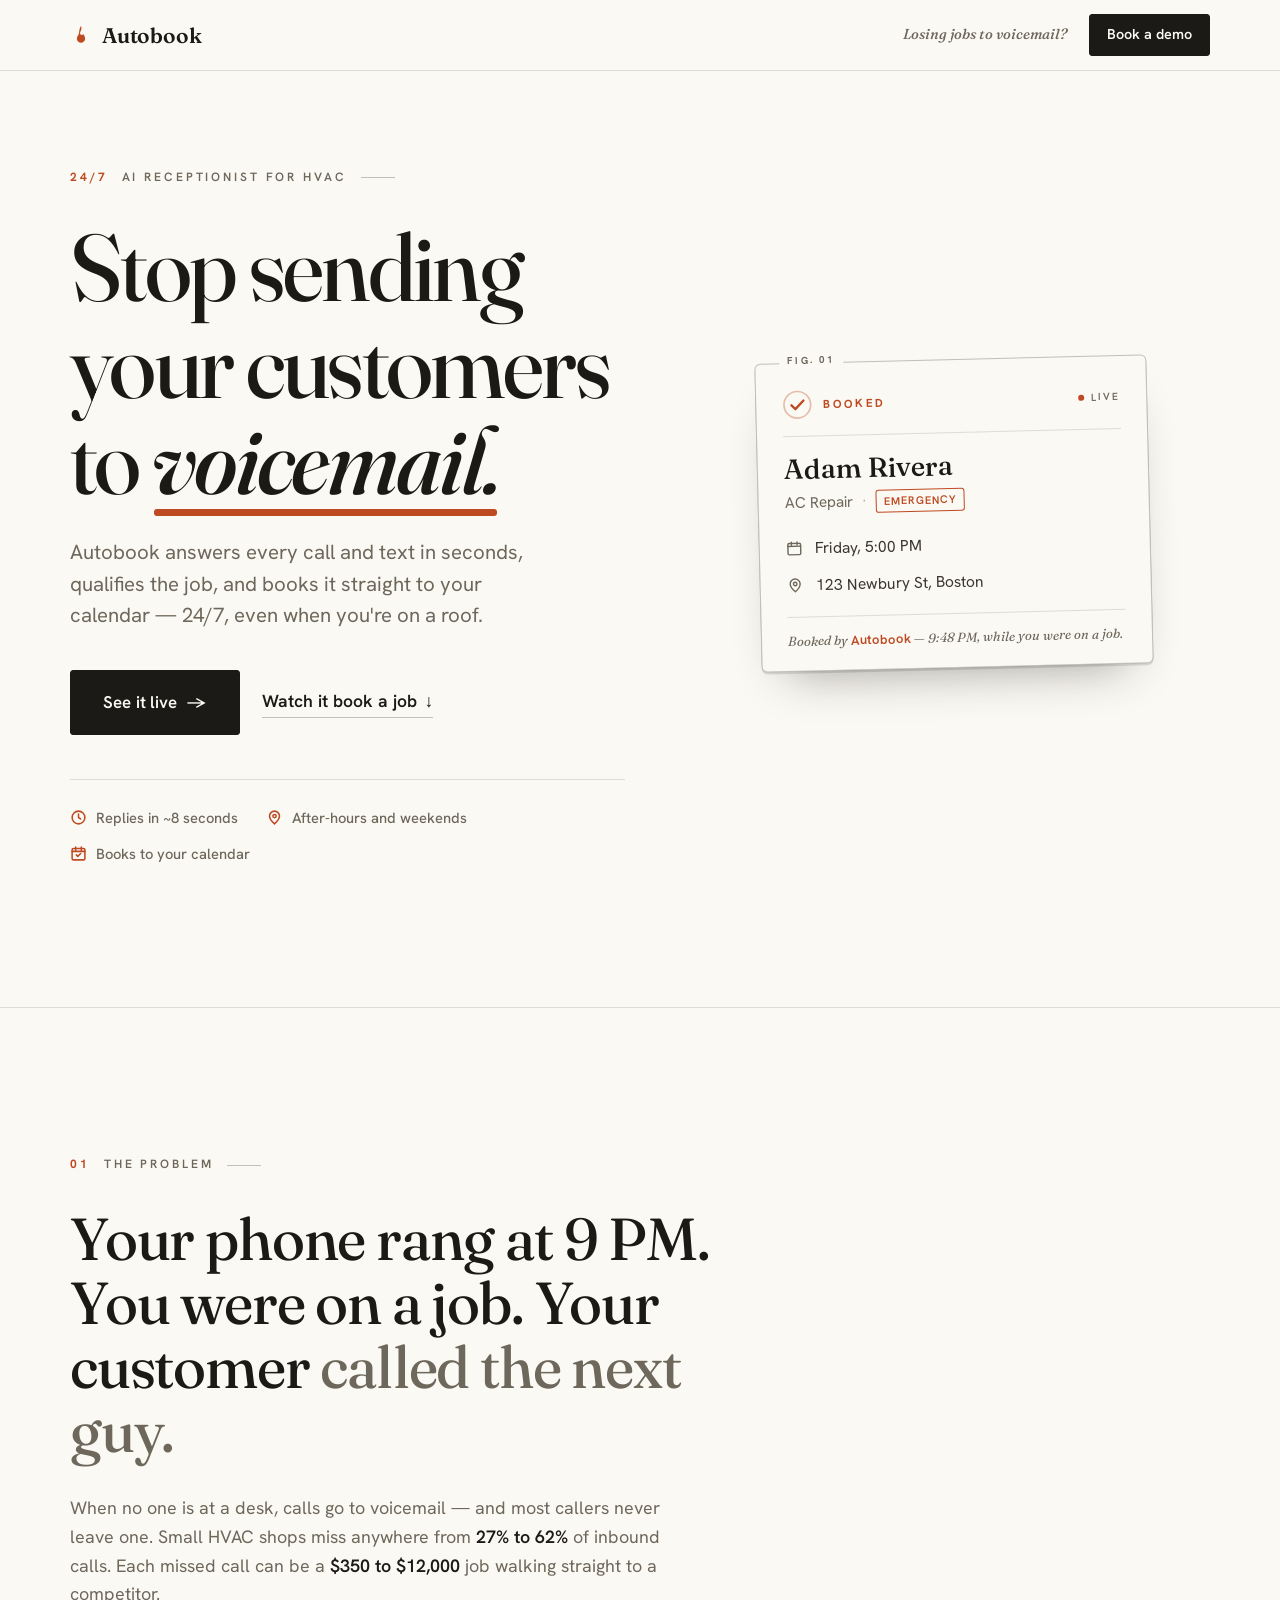
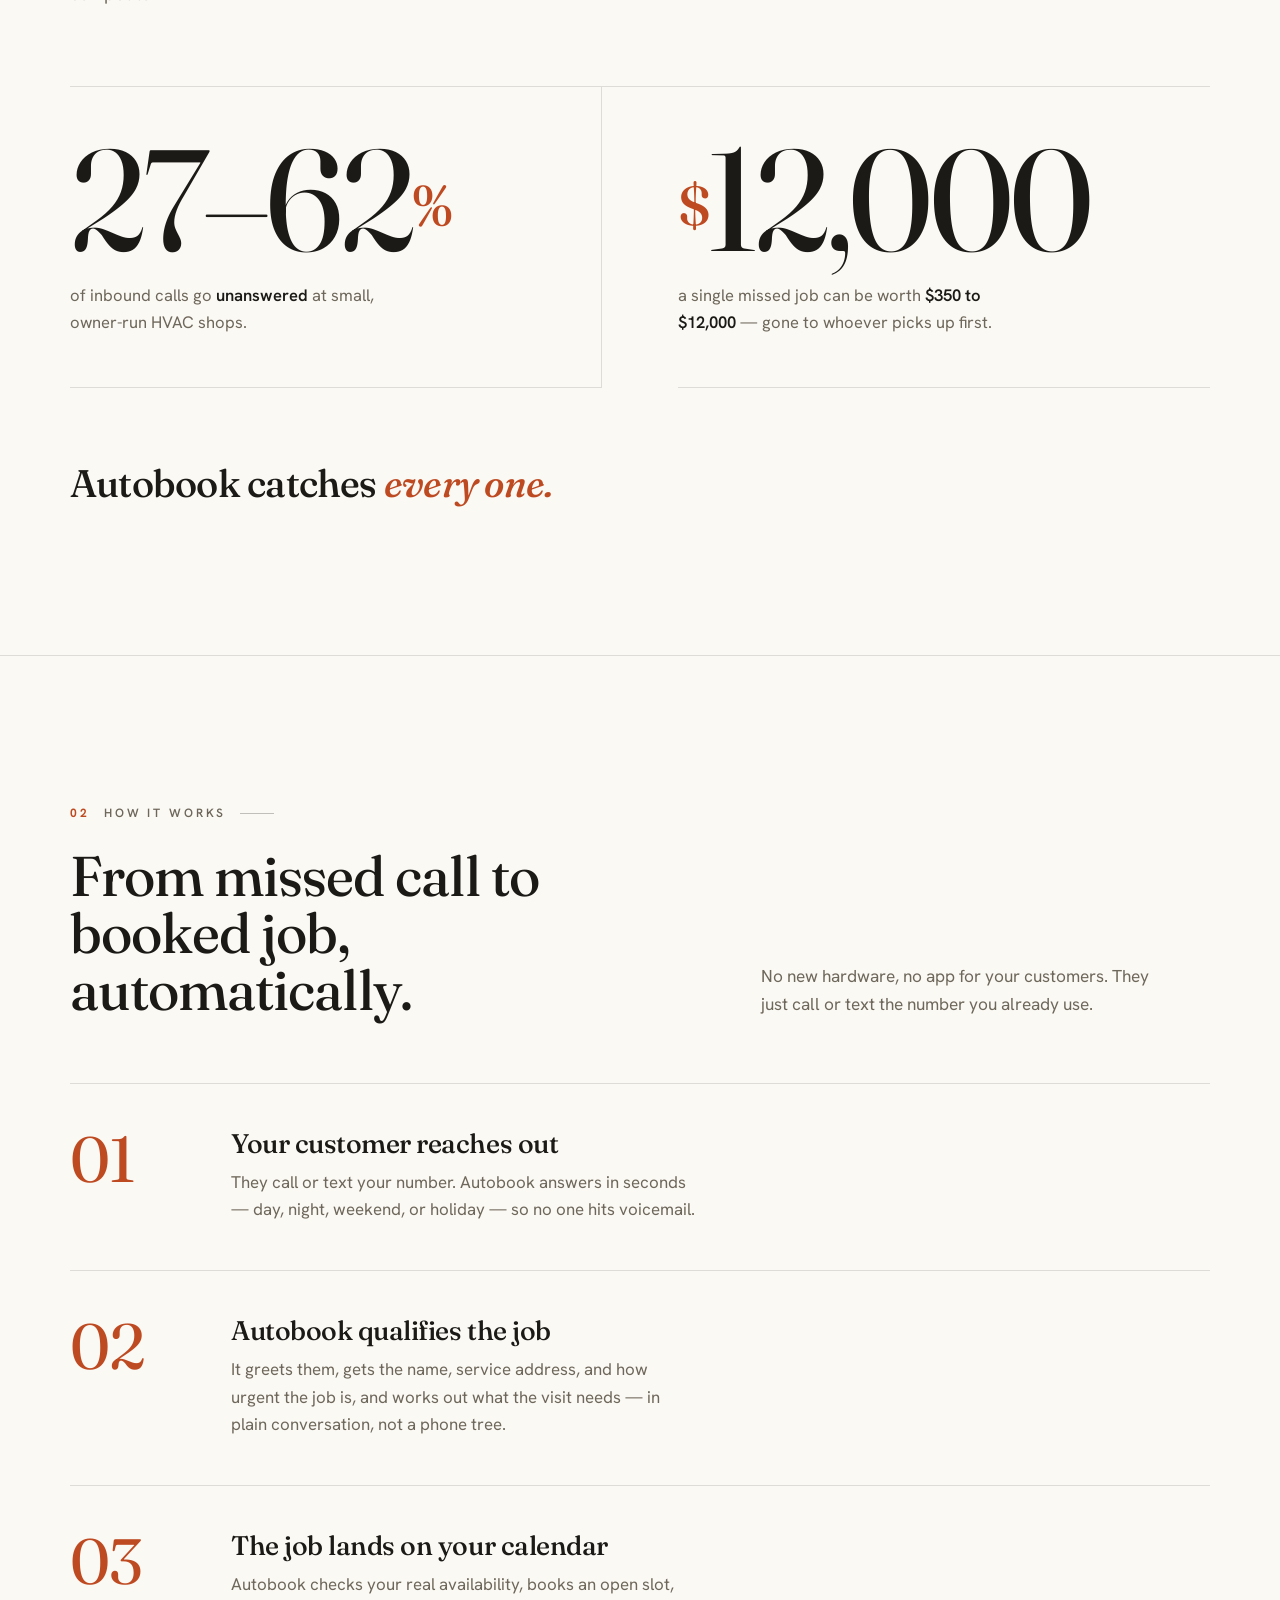
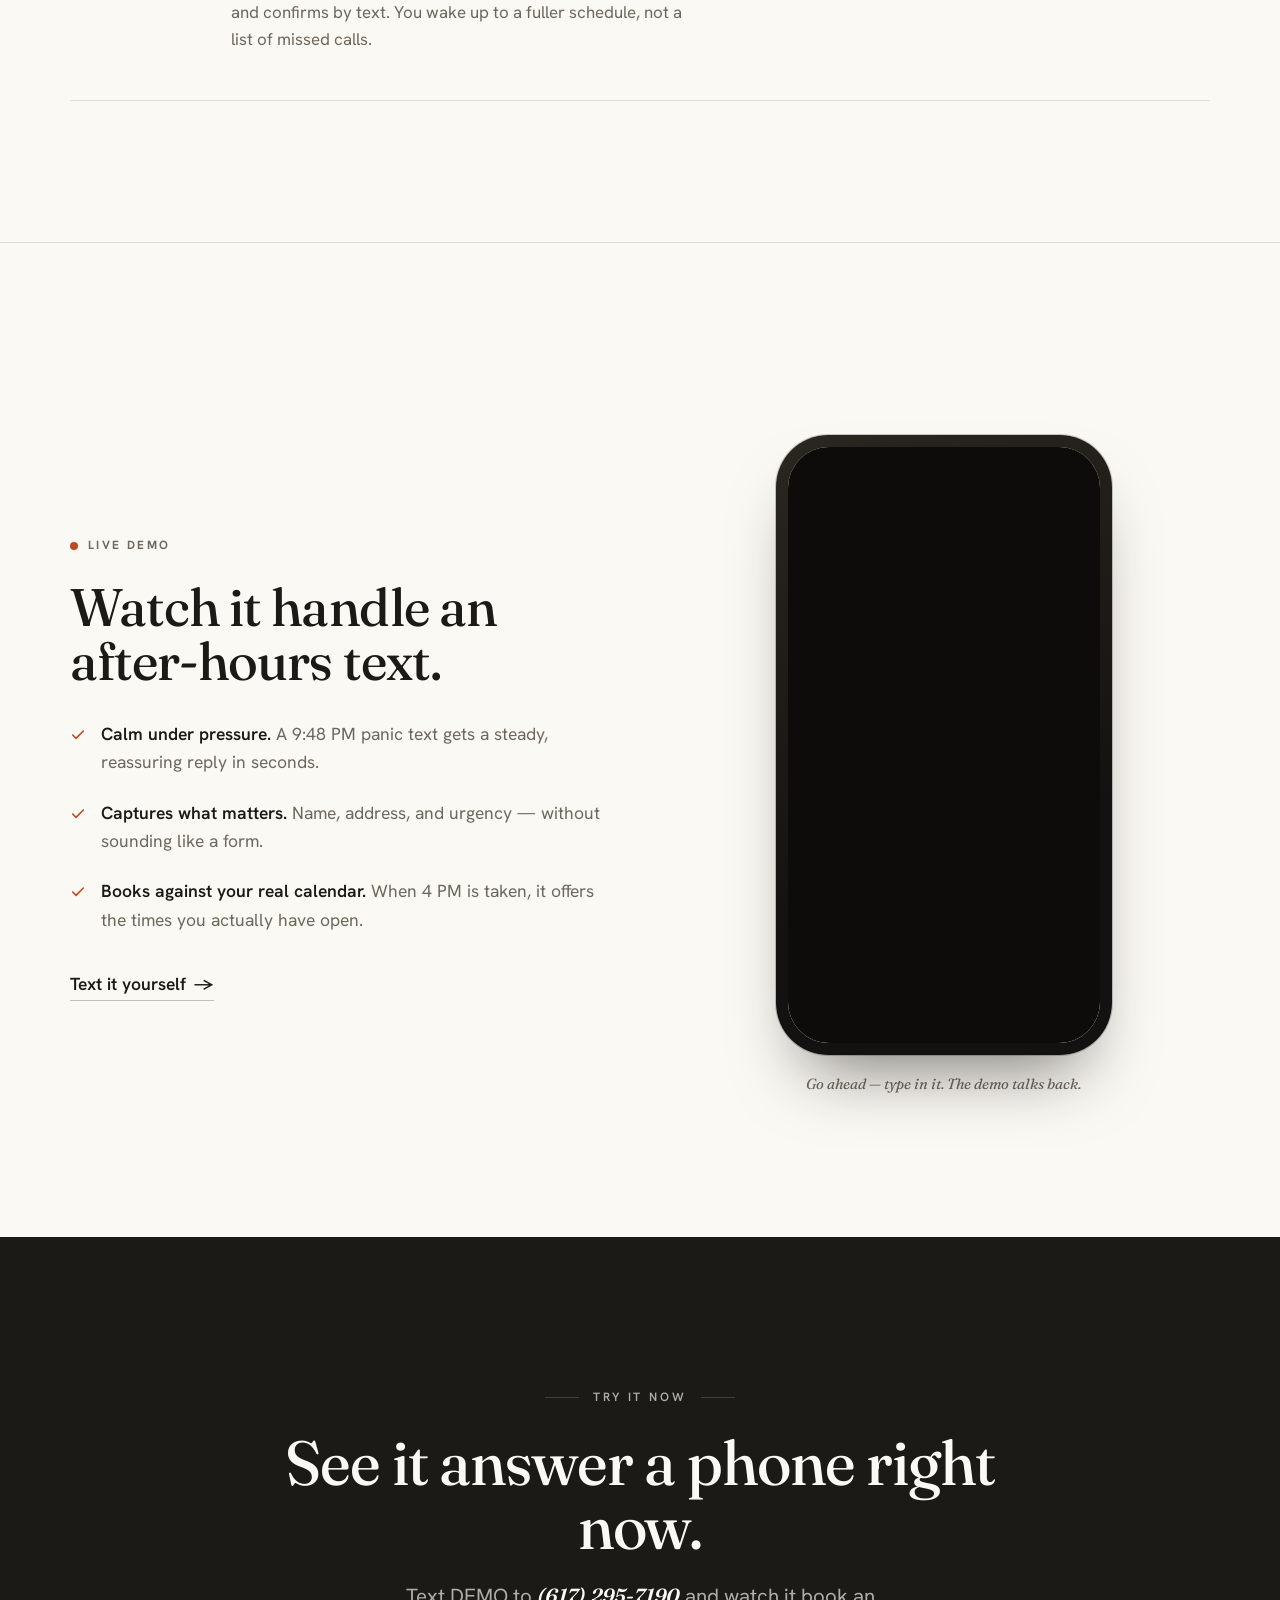
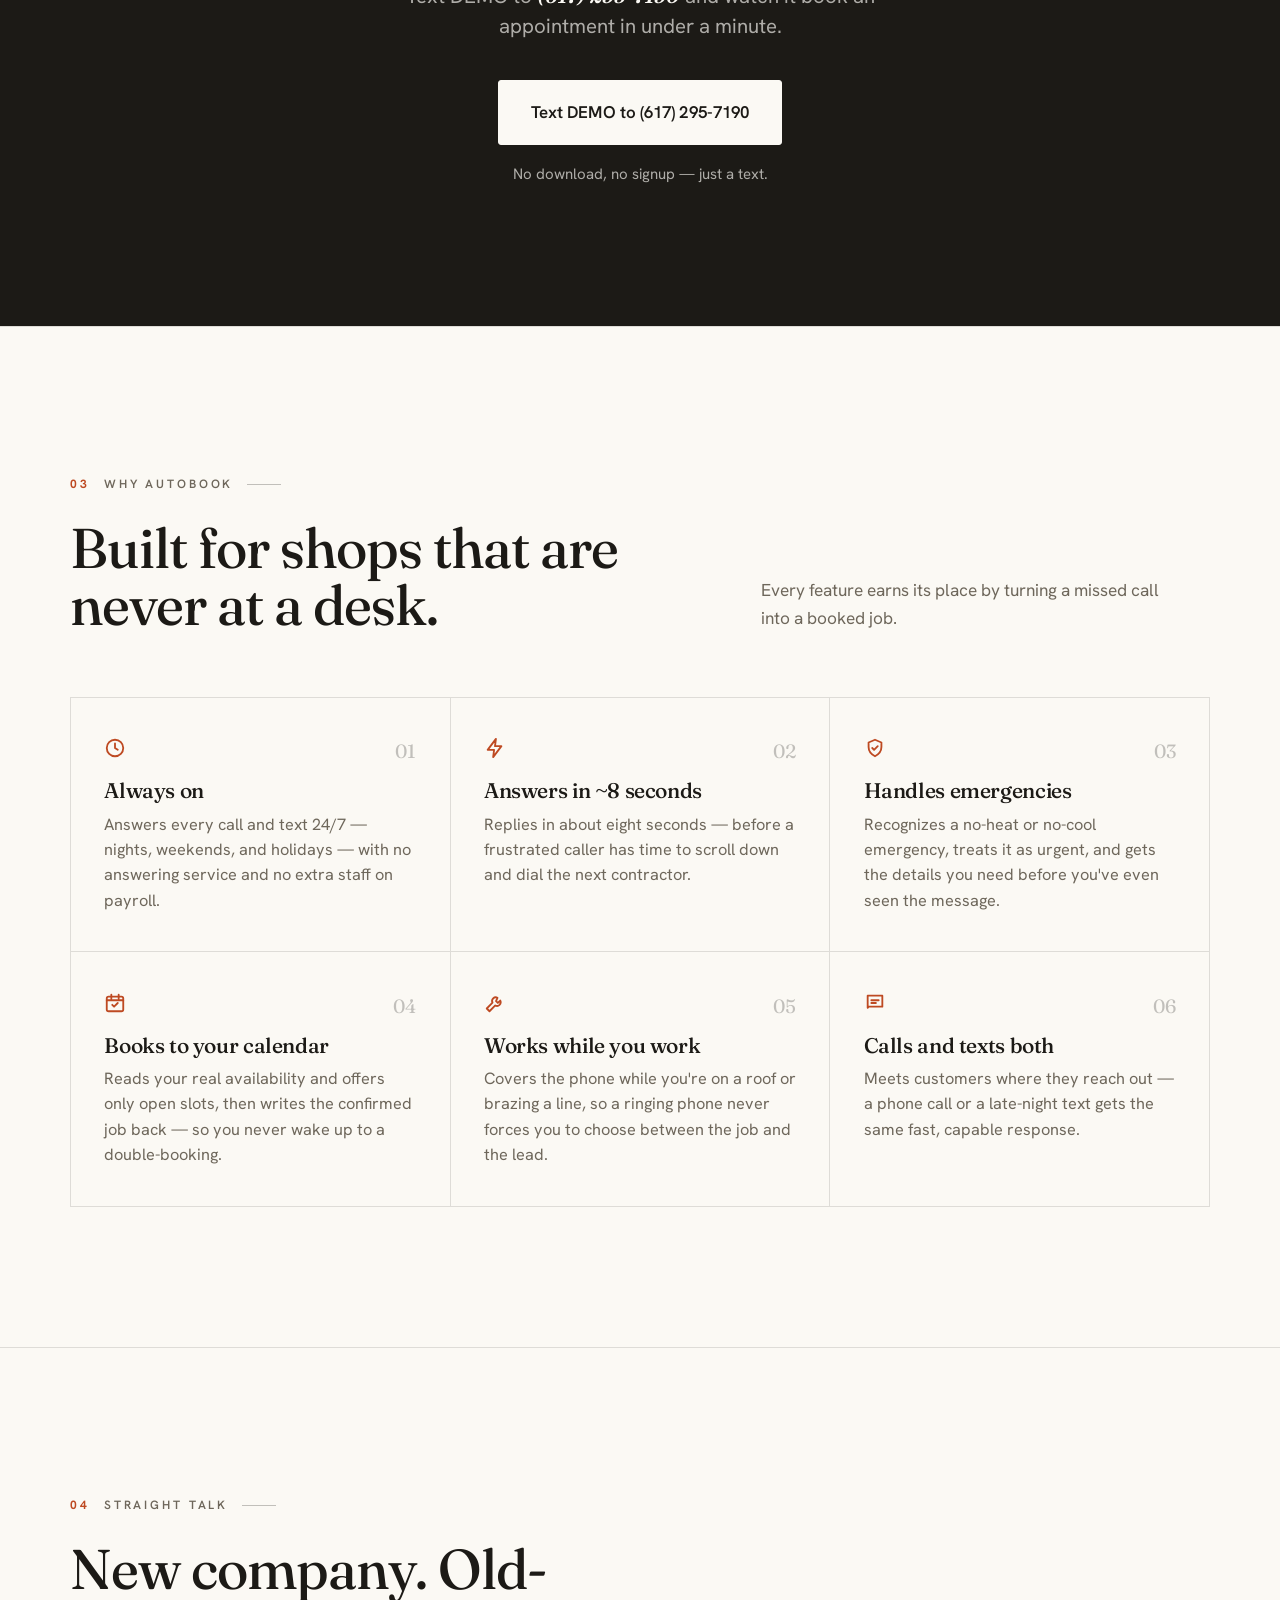
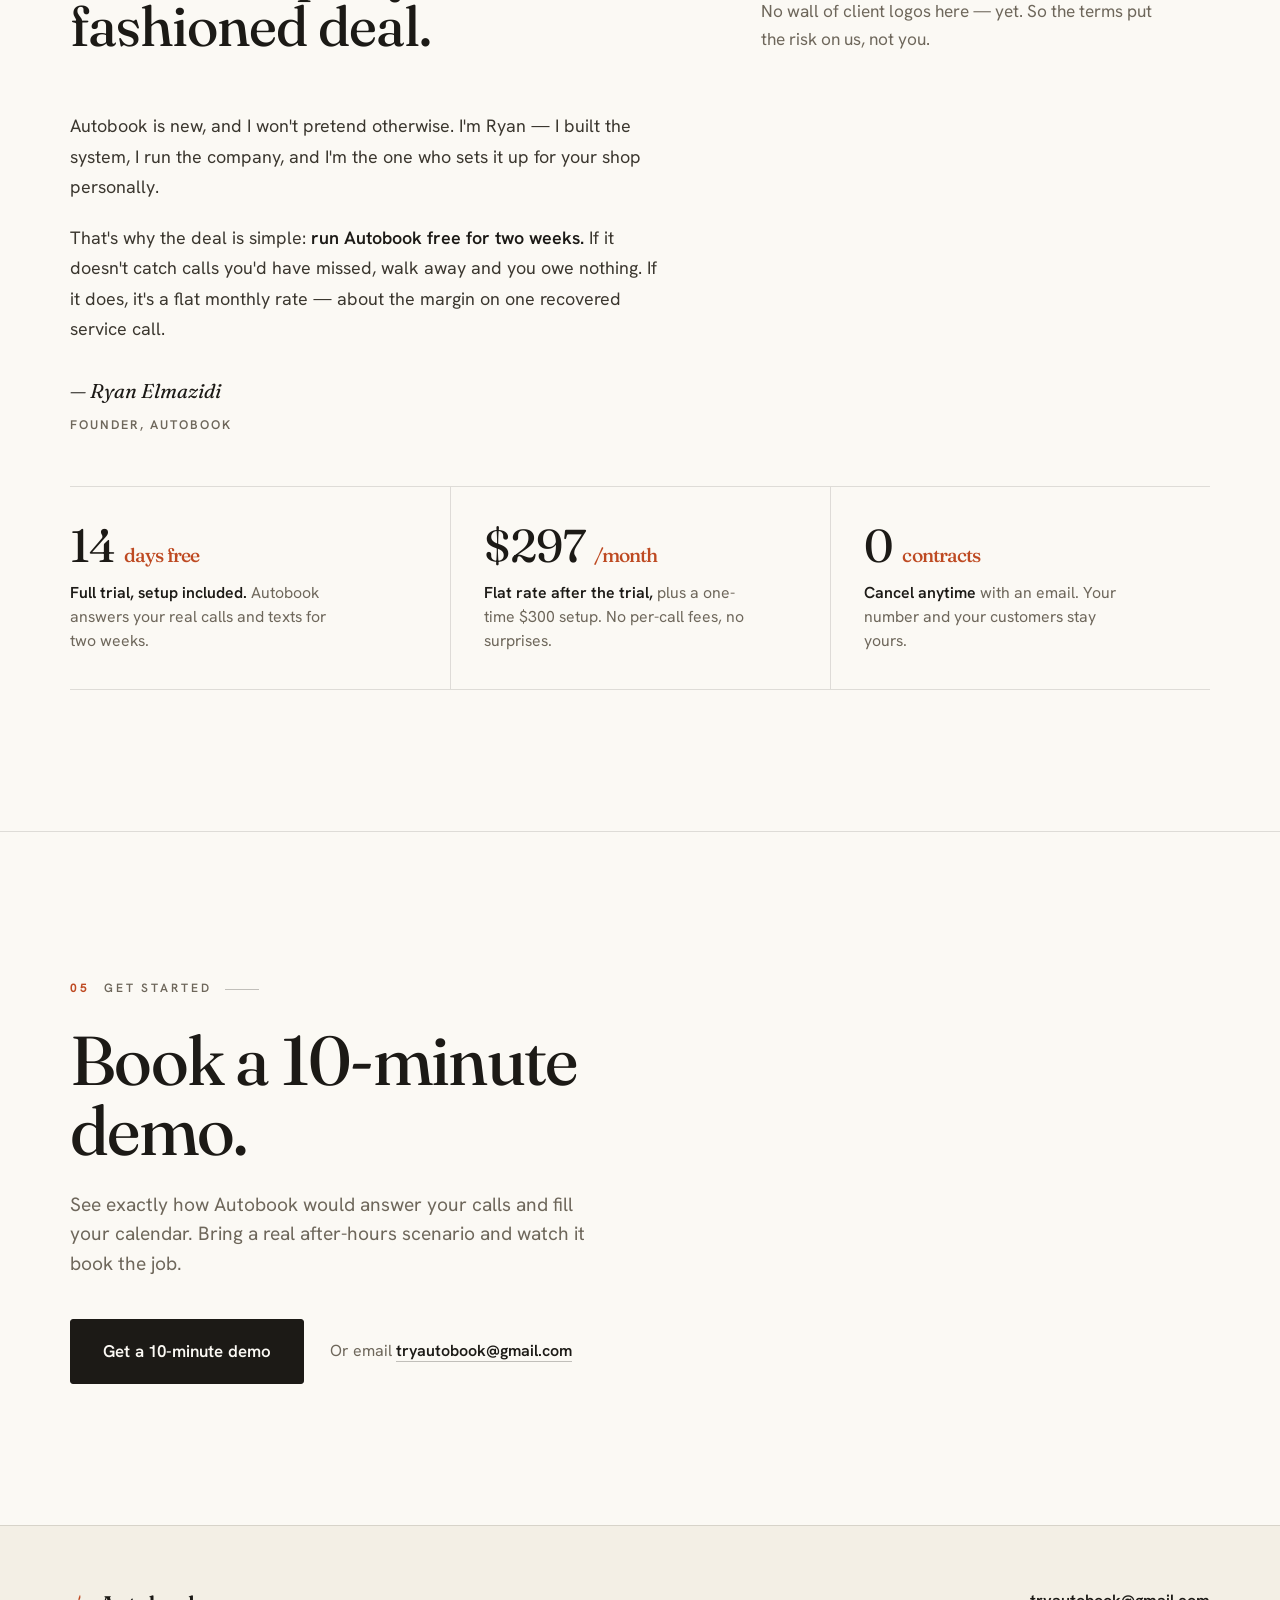
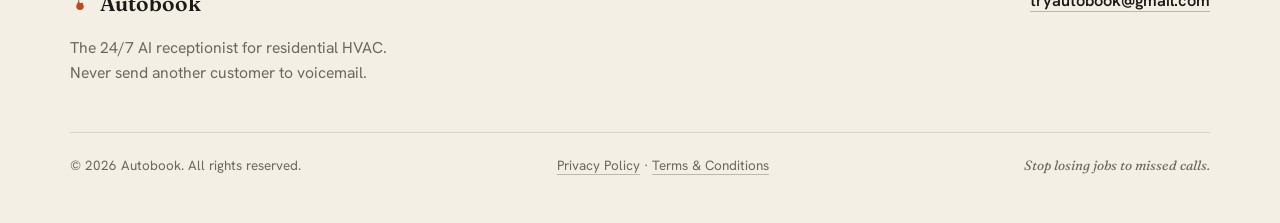
==== index.html @ b7dc654a "Founder note + pricing section, 14-day trial in terms, OG share card" ====
<!DOCTYPE html>
<html lang="en">
<head>
<meta charset="UTF-8" />
<meta name="viewport" content="width=device-width, initial-scale=1" />
<title>Autobook — The 24/7 AI receptionist for HVAC</title>
<meta name="description" content="Autobook answers every call and text in seconds, qualifies the job, and books it straight to your calendar — 24/7. Stop sending HVAC customers to voicemail." />
<meta name="theme-color" content="#FBF9F4" />

<meta property="og:type" content="website" />
<meta property="og:url" content="https://autobook2026.github.io/" />
<meta property="og:title" content="Autobook — Stop sending your customers to voicemail" />
<meta property="og:description" content="A 24/7 AI receptionist for small HVAC shops. Answers calls and texts in seconds, qualifies the job, and books it straight to your calendar." />
<meta property="og:image" content="https://autobook2026.github.io/og.png" />
<meta property="og:image:width" content="1200" />
<meta property="og:image:height" content="630" />
<meta name="twitter:card" content="summary_large_image" />
<meta name="twitter:image" content="https://autobook2026.github.io/og.png" />

<link rel="icon" href="data:image/svg+xml,%3Csvg xmlns='http://www.w3.org/2000/svg' viewBox='0 0 64 64'%3E%3Crect width='64' height='64' rx='14' fill='%23FBF9F4'/%3E%3Crect x='1.5' y='1.5' width='61' height='61' rx='12.5' fill='none' stroke='%231C1A16' stroke-opacity='.16'/%3E%3Cpath d='M32 13c4 9-2.5 11-2.5 16.5 0 2.2 1.7 3.7 3.7 3.7 1.6 0 2.7-.9 3.3-2.2C39 33.5 40 36 40 38.5A8 8 0 0 1 24 38.5c0-5.5 4-8 4.8-12.5.6-3.4-.2-6.7 3.2-13z' fill='%23BE4A22'/%3E%3C/svg%3E" />

<link rel="preconnect" href="https://fonts.googleapis.com" />
<link rel="preconnect" href="https://fonts.gstatic.com" crossorigin />
<link href="https://fonts.googleapis.com/css2?family=Fraunces:ital,opsz,wght@0,9..144,400;0,9..144,460;0,9..144,500;0,9..144,600;0,9..144,700;1,9..144,460;1,9..144,600&family=Hanken+Grotesk:wght@400;500;600;700&display=swap" rel="stylesheet" />

<style>
  :root{
    --paper:#FBF9F4;         /* warm near-white */
    --paper-2:#F3EFE5;       /* cards / alternating panels */
    --paper-3:#EDE8DC;       /* device screens, deeper panels */
    --ink:#1C1A16;           /* deep warm near-black */
    --ink-2:#3B372F;         /* secondary ink */
    --muted:#6E675B;         /* warm gray, body-secondary */
    --line:rgba(28,26,22,.13);
    --line-2:rgba(28,26,22,.26);
    --ember:#BE4A22;         /* the single accent — used sparingly */
    --ember-deep:#9E3714;
    --paper-line:rgba(251,249,244,.16); /* hairlines on ink spreads */
    --paper-muted:rgba(251,249,244,.66);
    --font-display:'Fraunces',Georgia,'Times New Roman',serif;
    --font-body:'Hanken Grotesk',-apple-system,BlinkMacSystemFont,sans-serif;
    --container:1140px;
    --ease:cubic-bezier(.22,.65,.18,1);
  }

  *,*::before,*::after{box-sizing:border-box;}
  html{-webkit-text-size-adjust:100%;scroll-behavior:smooth;}
  body{
    margin:0;
    background-color:var(--paper);
    color:var(--ink);
    font-family:var(--font-body);
    font-size:17.5px;
    line-height:1.62;
    font-weight:400;
    -webkit-font-smoothing:antialiased;
    text-rendering:optimizeLegibility;
    overflow-x:hidden;
  }

  img{max-width:100%;display:block;}
  a{color:inherit;text-decoration:none;}
  h1,h2,h3{margin:0;font-family:var(--font-display);font-optical-sizing:auto;font-weight:460;line-height:1.02;letter-spacing:-.018em;}
  p{margin:0;}
  ul{margin:0;padding:0;list-style:none;}
  em{font-style:italic;}
  ::selection{background:var(--ink);color:var(--paper);}

  .container{width:min(90%,var(--container));margin-inline:auto;}
  section{padding:clamp(80px,11vw,150px) 0;position:relative;}
  .rule{border-top:1px solid var(--line);}

  /* Editorial eyebrow: index number + hairline + tracked label */
  .eyebrow{
    display:inline-flex;align-items:center;gap:14px;
    font-family:var(--font-body);font-size:.75rem;font-weight:600;
    letter-spacing:.24em;text-transform:uppercase;color:var(--muted);
  }
  .eyebrow .no{color:var(--ember);font-weight:700;font-variant-numeric:tabular-nums;}
  .eyebrow::after{content:"";width:34px;height:1px;background:var(--line-2);}
  .eyebrow.center{justify-content:center;}
  .eyebrow.center::before{content:"";width:34px;height:1px;background:var(--line-2);}
  .eyebrow.center::after{width:34px;}

  /* Serif emphasis + hand-set underline mark for the one accent word */
  .em-i{font-style:italic;font-weight:460;}
  .mark{position:relative;white-space:nowrap;font-style:italic;font-weight:500;}
  .mark::after{content:"";position:absolute;left:.02em;right:.02em;bottom:.02em;height:.075em;
    background:var(--ember);border-radius:3px;transform-origin:left;}

  /* Buttons */
  .btn{
    --bg:var(--ink);--fg:var(--paper);--bd:var(--ink);
    display:inline-flex;align-items:center;justify-content:center;gap:.6em;
    font-family:var(--font-body);font-weight:600;font-size:.98rem;letter-spacing:.005em;
    padding:.92em 1.55em;border-radius:3px;cursor:pointer;
    background:var(--bg);color:var(--fg);border:1px solid var(--bd);
    transition:background .25s var(--ease),color .25s var(--ease),border-color .25s var(--ease),transform .25s var(--ease);
    white-space:nowrap;
  }
  .btn .arr{transition:transform .28s var(--ease);}
  .btn:hover .arr{transform:translateX(4px);}
  .btn:focus-visible{outline:2px solid var(--ember);outline-offset:3px;}
  .btn-primary:hover{--bg:var(--ember);--bd:var(--ember);transform:translateY(-1px);}
  .btn-line{--bg:transparent;--fg:var(--ink);--bd:var(--line-2);}
  .btn-line:hover{--bd:var(--ink);transform:translateY(-1px);}
  .btn-invert{--bg:var(--paper);--fg:var(--ink);--bd:var(--paper);}
  .btn-invert:hover{--bg:var(--ember);--fg:var(--paper);--bd:var(--ember);transform:translateY(-1px);}
  .btn-lg{font-size:1.06rem;padding:1.05em 1.9em;}

  .ulink{display:inline-flex;align-items:center;gap:.45em;color:var(--ink);font-weight:600;
    border-bottom:1px solid var(--line-2);padding-bottom:2px;transition:color .2s,border-color .2s;}
  .ulink:hover{color:var(--ember);border-color:var(--ember);}
  .ulink .arr,.ulink .arr-d{transition:transform .28s var(--ease);}
  .ulink:hover .arr{transform:translateX(4px);}
  .ulink:hover .arr-d{transform:translateY(3px);}

  /* Header */
  header.site{position:sticky;top:0;z-index:100;background:rgba(251,249,244,.82);
    backdrop-filter:saturate(120%) blur(10px);-webkit-backdrop-filter:saturate(120%) blur(10px);
    border-bottom:1px solid var(--line);}
  .nav{display:flex;align-items:center;justify-content:space-between;height:70px;}
  .brand{display:flex;align-items:center;gap:10px;font-family:var(--font-display);font-weight:600;
    font-size:1.32rem;letter-spacing:-.01em;color:var(--ink);}
  .brand .mark-i{width:22px;height:22px;flex:0 0 auto;}
  .nav-right{display:flex;align-items:center;gap:22px;}
  .nav-note{display:none;color:var(--muted);font-size:.9rem;font-weight:500;font-style:italic;font-family:var(--font-display);}
  .nav .btn{padding:.58em 1.15em;font-size:.9rem;}

  /* Reveal motion */
  .reveal{opacity:0;transform:translateY(16px);transition:opacity .85s var(--ease),transform .85s var(--ease);transition-delay:var(--d,0s);}
  .reveal.in{opacity:1;transform:none;}

  /* HERO */
  .hero{padding-top:clamp(52px,7vw,96px);}
  .hero-grid{display:grid;grid-template-columns:1fr;gap:clamp(52px,6vw,72px);align-items:center;}
  .hero h1{font-size:clamp(3rem,7.4vw,6rem);color:var(--ink);max-width:15ch;margin-top:30px;letter-spacing:-.028em;}
  .hero .sub{font-size:clamp(1.12rem,1.6vw,1.32rem);color:var(--muted);margin-top:28px;max-width:44ch;line-height:1.55;}
  .hero-actions{display:flex;flex-wrap:wrap;gap:16px 22px;margin-top:38px;align-items:center;}
  .trust{display:flex;flex-wrap:wrap;gap:12px 28px;margin-top:44px;padding-top:26px;border-top:1px solid var(--line);}
  .trust span{display:inline-flex;align-items:center;gap:9px;font-size:.92rem;color:var(--muted);font-weight:500;}
  .trust svg{flex:0 0 auto;color:var(--ember);}

  .hero-visual{position:relative;display:flex;justify-content:center;}
  /* Editorial "job ticket" pinned to the page */
  .ticket{position:relative;width:100%;max-width:392px;background:var(--paper);
    border:1px solid var(--line-2);border-radius:6px;padding:26px 26px 20px;
    box-shadow:0 26px 50px -28px rgba(28,26,22,.45),0 2px 0 var(--line);
    transform:rotate(-1.4deg);}
  .ticket::before{content:"FIG. 01";position:absolute;top:-11px;left:24px;background:var(--paper);
    padding:0 8px;font-size:.62rem;font-weight:700;letter-spacing:.22em;color:var(--muted);}
  .tk-top{display:flex;align-items:center;gap:11px;padding-bottom:16px;border-bottom:1px solid var(--line);}
  .tk-check{width:30px;height:30px;flex:0 0 auto;}
  .tk-check .ring{opacity:.35;}
  .tk-check .ck{stroke-dasharray:1;stroke-dashoffset:1;}
  .hero-visual.in .tk-check .ck{animation:drawCheck .75s var(--ease) .5s forwards;}
  .tk-status{font-family:var(--font-body);font-weight:700;text-transform:uppercase;letter-spacing:.2em;
    font-size:.72rem;color:var(--ember);}
  .tk-live{margin-left:auto;display:inline-flex;align-items:center;gap:7px;font-size:.64rem;font-weight:600;
    letter-spacing:.2em;text-transform:uppercase;color:var(--muted);}
  .tk-live .dot{width:6px;height:6px;border-radius:50%;background:var(--ember);}
  .tk-name{font-family:var(--font-display);font-weight:500;font-size:1.72rem;color:var(--ink);margin-top:18px;line-height:1.05;}
  .tk-service{margin-top:7px;color:var(--muted);font-size:.96rem;display:flex;align-items:center;gap:9px;flex-wrap:wrap;}
  .tk-service .sep{opacity:.5;}
  .tk-emergency{font-weight:600;font-size:.68rem;text-transform:uppercase;letter-spacing:.09em;color:var(--ember);
    border:1px solid var(--ember);border-radius:3px;padding:2px 7px;}
  .tk-rows{margin-top:20px;display:grid;gap:12px;}
  .tk-row{display:flex;align-items:center;gap:12px;color:var(--ink-2);font-size:.98rem;}
  .tk-row svg{flex:0 0 auto;color:var(--muted);}
  .tk-foot{margin-top:18px;padding-top:14px;border-top:1px solid var(--line);color:var(--muted);font-size:.82rem;
    font-style:italic;font-family:var(--font-display);line-height:1.5;}
  .tk-foot b{color:var(--ember);font-weight:600;font-style:normal;font-family:var(--font-body);}

  /* PROBLEM */
  .pullquote{font-family:var(--font-display);font-weight:460;letter-spacing:-.02em;
    font-size:clamp(2rem,4.7vw,3.7rem);line-height:1.08;max-width:19ch;margin-top:30px;color:var(--ink);}
  .pullquote .dim{color:var(--muted);}
  .problem-body{font-size:clamp(1.08rem,1.4vw,1.24rem);color:var(--muted);max-width:60ch;margin-top:32px;line-height:1.6;}
  .problem-body strong{color:var(--ink);font-weight:600;}
  .stats{display:grid;grid-template-columns:1fr;gap:0;margin-top:clamp(52px,6vw,88px);border-top:1px solid var(--line);}
  .stat{padding:clamp(34px,4vw,52px) 0;border-bottom:1px solid var(--line);}
  .stat .num{font-family:var(--font-display);font-weight:420;color:var(--ink);
    font-size:clamp(4rem,13vw,9rem);line-height:.86;letter-spacing:-.03em;font-variant-numeric:lining-nums;}
  .stat .num .small{font-size:.4em;color:var(--ember);vertical-align:.44em;font-weight:500;}
  .stat .lbl{margin-top:20px;color:var(--muted);font-size:clamp(1rem,1.3vw,1.16rem);max-width:36ch;}
  .stat .lbl b{color:var(--ink);font-weight:600;}
  .problem-close{font-family:var(--font-display);font-weight:500;font-size:clamp(1.6rem,3vw,2.5rem);
    margin-top:clamp(44px,5vw,68px);letter-spacing:-.02em;color:var(--ink);}
  .problem-close .heat{font-style:italic;color:var(--ember);}

  /* HOW IT WORKS */
  .sec-head{display:grid;grid-template-columns:1fr;gap:18px;align-items:end;}
  .sec-head h2{font-size:clamp(2.1rem,4.5vw,3.5rem);max-width:17ch;color:var(--ink);margin-top:22px;}
  .sec-head .sec-sub{color:var(--muted);max-width:40ch;font-size:1.08rem;}
  .steps{display:grid;grid-template-columns:1fr;margin-top:clamp(48px,5vw,74px);border-top:1px solid var(--line);}
  .step{display:grid;grid-template-columns:auto 1fr;gap:clamp(22px,4vw,54px);align-items:start;
    padding:clamp(32px,3.6vw,48px) 0;border-bottom:1px solid var(--line);transition:background .3s var(--ease);}
  .step:hover{background:linear-gradient(90deg,var(--paper-2),transparent 62%);}
  .step .sidx{font-family:var(--font-display);font-weight:400;font-size:clamp(2.6rem,5vw,4.2rem);
    line-height:.9;color:var(--ember);letter-spacing:-.02em;}
  .step h3{font-size:clamp(1.35rem,2.1vw,1.8rem);color:var(--ink);font-weight:500;}
  .step p{margin-top:12px;color:var(--muted);font-size:1.06rem;max-width:52ch;}

  /* CONVERSATION */
  .convo-wrap{display:grid;grid-template-columns:1fr;gap:clamp(48px,6vw,74px);align-items:center;margin-top:clamp(42px,4vw,58px);}
  .convo-copy h2{font-size:clamp(2.1rem,4.3vw,3.3rem);color:var(--ink);max-width:16ch;margin-top:22px;}
  .live-pill{display:inline-flex;align-items:center;gap:10px;font-size:.74rem;font-weight:700;letter-spacing:.2em;
    text-transform:uppercase;color:var(--muted);}
  .live-pill .dot{width:8px;height:8px;border-radius:50%;background:var(--ember);box-shadow:0 0 0 0 rgba(190,74,34,.5);animation:pulse 2.2s infinite;}
  .points{margin-top:32px;display:grid;gap:22px;}
  .point{display:flex;gap:15px;align-items:flex-start;}
  .point .pi{flex:0 0 auto;margin-top:3px;color:var(--ember);}
  .point b{color:var(--ink);font-weight:600;}
  .point span{color:var(--muted);}
  .convo-cta{margin-top:36px;}

  /* Phone — a real device presented as a plate on the page */
  .phone-stage{display:flex;flex-direction:column;align-items:center;position:relative;}
  .phone{position:relative;width:336px;max-width:86vw;background:linear-gradient(158deg,#2a2620,#141210 66%);
    border-radius:52px;padding:12px;box-shadow:0 40px 70px -30px rgba(28,26,22,.6),0 0 0 1px rgba(0,0,0,.2);}
  .screen{position:relative;background:var(--paper-3);border-radius:41px;overflow:hidden;height:596px;
    display:flex;flex-direction:column;}
  /* Screen sleeps until scrolled into view — wakes both directions */
  .power{position:absolute;inset:0;z-index:9;background:#0D0C0A;opacity:1;pointer-events:none;
    transition:opacity .65s var(--ease);}
  .phone.awake .power{opacity:0;}
  .screen > :not(.power):not(.island){opacity:.25;transform:scale(.985);
    transition:opacity .5s var(--ease) .12s,transform .6s var(--ease) .12s;}
  .phone.awake .screen > :not(.power):not(.island){opacity:1;transform:none;}
  .island{position:absolute;top:13px;left:50%;transform:translateX(-50%);width:100px;height:29px;background:#141210;border-radius:16px;z-index:5;}
  .statusbar{display:flex;align-items:center;justify-content:space-between;padding:15px 26px 8px;
    font-size:.8rem;font-weight:600;color:var(--ink);}
  .statusbar .sb-icons{display:flex;align-items:center;gap:6px;color:var(--ink);opacity:.85;}
  .chat-top{display:flex;align-items:center;gap:12px;padding:9px 18px 13px;border-bottom:1px solid rgba(28,26,22,.1);background:rgba(255,255,255,.35);}
  .chat-top .av{width:38px;height:38px;border-radius:50%;flex:0 0 auto;display:grid;place-items:center;background:var(--ink);color:var(--paper);}
  .chat-top .who{font-weight:700;color:var(--ink);font-size:.98rem;line-height:1.15;display:flex;align-items:center;gap:8px;}
  .chat-top .who .on{width:6px;height:6px;border-radius:50%;background:var(--ember);}
  .chat-top .who small{display:block;font-weight:500;color:var(--muted);font-size:.76rem;margin-top:1px;}
  .chat-top .back{color:var(--muted);margin-right:-4px;}
  .chat-top .info{margin-left:auto;color:var(--muted);}

  .thread{flex:1;overflow-y:auto;padding:18px 14px 10px;display:flex;flex-direction:column;gap:9px;
    scrollbar-width:none;list-style:none;margin:0;}
  .thread::-webkit-scrollbar{display:none;}
  .thread .stamp{align-self:center;font-size:.7rem;color:var(--muted);font-weight:600;letter-spacing:.05em;margin:2px 0 10px;}
  .thread .stamp b{color:var(--ink);font-weight:600;}
  .msg{display:flex;max-width:80%;}
  .msg.customer{align-self:flex-end;justify-content:flex-end;}
  .msg.autobook{align-self:flex-start;justify-content:flex-start;}
  .bubble{padding:10px 14px;border-radius:18px;font-size:.9rem;line-height:1.42;
    opacity:0;transform:translateY(9px) scale(.98);transition:opacity .3s var(--ease),transform .3s var(--ease);word-wrap:break-word;}
  .msg.shown .bubble{opacity:1;transform:none;}
  .msg.customer .bubble{background:var(--ink);color:var(--paper);border-bottom-right-radius:6px;font-weight:500;}
  .msg.autobook .bubble{background:#fff;color:var(--ink);border-bottom-left-radius:6px;border:1px solid var(--line);box-shadow:0 1px 2px rgba(28,26,22,.08);}
  .bubble.dots{display:inline-flex;gap:5px;align-items:center;padding:13px 15px;}
  .bubble.dots span{width:6px;height:6px;border-radius:50%;background:currentColor;opacity:.45;display:inline-block;animation:blink 1.3s infinite both;}
  .msg.customer .bubble.dots span{background:var(--paper);}
  .msg.autobook .bubble.dots span{background:var(--ink);}
  .bubble.dots span:nth-child(2){animation-delay:.16s;}
  .bubble.dots span:nth-child(3){animation-delay:.32s;}
  .typing .bubble{opacity:1;transform:none;}
  .bubble a{color:var(--ember);font-weight:600;text-decoration:underline;text-underline-offset:2px;}
  /* Quick-reply chips */
  .chips{display:flex;gap:8px;padding:9px 14px 0;overflow-x:auto;scrollbar-width:none;}
  .chips::-webkit-scrollbar{display:none;}
  .chips:empty{display:none;}
  .chip{flex:0 0 auto;appearance:none;font-family:var(--font-body);font-size:.8rem;font-weight:600;
    color:var(--ink);background:#fff;border:1px solid var(--line-2);border-radius:999px;padding:7px 13px;
    cursor:pointer;transition:border-color .2s,color .2s,transform .2s var(--ease);}
  .chip:hover{border-color:var(--ink);transform:translateY(-1px);}
  .chip.alt{color:var(--ember);border-color:var(--ember);}
  .chip.alt:hover{border-color:var(--ember-deep);color:var(--ember-deep);}
  .chat-dock{border-top:1px solid rgba(28,26,22,.1);background:rgba(255,255,255,.35);}
  .chat-input{display:flex;align-items:center;gap:10px;padding:11px 14px 18px;background:transparent;}
  .chat-input .field{flex:1;height:38px;min-width:0;border-radius:999px;background:#fff;border:1px solid var(--line);
    padding:0 15px;font-family:var(--font-body);font-size:16px;color:var(--ink);outline:none;transition:border-color .2s;}
  .chat-input .field::placeholder{color:var(--muted);}
  .chat-input .field:focus{border-color:var(--ink);}
  .chat-input .send{appearance:none;border:0;width:38px;height:38px;border-radius:50%;flex:0 0 auto;
    display:grid;place-items:center;background:var(--ember);color:var(--paper);cursor:pointer;
    transition:background .2s,transform .2s var(--ease);}
  .chat-input .send:hover{background:var(--ember-deep);transform:scale(1.06);}
  .plate-cap{margin-top:18px;text-align:center;font-family:var(--font-display);font-style:italic;font-size:.92rem;color:var(--muted);}

  /* TRY band — the single dark spread, for rhythm */
  .try{background:var(--ink);color:var(--paper);text-align:center;}
  .try .container{position:relative;}
  .try .eyebrow{color:var(--paper-muted);}
  .try .eyebrow .no{color:var(--ember);}
  .try .eyebrow::before,.try .eyebrow::after{background:var(--paper-line);}
  .try h2{font-size:clamp(2.2rem,5vw,3.9rem);color:var(--paper);max-width:18ch;margin:24px auto 0;font-weight:460;}
  .try p{font-size:clamp(1.1rem,1.6vw,1.34rem);color:var(--paper-muted);margin:22px auto 0;max-width:46ch;line-height:1.5;}
  .try p .num{color:var(--paper);font-weight:600;white-space:nowrap;font-family:var(--font-display);font-style:italic;}
  .try .btn{margin-top:38px;}
  .try .note{margin-top:18px;color:var(--paper-muted);font-size:.94rem;}

  /* WHY / features */
  .feat-grid{display:grid;grid-template-columns:1fr;gap:0;margin-top:clamp(48px,5vw,74px);
    border-top:1px solid var(--line);border-left:1px solid var(--line);}
  .feat{border-right:1px solid var(--line);border-bottom:1px solid var(--line);
    padding:clamp(30px,3vw,42px) clamp(26px,2.6vw,38px);position:relative;transition:background .3s var(--ease);}
  .feat:hover{background:var(--paper-2);}
  .feat .fi{color:var(--ember);margin-bottom:20px;height:24px;display:flex;align-items:center;}
  .feat h3{font-size:1.32rem;color:var(--ink);font-weight:500;}
  .feat p{margin-top:10px;color:var(--muted);font-size:1.02rem;line-height:1.55;}
  .feat .ix{position:absolute;top:clamp(30px,3vw,42px);right:clamp(26px,2.6vw,38px);
    font-family:var(--font-display);font-weight:400;color:var(--line-2);font-size:1.2rem;font-variant-numeric:tabular-nums;}

  /* FOUNDER — straight-talk letter + the deal */
  .founder-grid{display:grid;grid-template-columns:1fr;gap:clamp(30px,4vw,54px);margin-top:clamp(40px,4.5vw,60px);}
  .letter{max-width:60ch;}
  .letter p{color:var(--ink-2);font-size:clamp(1.06rem,1.4vw,1.18rem);line-height:1.7;margin:0 0 20px;}
  .letter p b{color:var(--ink);font-weight:600;}
  .letter .sig{margin-top:30px;font-family:var(--font-display);font-style:italic;font-size:1.25rem;color:var(--ink);}
  .letter .sig small{display:block;font-family:var(--font-body);font-style:normal;font-size:.78rem;
    font-weight:600;letter-spacing:.16em;text-transform:uppercase;color:var(--muted);margin-top:8px;}
  .deal{display:grid;grid-template-columns:1fr;border-top:1px solid var(--line);}
  .deal-item{padding:clamp(26px,3vw,36px) 0;border-bottom:1px solid var(--line);}
  .deal-item .dv{font-family:var(--font-display);font-weight:420;font-size:clamp(2rem,3.6vw,2.9rem);
    color:var(--ink);letter-spacing:-.02em;line-height:1;}
  .deal-item .dv .small{font-size:.42em;color:var(--ember);font-weight:500;}
  .deal-item .dl{margin-top:12px;color:var(--muted);font-size:.99rem;max-width:30ch;line-height:1.5;}
  .deal-item .dl b{color:var(--ink);font-weight:600;}
  @media (min-width:760px){
    .deal{grid-template-columns:repeat(3,1fr);border-bottom:1px solid var(--line);}
    .deal-item{border-bottom:0;padding:clamp(26px,3vw,36px) clamp(24px,2.6vw,40px);}
    .deal-item{border-left:1px solid var(--line);}
    .deal-item:first-child{border-left:0;padding-left:0;}
  }

  /* FINAL */
  .final .inner{max-width:760px;}
  .final h2{font-size:clamp(2.5rem,5.4vw,4.4rem);color:var(--ink);max-width:15ch;margin-top:24px;font-weight:460;letter-spacing:-.025em;}
  .final p{color:var(--muted);font-size:clamp(1.1rem,1.5vw,1.28rem);margin-top:24px;max-width:48ch;line-height:1.55;}
  .final-actions{display:flex;flex-wrap:wrap;gap:16px 26px;align-items:center;margin-top:40px;}
  .final-actions .em{color:var(--muted);font-size:1rem;}
  .final-actions .em a{color:var(--ink);font-weight:600;border-bottom:1px solid var(--line-2);transition:color .2s,border-color .2s;}
  .final-actions .em a:hover{color:var(--ember);border-color:var(--ember);}

  /* FOOTER */
  footer.site{border-top:1px solid var(--line);padding:60px 0 46px;background:var(--paper-2);}
  .foot-grid{display:flex;flex-wrap:wrap;justify-content:space-between;gap:30px;align-items:flex-start;}
  .foot-brand{display:flex;align-items:center;gap:10px;font-family:var(--font-display);font-weight:600;font-size:1.32rem;color:var(--ink);}
  .foot-tag{margin-top:15px;color:var(--muted);max-width:36ch;font-size:.98rem;}
  .foot-right a{color:var(--ink);font-weight:600;font-size:1.02rem;border-bottom:1px solid var(--line-2);transition:color .2s,border-color .2s;}
  .foot-right a:hover{color:var(--ember);border-color:var(--ember);}
  .foot-bottom{margin-top:46px;padding-top:22px;border-top:1px solid var(--line);display:flex;flex-wrap:wrap;
    justify-content:space-between;gap:12px;font-size:.84rem;color:var(--muted);}
  .foot-bottom .it{font-family:var(--font-display);font-style:italic;}
  .foot-legal a{color:var(--muted);border-bottom:1px solid var(--line-2);transition:color .2s,border-color .2s;}
  .foot-legal a:hover{color:var(--ember);border-color:var(--ember);}

  /* keyframes */
  @keyframes pulse{0%{box-shadow:0 0 0 0 rgba(190,74,34,.45);}70%{box-shadow:0 0 0 8px rgba(190,74,34,0);}100%{box-shadow:0 0 0 0 rgba(190,74,34,0);}}
  @keyframes blink{0%,80%,100%{opacity:.3;transform:translateY(0);}40%{opacity:1;transform:translateY(-2px);}}
  @keyframes drawCheck{to{stroke-dashoffset:0;}}

  /* Responsive */
  @media (min-width:680px){
    .nav-note{display:inline;}
    .stats{grid-template-columns:1fr 1fr;column-gap:clamp(40px,6vw,90px);}
    .stats .stat:first-child{border-right:1px solid var(--line);padding-right:clamp(40px,6vw,90px);}
    .feat-grid{grid-template-columns:1fr 1fr;}
    .sec-head{grid-template-columns:1.5fr 1fr;}
  }
  @media (min-width:960px){
    .hero-grid{grid-template-columns:1.04fr .96fr;}
    .convo-wrap{grid-template-columns:1fr 1fr;}
    .feat-grid{grid-template-columns:repeat(3,1fr);}
    .step{grid-template-columns:110px 1fr;}
  }

  @media (prefers-reduced-motion:reduce){
    html{scroll-behavior:auto;}
    .reveal{opacity:1;transform:none;transition:none;}
    .bubble{opacity:1;transform:none;transition:none;}
    .tk-check .ck{stroke-dashoffset:0 !important;}
    *{animation:none !important;}
  }
</style>
<noscript><style>.reveal{opacity:1 !important;transform:none !important;}.tk-check .ck{stroke-dashoffset:0;}</style></noscript>
</head>
<body id="top">
<script>
/* Land at the top on plain loads — stop the browser restoring a stale scroll
   offset from session history. Hash links (#conversation etc.) still work. */
(function(){
  if(location.hash) return;
  if('scrollRestoration' in history) history.scrollRestoration='manual';
  function toTop(){ try{ window.scrollTo({top:0,left:0,behavior:'instant'}); }catch(e){ window.scrollTo(0,0); } }
  toTop();
  window.addEventListener('load', toTop);
})();
</script>

<header class="site">
  <div class="container nav">
    <a class="brand" href="#top" aria-label="Autobook home">
      <svg class="mark-i" viewBox="0 0 24 24" fill="#BE4A22" aria-hidden="true"><path d="M12 2c1.6 4.5-1 5.5-1 8.2 0 1.1.85 1.85 1.85 1.85.8 0 1.35-.45 1.65-1.1C16 13.2 16.5 14.7 16.5 16A4.5 4.5 0 0 1 7.5 16c0-2.7 2-4 2.4-6.2.3-1.7-.1-3.4 2.1-7.8z"/></svg>
      Autobook
    </a>
    <div class="nav-right">
      <span class="nav-note">Losing jobs to voicemail?</span>
      <a class="btn btn-primary" href="#book">Book a demo</a>
    </div>
  </div>
</header>

<main>

  <!-- 1. HERO -->
  <section class="hero">
    <div class="container hero-grid">
      <div class="hero-copy">
        <span class="eyebrow reveal"><span class="no">24/7</span> AI receptionist for HVAC</span>
        <h1 class="reveal" style="--d:.08s">Stop sending your customers to <span class="mark">voicemail.</span></h1>
        <p class="sub reveal" style="--d:.16s">Autobook answers every call and text in seconds, qualifies the job, and books it straight to your calendar — 24/7, even when you're on a roof.</p>
        <div class="hero-actions reveal" style="--d:.24s">
          <a class="btn btn-primary btn-lg" href="#conversation">See it live <span class="arr" aria-hidden="true">→</span></a>
          <a class="ulink" href="#conversation">Watch it book a job <span class="arr-d" aria-hidden="true">↓</span></a>
        </div>
        <div class="trust reveal" style="--d:.32s" aria-label="What Autobook does">
          <span><svg width="17" height="17" viewBox="0 0 24 24" fill="none" stroke="currentColor" stroke-width="2.2" stroke-linecap="round" stroke-linejoin="round"><circle cx="12" cy="12" r="9"/><path d="M12 7v5l3 2"/></svg> Replies in ~8 seconds</span>
          <span><svg width="17" height="17" viewBox="0 0 24 24" fill="none" stroke="currentColor" stroke-width="2.2" stroke-linecap="round" stroke-linejoin="round"><path d="M12 3a7 7 0 0 0-7 7c0 5 7 11 7 11s7-6 7-11a7 7 0 0 0-7-7z"/><circle cx="12" cy="10" r="2.3"/></svg> After-hours and weekends</span>
          <span><svg width="17" height="17" viewBox="0 0 24 24" fill="none" stroke="currentColor" stroke-width="2.2" stroke-linecap="round" stroke-linejoin="round"><rect x="3" y="5" width="18" height="16" rx="2"/><path d="M3 9h18M8 3v4M16 3v4M9 14l2 2 4-4"/></svg> Books to your calendar</span>
        </div>
      </div>
      <div class="hero-visual reveal" style="--d:.2s">
        <div class="ticket">
          <div class="tk-top">
            <svg class="tk-check" viewBox="0 0 36 36" fill="none" aria-hidden="true">
              <circle class="ring" cx="18" cy="18" r="16" stroke="#BE4A22" stroke-width="2"></circle>
              <path class="ck" pathLength="1" d="M11 18.5l4.6 4.6L25.5 13" stroke="#BE4A22" stroke-width="2.8" stroke-linecap="round" stroke-linejoin="round"></path>
            </svg>
            <span class="tk-status">Booked</span>
            <span class="tk-live"><span class="dot" aria-hidden="true"></span> Live</span>
          </div>
          <div class="tk-name">Adam Rivera</div>
          <div class="tk-service">AC Repair <span class="sep" aria-hidden="true">·</span> <span class="tk-emergency">Emergency</span></div>
          <div class="tk-rows">
            <div class="tk-row">
              <svg width="17" height="17" viewBox="0 0 24 24" fill="none" stroke="currentColor" stroke-width="2" stroke-linecap="round" stroke-linejoin="round" aria-hidden="true"><rect x="3" y="5" width="18" height="16" rx="2"></rect><path d="M3 9h18M8 3v4M16 3v4"></path></svg>
              Friday, 5:00 PM
            </div>
            <div class="tk-row">
              <svg width="17" height="17" viewBox="0 0 24 24" fill="none" stroke="currentColor" stroke-width="2" stroke-linecap="round" stroke-linejoin="round" aria-hidden="true"><path d="M12 21s7-5.7 7-11a7 7 0 0 0-14 0c0 5.3 7 11 7 11z"></path><circle cx="12" cy="10" r="2.5"></circle></svg>
              123 Newbury St, Boston
            </div>
          </div>
          <div class="tk-foot">Booked by <b>Autobook</b> — 9:48 PM, while you were on a job.</div>
        </div>
      </div>
    </div>
  </section>

  <!-- 2. THE PROBLEM -->
  <section class="problem rule" id="problem">
    <div class="container">
      <span class="eyebrow reveal"><span class="no">01</span> The problem</span>
      <p class="pullquote reveal" style="--d:.06s">Your phone rang at 9 PM. You were on a job. Your customer <span class="dim">called the next guy.</span></p>
      <p class="problem-body reveal" style="--d:.12s">When no one is at a desk, calls go to voicemail — and most callers never leave one. Small HVAC shops miss anywhere from <strong>27% to 62%</strong> of inbound calls. Each missed call can be a <strong>$350 to $12,000</strong> job walking straight to a competitor.</p>
      <div class="stats">
        <div class="stat reveal">
          <div class="num">27&ndash;62<span class="small">%</span></div>
          <div class="lbl">of inbound calls go <b>unanswered</b> at small, owner-run HVAC shops.</div>
        </div>
        <div class="stat reveal" style="--d:.1s">
          <div class="num"><span class="small">$</span>12,000</div>
          <div class="lbl">a single missed job can be worth <b>$350 to $12,000</b> — gone to whoever picks up first.</div>
        </div>
      </div>
      <p class="problem-close reveal">Autobook catches <span class="heat">every one.</span></p>
    </div>
  </section>

  <!-- 3. HOW IT WORKS -->
  <section class="how rule" id="how">
    <div class="container">
      <div class="sec-head">
        <div>
          <span class="eyebrow reveal"><span class="no">02</span> How it works</span>
          <h2 class="reveal" style="--d:.06s">From missed call to booked job, automatically.</h2>
        </div>
        <p class="sec-sub reveal" style="--d:.12s">No new hardware, no app for your customers. They just call or text the number you already use.</p>
      </div>
      <div class="steps">
        <div class="step reveal">
          <div class="sidx">01</div>
          <div>
            <h3>Your customer reaches out</h3>
            <p>They call or text your number. Autobook answers in seconds — day, night, weekend, or holiday — so no one hits voicemail.</p>
          </div>
        </div>
        <div class="step reveal" style="--d:.08s">
          <div class="sidx">02</div>
          <div>
            <h3>Autobook qualifies the job</h3>
            <p>It greets them, gets the name, service address, and how urgent the job is, and works out what the visit needs — in plain conversation, not a phone tree.</p>
          </div>
        </div>
        <div class="step reveal" style="--d:.16s">
          <div class="sidx">03</div>
          <div>
            <h3>The job lands on your calendar</h3>
            <p>Autobook checks your real availability, books an open slot, and confirms by text. You wake up to a fuller schedule, not a list of missed calls.</p>
          </div>
        </div>
      </div>
    </div>
  </section>

  <!-- 4. SEE A REAL CONVERSATION -->
  <section class="convo rule" id="conversation">
    <div class="container">
      <div class="convo-wrap">
        <div class="convo-copy">
          <span class="live-pill reveal"><span class="dot" aria-hidden="true"></span> Live demo</span>
          <h2 class="reveal" style="--d:.06s">Watch it handle an after-hours text.</h2>
          <div class="points">
            <div class="point reveal" style="--d:.12s">
              <span class="pi" aria-hidden="true"><svg width="16" height="16" viewBox="0 0 24 24" fill="none" stroke="currentColor" stroke-width="2.4" stroke-linecap="round" stroke-linejoin="round"><path d="M20 6 9 17l-5-5"/></svg></span>
              <span><b>Calm under pressure.</b> A 9:48 PM panic text gets a steady, reassuring reply in seconds.</span>
            </div>
            <div class="point reveal" style="--d:.18s">
              <span class="pi" aria-hidden="true"><svg width="16" height="16" viewBox="0 0 24 24" fill="none" stroke="currentColor" stroke-width="2.4" stroke-linecap="round" stroke-linejoin="round"><path d="M20 6 9 17l-5-5"/></svg></span>
              <span><b>Captures what matters.</b> Name, address, and urgency — without sounding like a form.</span>
            </div>
            <div class="point reveal" style="--d:.24s">
              <span class="pi" aria-hidden="true"><svg width="16" height="16" viewBox="0 0 24 24" fill="none" stroke="currentColor" stroke-width="2.4" stroke-linecap="round" stroke-linejoin="round"><path d="M20 6 9 17l-5-5"/></svg></span>
              <span><b>Books against your real calendar.</b> When 4 PM is taken, it offers the times you actually have open.</span>
            </div>
          </div>
          <div class="convo-cta reveal" style="--d:.3s">
            <a class="ulink" href="#try">Text it yourself <span class="arr" aria-hidden="true">→</span></a>
          </div>
        </div>

        <div class="phone-stage reveal" style="--d:.1s">
          <div class="phone" id="demo-phone">
            <div class="screen">
              <div class="island" aria-hidden="true"></div>
              <div class="statusbar">
                <span>9:48 PM</span>
                <span class="sb-icons" aria-hidden="true">
                  <svg width="17" height="11" viewBox="0 0 18 12" fill="currentColor"><rect x="0" y="7" width="3" height="5" rx="1"/><rect x="5" y="4" width="3" height="8" rx="1"/><rect x="10" y="1.5" width="3" height="10.5" rx="1" opacity=".45"/><rect x="15" y="0" width="3" height="12" rx="1" opacity=".45"/></svg>
                  <svg width="16" height="12" viewBox="0 0 16 12" fill="currentColor"><path d="M8 2.4c2.3 0 4.4.9 6 2.4l1.4-1.5A11 11 0 0 0 8 .2 11 11 0 0 0 .6 3.3L2 4.8A8.6 8.6 0 0 1 8 2.4z"/><path d="M8 6c1.3 0 2.5.5 3.4 1.4l1.4-1.5A8 8 0 0 0 8 3.6a8 8 0 0 0-4.8 2.3l1.4 1.5A5 5 0 0 1 8 6z" opacity=".55"/><circle cx="8" cy="10" r="1.6"/></svg>
                  <svg width="26" height="12" viewBox="0 0 26 12" fill="none"><rect x="1" y="1.5" width="21" height="9" rx="2.5" stroke="currentColor" opacity=".5"/><rect x="3" y="3.4" width="15" height="5.2" rx="1.3" fill="currentColor"/><rect x="23.5" y="4" width="1.8" height="4" rx="1" fill="currentColor" opacity=".5"/></svg>
                </span>
              </div>
              <div class="chat-top">
                <span class="back" aria-hidden="true"><svg width="11" height="18" viewBox="0 0 12 20" fill="none" stroke="currentColor" stroke-width="2.4" stroke-linecap="round" stroke-linejoin="round"><path d="M10 2 2 10l8 8"/></svg></span>
                <span class="av" aria-hidden="true"><svg width="19" height="19" viewBox="0 0 24 24" fill="none" stroke="currentColor" stroke-width="2.2" stroke-linecap="round" stroke-linejoin="round"><path d="M21 15a2 2 0 0 1-2 2H7l-4 4V5a2 2 0 0 1 2-2h14a2 2 0 0 1 2 2z"/></svg></span>
                <span class="who">Autobook <span class="on" aria-hidden="true"></span><small>AI receptionist · online</small></span>
                <span class="info" aria-hidden="true"><svg width="20" height="20" viewBox="0 0 24 24" fill="none" stroke="currentColor" stroke-width="2" stroke-linecap="round" stroke-linejoin="round"><circle cx="12" cy="12" r="9"/><path d="M12 11v5M12 8h.01"/></svg></span>
              </div>
              <ul class="thread" id="thread" aria-live="off"></ul>
              <div class="chat-dock">
                <div class="chips" id="chips" role="group" aria-label="Quick replies"></div>
                <form class="chat-input" id="chatform" autocomplete="off">
                  <input class="field" id="chatfield" type="text" placeholder="Text Autobook…" maxlength="120" aria-label="Type a message to the demo receptionist" />
                  <button class="send" type="submit" aria-label="Send message"><svg width="15" height="15" viewBox="0 0 24 24" fill="none" stroke="currentColor" stroke-width="2.4" stroke-linecap="round" stroke-linejoin="round" aria-hidden="true"><path d="M5 12h14M13 6l6 6-6 6"/></svg></button>
                </form>
              </div>
              <div class="power" aria-hidden="true"></div>
            </div>
          </div>
          <p class="plate-cap">Go ahead — type in it. The demo talks back.</p>
        </div>
      </div>
      <noscript>
        <div style="margin-top:30px;max-width:60ch;color:var(--muted);">
          <p style="color:var(--ink);font-weight:700;margin-bottom:10px;">9:48 PM</p>
          <p><b>Customer:</b> My AC just died and it's brutal in here</p>
          <p><b>Autobook:</b> So sorry to hear that — you're in good hands, we'll take care of it. Can I grab your name?</p>
          <p><b>Customer:</b> Adam Rivera</p>
          <p><b>Autobook:</b> Thanks Adam. What's the service address?</p>
          <p><b>Customer:</b> 123 Newbury St, Boston</p>
          <p><b>Autobook:</b> Got it. Do you need someone out urgently, or can it wait for a convenient time?</p>
          <p><b>Customer:</b> Tomorrow's fine</p>
          <p><b>Autobook:</b> Perfect — what day works best?</p>
          <p><b>Customer:</b> Friday</p>
          <p><b>Autobook:</b> And what time would you like Friday?</p>
          <p><b>Customer:</b> 4 PM</p>
          <p><b>Autobook:</b> 4 PM just got booked — but I have 3 PM or 5 PM open. Which works?</p>
          <p><b>Customer:</b> 5 PM</p>
          <p><b>Autobook:</b> You're all set, Adam — booked for Friday at 5 PM. You'll get a reminder text before we arrive.</p>
        </div>
      </noscript>
    </div>
  </section>

  <!-- 5. LIVE DEMO CTA — the dark spread -->
  <section class="try" id="try">
    <div class="container">
      <span class="eyebrow center reveal">Try it now</span>
      <h2 class="reveal" style="--d:.06s">See it answer a phone right now.</h2>
      <p class="reveal" style="--d:.12s">Text DEMO to <span class="num">(617) 295-7190</span> and watch it book an appointment in under a minute.</p>
      <a class="btn btn-invert btn-lg reveal" style="--d:.18s" href="sms:+16172957190?&body=DEMO">Text DEMO to (617) 295-7190</a>
      <p class="note reveal" style="--d:.24s">No download, no signup — just a text.</p>
    </div>
  </section>

  <!-- 6. WHY AUTOBOOK -->
  <section class="why rule" id="why">
    <div class="container">
      <div class="sec-head">
        <div>
          <span class="eyebrow reveal"><span class="no">03</span> Why Autobook</span>
          <h2 class="reveal" style="--d:.06s">Built for shops that are never at a desk.</h2>
        </div>
        <p class="sec-sub reveal" style="--d:.12s">Every feature earns its place by turning a missed call into a booked job.</p>
      </div>
      <div class="feat-grid">
        <div class="feat reveal">
          <span class="ix">01</span>
          <div class="fi" aria-hidden="true"><svg width="22" height="22" viewBox="0 0 24 24" fill="none" stroke="currentColor" stroke-width="2" stroke-linecap="round" stroke-linejoin="round"><circle cx="12" cy="12" r="9"/><path d="M12 7v5l3 2"/></svg></div>
          <h3>Always on</h3>
          <p>Answers every call and text 24/7 — nights, weekends, and holidays — with no answering service and no extra staff on payroll.</p>
        </div>
        <div class="feat reveal" style="--d:.06s">
          <span class="ix">02</span>
          <div class="fi" aria-hidden="true"><svg width="22" height="22" viewBox="0 0 24 24" fill="none" stroke="currentColor" stroke-width="2" stroke-linecap="round" stroke-linejoin="round"><path d="M13 2 4 14h7l-1 8 9-12h-7z"/></svg></div>
          <h3>Answers in ~8 seconds</h3>
          <p>Replies in about eight seconds — before a frustrated caller has time to scroll down and dial the next contractor.</p>
        </div>
        <div class="feat reveal" style="--d:.12s">
          <span class="ix">03</span>
          <div class="fi" aria-hidden="true"><svg width="22" height="22" viewBox="0 0 24 24" fill="none" stroke="currentColor" stroke-width="2" stroke-linecap="round" stroke-linejoin="round"><path d="M12 3 5 6v5c0 4.5 3 8 7 10 4-2 7-5.5 7-10V6z"/><path d="m9 12 2 2 4-4"/></svg></div>
          <h3>Handles emergencies</h3>
          <p>Recognizes a no-heat or no-cool emergency, treats it as urgent, and gets the details you need before you've even seen the message.</p>
        </div>
        <div class="feat reveal">
          <span class="ix">04</span>
          <div class="fi" aria-hidden="true"><svg width="22" height="22" viewBox="0 0 24 24" fill="none" stroke="currentColor" stroke-width="2" stroke-linecap="round" stroke-linejoin="round"><rect x="3" y="5" width="18" height="16" rx="2"/><path d="M3 9h18M8 3v4M16 3v4M9 14l2 2 4-4"/></svg></div>
          <h3>Books to your calendar</h3>
          <p>Reads your real availability and offers only open slots, then writes the confirmed job back — so you never wake up to a double-booking.</p>
        </div>
        <div class="feat reveal" style="--d:.06s">
          <span class="ix">05</span>
          <div class="fi" aria-hidden="true"><svg width="22" height="22" viewBox="0 0 24 24" fill="none" stroke="currentColor" stroke-width="2" stroke-linecap="round" stroke-linejoin="round"><path d="M14.7 6.3a4 4 0 0 0-5.4 5.4L3 18l3 3 6.3-6.3a4 4 0 0 0 5.4-5.4l-2.6 2.6-2-2z"/></svg></div>
          <h3>Works while you work</h3>
          <p>Covers the phone while you're on a roof or brazing a line, so a ringing phone never forces you to choose between the job and the lead.</p>
        </div>
        <div class="feat reveal" style="--d:.12s">
          <span class="ix">06</span>
          <div class="fi" aria-hidden="true"><svg width="22" height="22" viewBox="0 0 24 24" fill="none" stroke="currentColor" stroke-width="2" stroke-linecap="round" stroke-linejoin="round"><path d="M4 4h16v12H5.2L4 17.2z"/><path d="M8 9h8M8 12h5"/></svg></div>
          <h3>Calls and texts both</h3>
          <p>Meets customers where they reach out — a phone call or a late-night text gets the same fast, capable response.</p>
        </div>
      </div>
    </div>
  </section>

  <!-- 7. FOUNDER / THE DEAL -->
  <section class="founder rule" id="deal">
    <div class="container">
      <div class="sec-head">
        <div>
          <span class="eyebrow reveal"><span class="no">04</span> Straight talk</span>
          <h2 class="reveal" style="--d:.06s">New company. Old-fashioned deal.</h2>
        </div>
        <p class="sec-sub reveal" style="--d:.12s">No wall of client logos here — yet. So the terms put the risk on us, not you.</p>
      </div>
      <div class="founder-grid">
        <div class="letter reveal" style="--d:.08s">
          <p>Autobook is new, and I won't pretend otherwise. I'm Ryan — I built the system, I run the company, and I'm the one who sets it up for your shop personally.</p>
          <p>That's why the deal is simple: <b>run Autobook free for two weeks.</b> If it doesn't catch calls you'd have missed, walk away and you owe nothing. If it does, it's a flat monthly rate — about the margin on one recovered service call.</p>
          <div class="sig">— Ryan Elmazidi<small>Founder, Autobook</small></div>
        </div>
        <div class="deal reveal" style="--d:.14s">
          <div class="deal-item">
            <div class="dv">14 <span class="small">days free</span></div>
            <p class="dl"><b>Full trial, setup included.</b> Autobook answers your real calls and texts for two weeks.</p>
          </div>
          <div class="deal-item">
            <div class="dv">$297 <span class="small">/month</span></div>
            <p class="dl"><b>Flat rate after the trial,</b> plus a one-time $300 setup. No per-call fees, no surprises.</p>
          </div>
          <div class="deal-item">
            <div class="dv">0 <span class="small">contracts</span></div>
            <p class="dl"><b>Cancel anytime</b> with an email. Your number and your customers stay yours.</p>
          </div>
        </div>
      </div>
    </div>
  </section>

  <!-- 8. FINAL CTA -->
  <section class="final rule" id="book">
    <div class="container">
      <div class="inner">
        <span class="eyebrow reveal"><span class="no">05</span> Get started</span>
        <h2 class="reveal" style="--d:.06s">Book a 10-minute demo.</h2>
        <p class="reveal" style="--d:.12s">See exactly how Autobook would answer your calls and fill your calendar. Bring a real after-hours scenario and watch it book the job.</p>
        <div class="final-actions reveal" style="--d:.18s">
          <a class="btn btn-primary btn-lg" href="mailto:tryautobook@gmail.com?subject=Autobook%20demo">Get a 10-minute demo</a>
          <span class="em">Or email <a href="mailto:tryautobook@gmail.com">tryautobook@gmail.com</a></span>
        </div>
      </div>
    </div>
  </section>

</main>

<footer class="site">
  <div class="container">
    <div class="foot-grid">
      <div>
        <div class="foot-brand">
          <svg width="20" height="20" viewBox="0 0 24 24" fill="#BE4A22" aria-hidden="true"><path d="M12 2c1.6 4.5-1 5.5-1 8.2 0 1.1.85 1.85 1.85 1.85.8 0 1.35-.45 1.65-1.1C16 13.2 16.5 14.7 16.5 16A4.5 4.5 0 0 1 7.5 16c0-2.7 2-4 2.4-6.2.3-1.7-.1-3.4 2.1-7.8z"/></svg>
          Autobook
        </div>
        <p class="foot-tag">The 24/7 AI receptionist for residential HVAC. Never send another customer to voicemail.</p>
      </div>
      <div class="foot-right">
        <a href="mailto:tryautobook@gmail.com">tryautobook@gmail.com</a>
      </div>
    </div>
    <div class="foot-bottom">
      <span>© 2026 Autobook. All rights reserved.</span>
      <span class="foot-legal"><a href="privacy.html">Privacy Policy</a> · <a href="terms.html">Terms &amp; Conditions</a></span>
      <span class="it">Stop losing jobs to missed calls.</span>
    </div>
  </div>
</footer>

<script>
(function(){
  var thread = document.getElementById('thread');
  var phone  = document.getElementById('demo-phone');
  var chipsEl= document.getElementById('chips');
  var form   = document.getElementById('chatform');
  var field  = document.getElementById('chatfield');
  var reduce = window.matchMedia && window.matchMedia('(prefers-reduced-motion: reduce)').matches;

  /* Scroll + load reveals */
  var revealEls = document.querySelectorAll('.reveal');
  if(reduce || !('IntersectionObserver' in window)){
    revealEls.forEach(function(el){ el.classList.add('in'); });
  } else {
    var rio = new IntersectionObserver(function(entries){
      entries.forEach(function(e){ if(e.isIntersecting){ e.target.classList.add('in'); rio.unobserve(e.target); } });
    }, {threshold:0.12, rootMargin:'0px 0px -7% 0px'});
    revealEls.forEach(function(el){ rio.observe(el); });
  }

  /* ============ Demo phone ============ */
  if(!thread || !phone) return;

  /* Attract-mode script (plays until the visitor takes over) */
  var MOVIE = [
    {role:'customer', text:"My AC just died and it's brutal in here"},
    {role:'autobook', text:"So sorry to hear that — you're in good hands, we'll take care of it. Can I grab your name?"},
    {role:'customer', text:"Adam Rivera"},
    {role:'autobook', text:"Thanks Adam. What's the service address?"},
    {role:'customer', text:"123 Newbury St, Boston"},
    {role:'autobook', text:"Got it. Do you need someone out urgently, or can it wait for a convenient time?"},
    {role:'customer', text:"Tomorrow's fine"},
    {role:'autobook', text:"Perfect — what day works best?"},
    {role:'customer', text:"Friday"},
    {role:'autobook', text:"And what time would you like Friday?"},
    {role:'customer', text:"4 PM"},
    {role:'autobook', text:"4 PM just got booked — but I have 3 PM or 5 PM open. Which works?"},
    {role:'customer', text:"5 PM"},
    {role:'autobook', text:"You're all set, Adam — booked for Friday at 5 PM. You'll get a reminder text before we arrive."}
  ];

  var wait = function(ms){ return new Promise(function(r){ setTimeout(r, reduce?0:ms); }); };
  function stampEl(){ var li=document.createElement('li'); li.className='stamp'; li.innerHTML='Text Message · <b>9:48 PM</b>'; return li; }
  function bubbleEl(role, text){
    var li=document.createElement('li'); li.className='msg '+role;
    var b=document.createElement('div'); b.className='bubble'; b.textContent=text;
    li.appendChild(b); return li;
  }
  function typingEl(role){
    var li=document.createElement('li'); li.className='msg '+role+' typing';
    var b=document.createElement('div'); b.className='bubble dots';
    b.innerHTML='<span></span><span></span><span></span>'; li.appendChild(b); return li;
  }
  function toBottom(){ thread.scrollTop = thread.scrollHeight; }
  function show(li){ thread.appendChild(li); toBottom(); void li.offsetWidth; li.classList.add('shown');
    setTimeout(toBottom, 340); /* re-pin after the bubble's entrance transition settles */ }

  var mode='movie';      /* 'movie' (attract loop) | 'live' (visitor-driven) */
  var movieToken=0;      /* bump to cancel a running movie */
  var awake=false, busy=false;
  var slots={}, state='opening';

  /* ---- quick-reply chips ---- */
  function setChips(items){
    chipsEl.innerHTML='';
    (items||[]).forEach(function(it){
      var label = it.label || it, el;
      if(it.href){
        el=document.createElement('a'); el.href=it.href; el.className='chip alt'; el.textContent=label;
      } else {
        el=document.createElement('button'); el.type='button'; el.className='chip'; el.textContent=label;
        el.addEventListener('click', function(){ send(label); });
      }
      chipsEl.appendChild(el);
    });
    toBottom(); /* chips change the thread height — keep the latest message pinned */
  }

  /* ---- attract loop ---- */
  async function startMovie(){
    var t=++movieToken;
    while(t===movieToken){
      thread.innerHTML=''; thread.appendChild(stampEl());
      await wait(650); if(t!==movieToken) return;
      for(var i=0;i<MOVIE.length;i++){
        var m=MOVIE[i];
        var tp=typingEl(m.role); thread.appendChild(tp); toBottom();
        await wait(Math.min(1500, Math.max(620, m.text.length*20)));
        if(t!==movieToken){ tp.remove(); return; }
        tp.remove();
        show(bubbleEl(m.role,m.text));
        await wait(m.role==='customer'?640:840);
        if(t!==movieToken) return;
      }
      await wait(4000);
    }
  }
  function stopMovie(){ movieToken++; }

  /* ---- scroll-driven power: screen wakes coming into view, sleeps leaving (both directions).
         In live mode sleeping preserves the visitor's conversation. ---- */
  function wakeUp(){
    if(awake) return; awake=true; phone.classList.add('awake');
    if(mode==='movie') startMovie();
  }
  function powerOff(){
    if(!awake) return; awake=false; phone.classList.remove('awake');
    if(mode==='movie') stopMovie();
  }

  if(reduce){
    phone.classList.add('awake'); awake=true;
    thread.appendChild(stampEl());
    MOVIE.forEach(function(m){ var li=bubbleEl(m.role,m.text); li.classList.add('shown'); thread.appendChild(li); });
    toBottom();
  } else if('IntersectionObserver' in window){
    var pio=new IntersectionObserver(function(entries){
      entries.forEach(function(e){
        if(e.isIntersecting && e.intersectionRatio>=0.3){ wakeUp(); } else { powerOff(); }
      });
    },{threshold:[0,.3,.6]});
    pio.observe(phone);
  } else {
    phone.classList.add('awake'); awake=true; startMovie();
  }

  /* ---- live conversation ---- */
  var URGENT=/urgent|emergen|no heat|no cool|no a\/?c|died|dead|broke|leak|smoke|gas|asap|right now|tonight|freez|boil|brutal/i;
  function capWords(s){ return s.replace(/\S+/g, function(w){ return w.charAt(0).toUpperCase()+w.slice(1); }); }
  function firstName(s){ return capWords(s.trim()).split(/\s+/)[0]; }
  function parseTime(s){
    var m=s.match(/(\d{1,2})(?::(\d{2}))?\s*(a\.?m\.?|p\.?m\.?)?/i);
    if(!m) return null;
    var h=parseInt(m[1],10); if(!(h>=1&&h<=12)) return null;
    var min=m[2]?(':'+m[2]):'';
    var mer=m[3] ? (m[3].charAt(0).toLowerCase()==='a'?'AM':'PM') : (h>=8&&h<=11?'AM':'PM');
    return {h:h,min:min,mer:mer};
  }
  function fmt(t){ return t.h+t.min+' '+t.mer; }
  function shiftHour(t,d){ var h=t.h+d; if(h<1)h+=12; if(h>12)h-=12; return {h:h,min:t.min,mer:t.mer}; }

  async function botSay(text, html){
    var tp=typingEl('autobook'); thread.appendChild(tp); toBottom();
    await wait(Math.min(1400, Math.max(520, text.length*16)));
    tp.remove();
    var li=bubbleEl('autobook', text);
    if(html){ li.querySelector('.bubble').innerHTML=html; }
    show(li);
    await wait(160);
  }
  function userSay(text){ show(bubbleEl('customer', text)); }

  var END_CHIPS=[{label:'Start over'},{label:'Text the real demo',href:'sms:+16172957190?&body=DEMO'}];

  async function restart(){
    slots={}; state='opening';
    thread.innerHTML=''; thread.appendChild(stampEl());
    await botSay("Hi, Autobook here — what's going on with your heating or cooling?");
    setChips(["My AC just died","No heat upstairs","Just need maintenance"]);
  }

  async function handle(text){
    busy=true; setChips([]);
    if(state==='opening'){
      slots.urgent=URGENT.test(text);
      if(slots.urgent){ await botSay("So sorry to hear that — you're in good hands, we'll take care of it. Can I grab your name?"); }
      else { await botSay("Happy to help with that. Can I grab your name?"); }
      state='name'; setChips(['Adam Rivera']);
    } else if(state==='name'){
      slots.name=firstName(text);
      await botSay("Thanks "+slots.name+". What's the service address?");
      state='address'; setChips(['123 Newbury St, Boston']);
    } else if(state==='address'){
      slots.address=text;
      await botSay("Got it. Do you need someone out urgently, or can it wait for a convenient time?");
      state='urgency'; setChips(["It's urgent","Tomorrow's fine"]);
    } else if(state==='urgency'){
      if(/urgent|now|asap|yes|emergen|tonight/i.test(text)){
        slots.urgent=true;
        await botSay("Understood — I've marked this as an emergency and alerted the on-call tech. Let's get you the next opening. What day works best?");
      } else {
        await botSay("Perfect — what day works best?");
      }
      state='day'; setChips(['Tomorrow','Friday','Saturday']);
    } else if(state==='day'){
      slots.day=capWords(text.trim());
      await botSay("And what time works on "+slots.day+"?");
      state='time'; setChips(['9 AM','1 PM','4 PM']);
    } else if(state==='time'){
      var t=parseTime(text);
      var want=t?fmt(t):text.trim();
      var a=t?fmt(shiftHour(t,-1)):'3 PM';
      var b=t?fmt(shiftHour(t,1)):'5 PM';
      await botSay(want+" just got booked — but I have "+a+" or "+b+" open. Which works?");
      state='pick'; setChips([a,b]);
    } else if(state==='pick'){
      var t2=parseTime(text);
      slots.time=t2?fmt(t2):text.trim();
      await botSay("You're all set, "+(slots.name||'friend')+" — booked for "+(slots.day||'that day')+" at "+slots.time+". You'll get a reminder text before we arrive.");
      await botSay("That's the whole flow — under a minute. Want the real thing? Text DEMO to (617) 295-7190.",
        'That’s the whole flow — under a minute. Want the real thing? Text <a href="sms:+16172957190?&body=DEMO">DEMO to (617) 295‑7190</a>.');
      state='done'; setChips(END_CHIPS);
    } else { /* done */
      if(/start|again|restart|over/i.test(text)){ await restart(); }
      else {
        await botSay("This run is wrapped — tap “Start over” to go again, or text DEMO to (617) 295-7190 for the real thing.");
        setChips(END_CHIPS);
      }
    }
    busy=false;
  }

  function send(text){
    text=(text||'').trim();
    if(!text || busy) return;
    if(mode!=='live'){
      mode='live'; stopMovie();
      thread.setAttribute('aria-live','polite');
      thread.innerHTML=''; thread.appendChild(stampEl());
    }
    userSay(text);
    field.value='';
    handle(text);
  }

  if(form){
    form.addEventListener('submit', function(e){ e.preventDefault(); send(field.value); });
  }
})();
</script>
</body>
</html>
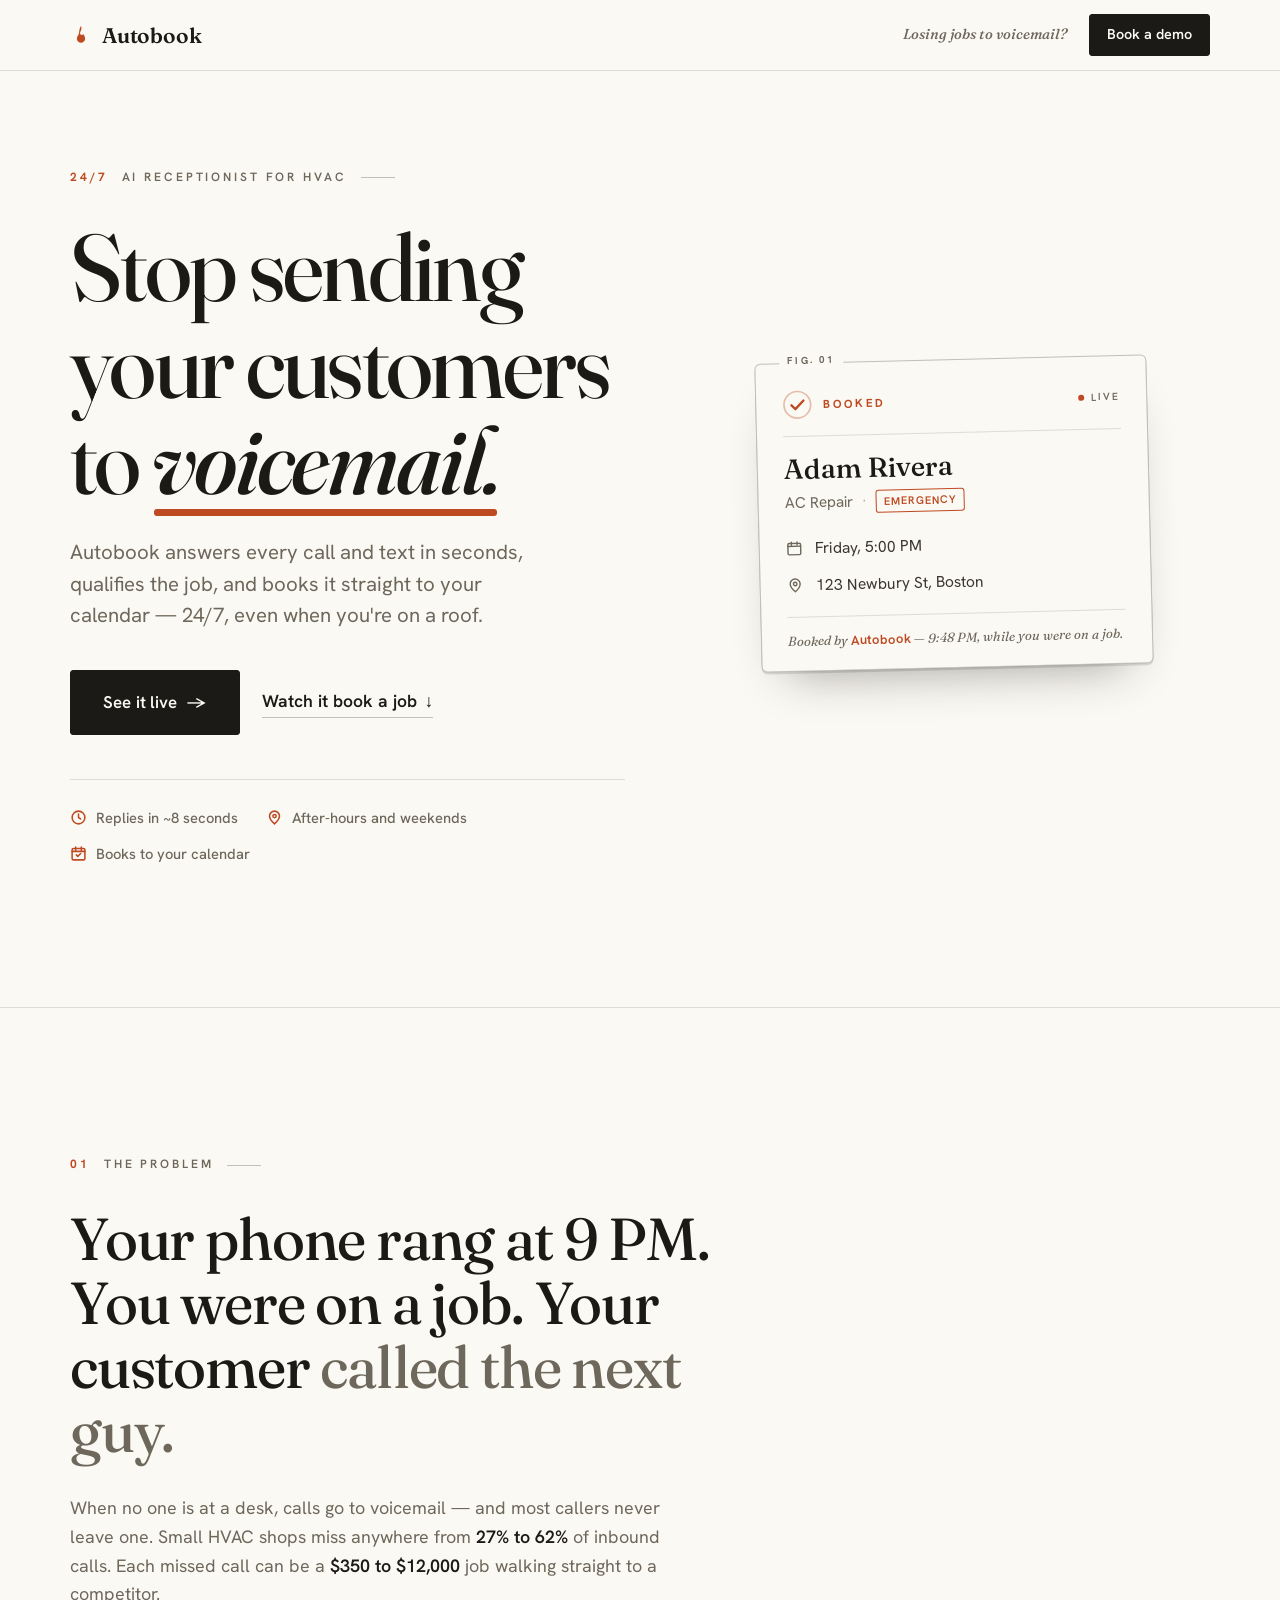
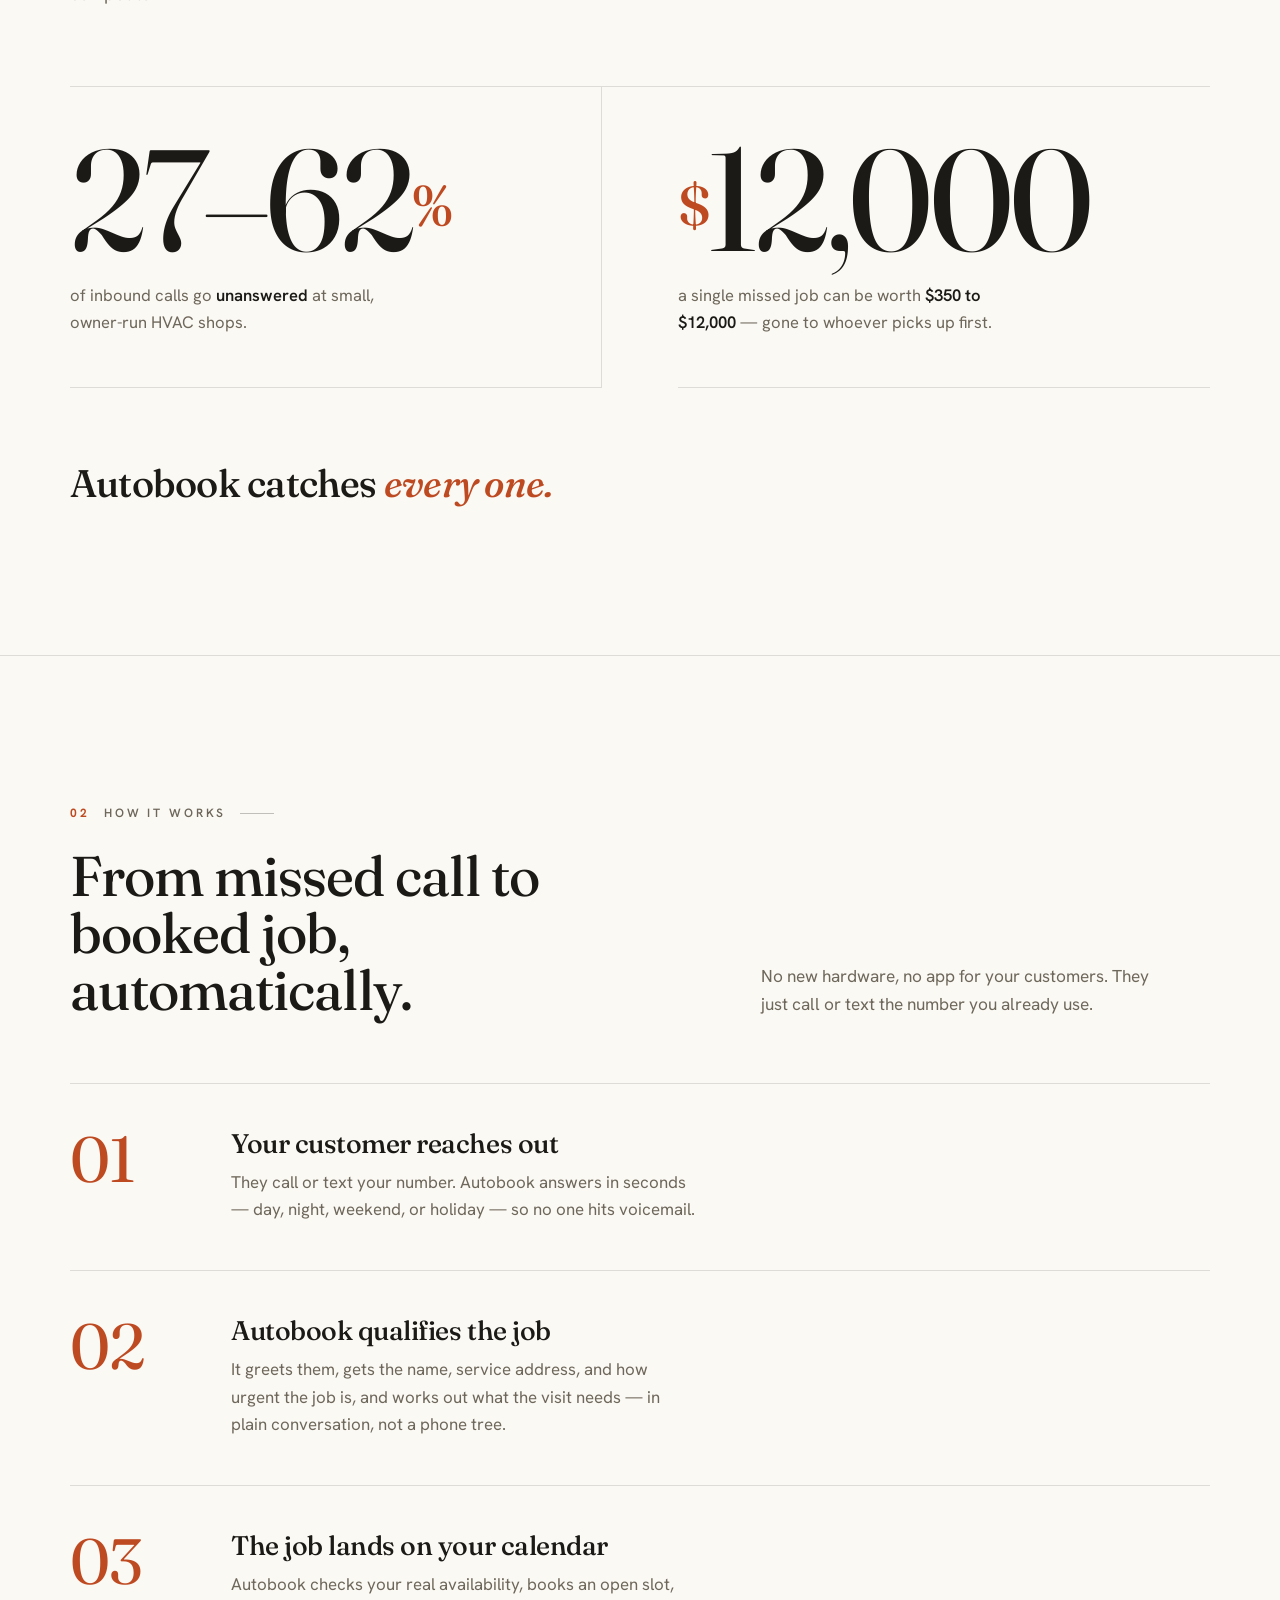
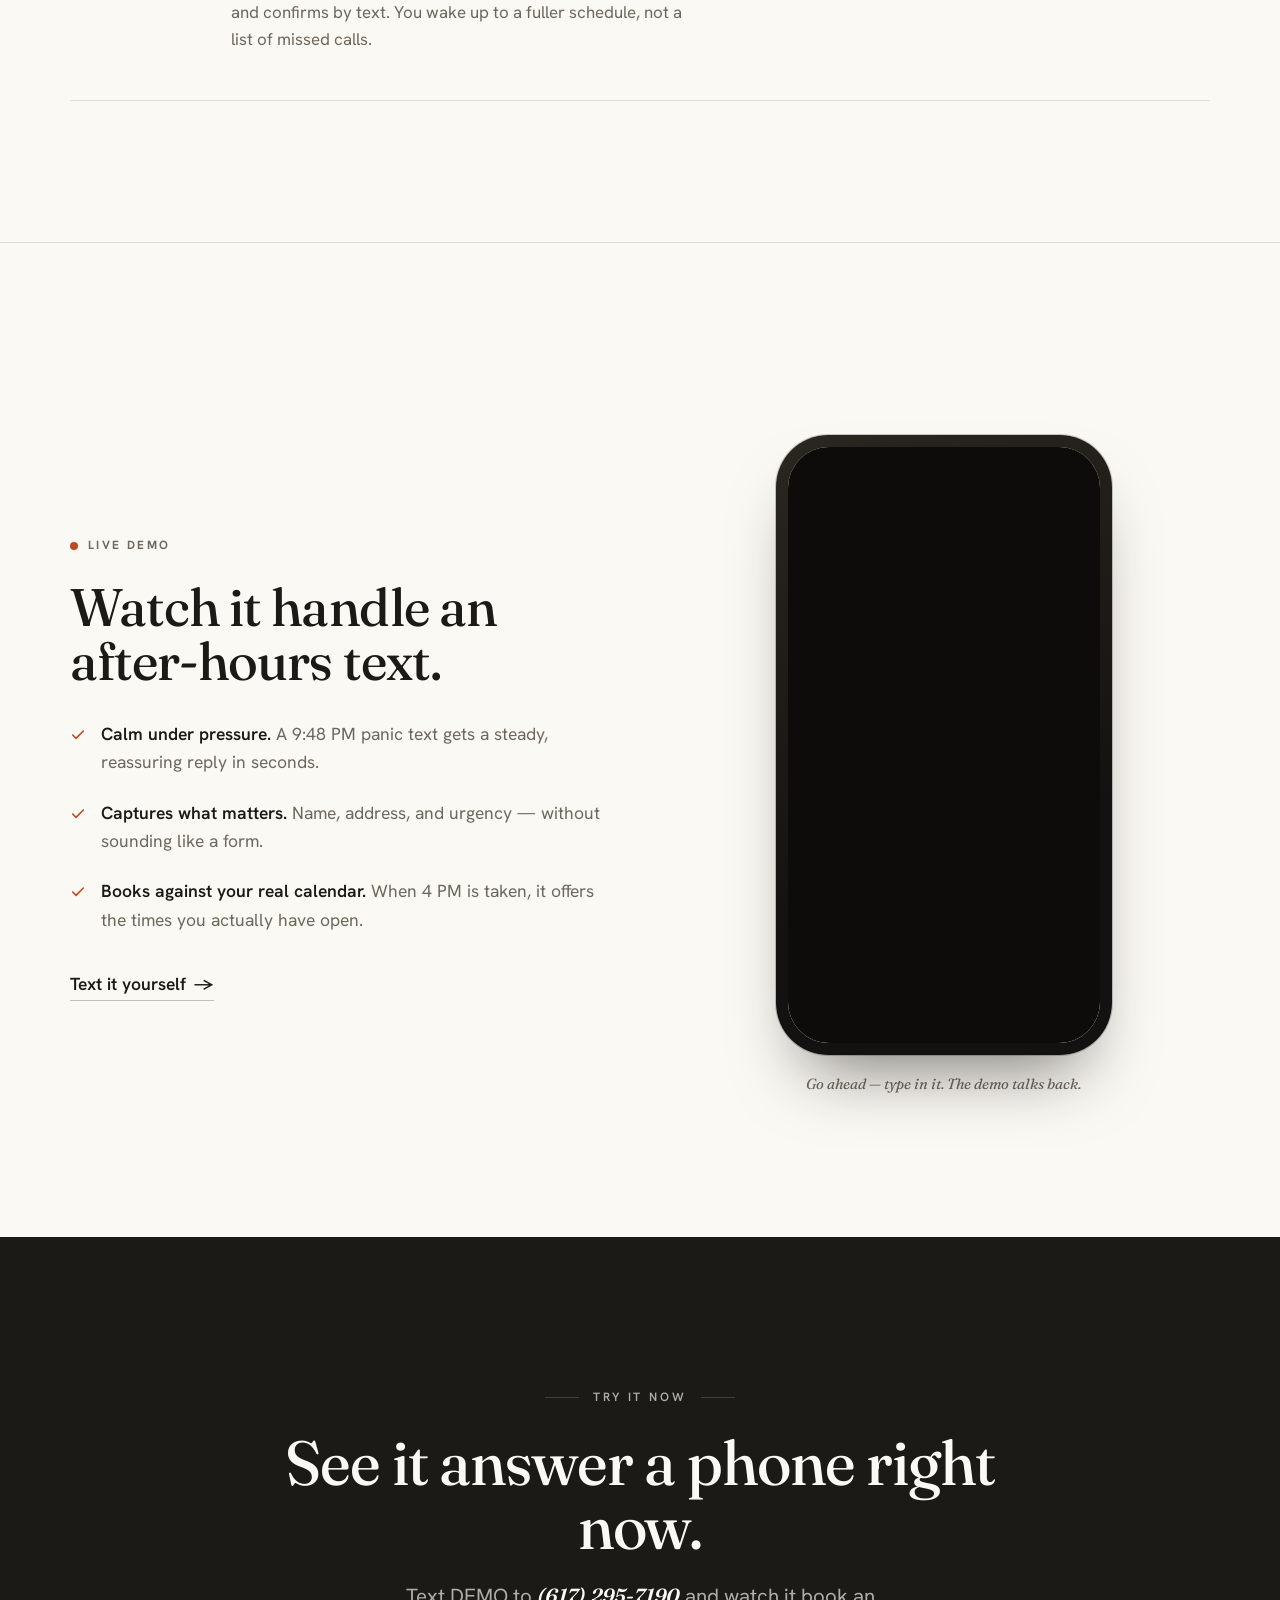
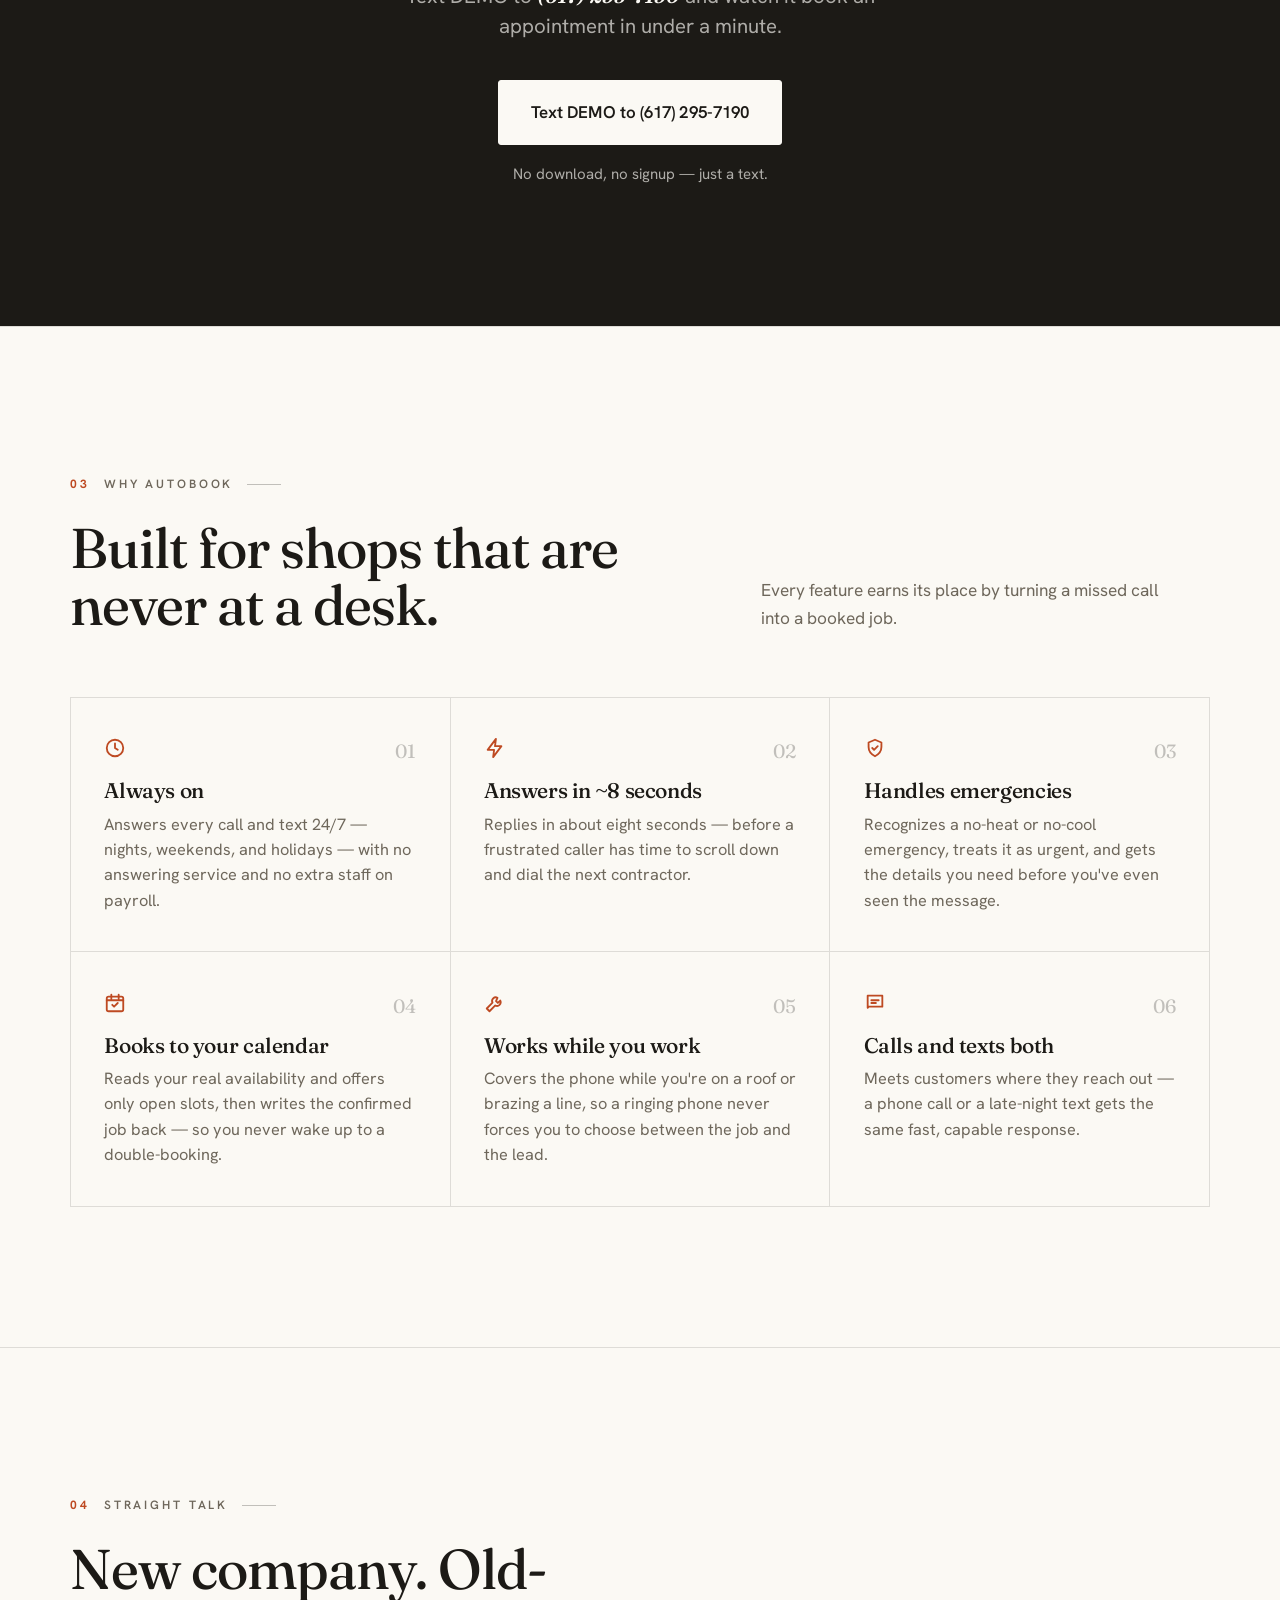
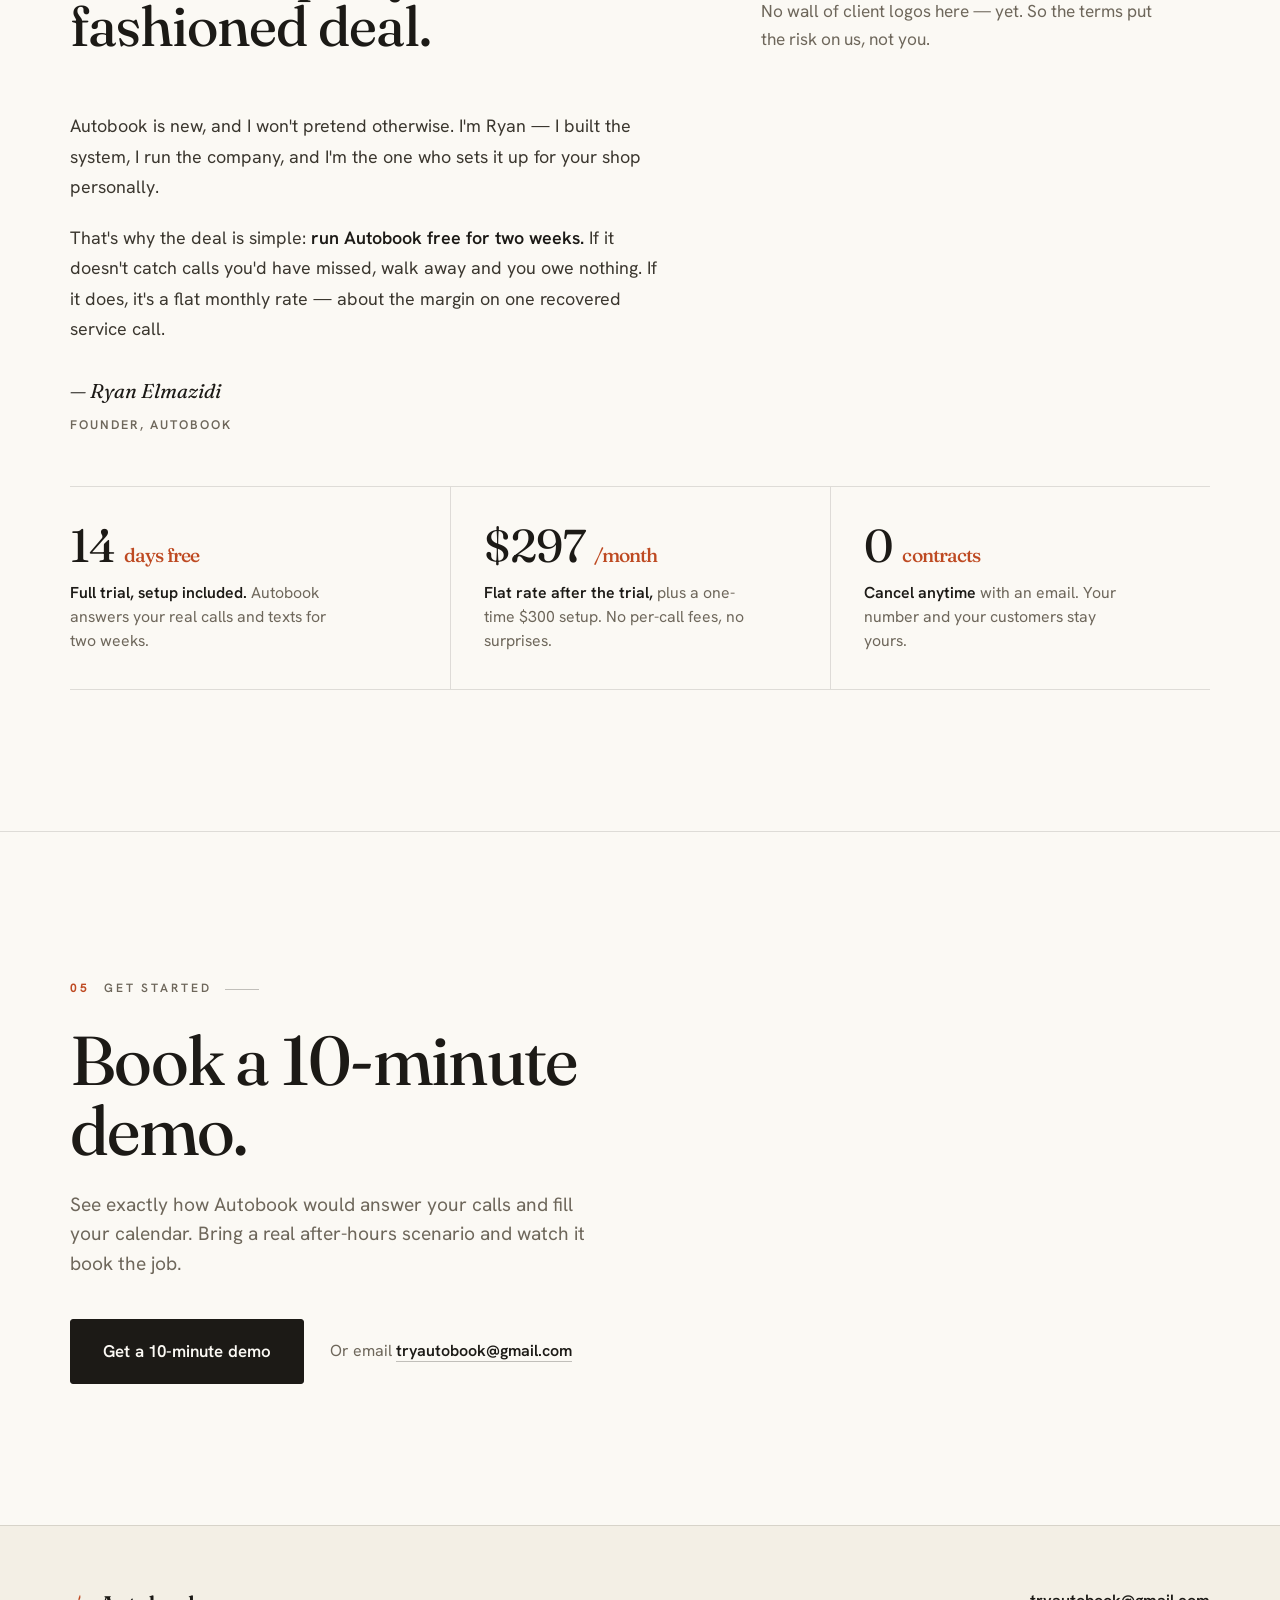
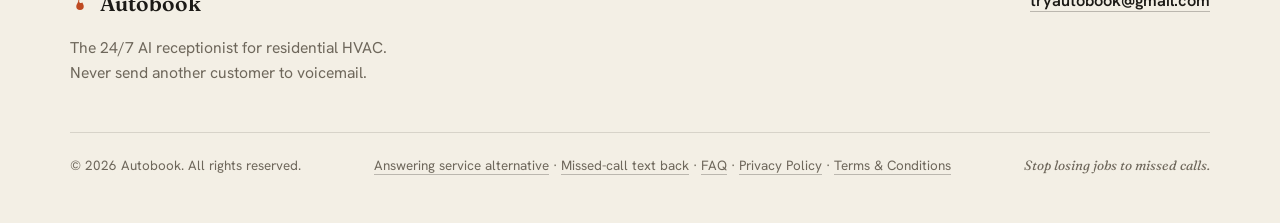
==== commit fec04067: "feat(seo): homepage footer links to content cluster Co-Authored-By: Claude Fable 5 <noreply@anthropi" ====
--- a/index.html
+++ b/index.html
@@ -7,15 +7,17 @@
 <meta name="description" content="Autobook answers every call and text in seconds, qualifies the job, and books it straight to your calendar — 24/7. Stop sending HVAC customers to voicemail." />
 <meta name="theme-color" content="#FBF9F4" />
 
+<link rel="canonical" href="https://tryautobook.com/" />
 <meta property="og:type" content="website" />
-<meta property="og:url" content="https://autobook2026.github.io/" />
+<meta property="og:site_name" content="Autobook" />
+<meta property="og:url" content="https://tryautobook.com/" />
 <meta property="og:title" content="Autobook — Stop sending your customers to voicemail" />
 <meta property="og:description" content="A 24/7 AI receptionist for small HVAC shops. Answers calls and texts in seconds, qualifies the job, and books it straight to your calendar." />
-<meta property="og:image" content="https://autobook2026.github.io/og.png" />
+<meta property="og:image" content="https://tryautobook.com/og.png" />
 <meta property="og:image:width" content="1200" />
 <meta property="og:image:height" content="630" />
 <meta name="twitter:card" content="summary_large_image" />
-<meta name="twitter:image" content="https://autobook2026.github.io/og.png" />
+<meta name="twitter:image" content="https://tryautobook.com/og.png" />
 
 <link rel="icon" href="data:image/svg+xml,%3Csvg xmlns='http://www.w3.org/2000/svg' viewBox='0 0 64 64'%3E%3Crect width='64' height='64' rx='14' fill='%23FBF9F4'/%3E%3Crect x='1.5' y='1.5' width='61' height='61' rx='12.5' fill='none' stroke='%231C1A16' stroke-opacity='.16'/%3E%3Cpath d='M32 13c4 9-2.5 11-2.5 16.5 0 2.2 1.7 3.7 3.7 3.7 1.6 0 2.7-.9 3.3-2.2C39 33.5 40 36 40 38.5A8 8 0 0 1 24 38.5c0-5.5 4-8 4.8-12.5.6-3.4-.2-6.7 3.2-13z' fill='%23BE4A22'/%3E%3C/svg%3E" />
 
@@ -379,6 +381,36 @@
   }
 </style>
 <noscript><style>.reveal{opacity:1 !important;transform:none !important;}.tk-check .ck{stroke-dashoffset:0;}</style></noscript>
+<script type="application/ld+json">
+{
+  "@context": "https://schema.org",
+  "@graph": [
+    {
+      "@type": "Organization",
+      "@id": "https://tryautobook.com/#org",
+      "name": "Autobook",
+      "url": "https://tryautobook.com/",
+      "logo": "https://tryautobook.com/og.png",
+      "email": "tryautobook@gmail.com"
+    },
+    {
+      "@type": "SoftwareApplication",
+      "name": "Autobook",
+      "url": "https://tryautobook.com/",
+      "applicationCategory": "BusinessApplication",
+      "operatingSystem": "Web",
+      "description": "Autobook is a 24/7 AI receptionist for HVAC companies. It answers every call and text in seconds, qualifies the job, and books it straight to your calendar.",
+      "offers": {
+        "@type": "Offer",
+        "price": "297",
+        "priceCurrency": "USD",
+        "description": "$297/month flat plus $300 one-time setup. 14-day free trial."
+      },
+      "provider": { "@id": "https://tryautobook.com/#org" }
+    }
+  ]
+}
+</script>
 </head>
 <body id="top">
 <script>
@@ -718,7 +750,7 @@
     </div>
     <div class="foot-bottom">
       <span>© 2026 Autobook. All rights reserved.</span>
-      <span class="foot-legal"><a href="privacy.html">Privacy Policy</a> · <a href="terms.html">Terms &amp; Conditions</a></span>
+      <span class="foot-legal"><a href="/hvac-answering-service-alternative/">Answering service alternative</a> · <a href="/missed-call-text-back-hvac/">Missed-call text back</a> · <a href="/faq/">FAQ</a> · <a href="privacy.html">Privacy Policy</a> · <a href="terms.html">Terms &amp; Conditions</a></span>
       <span class="it">Stop losing jobs to missed calls.</span>
     </div>
   </div>
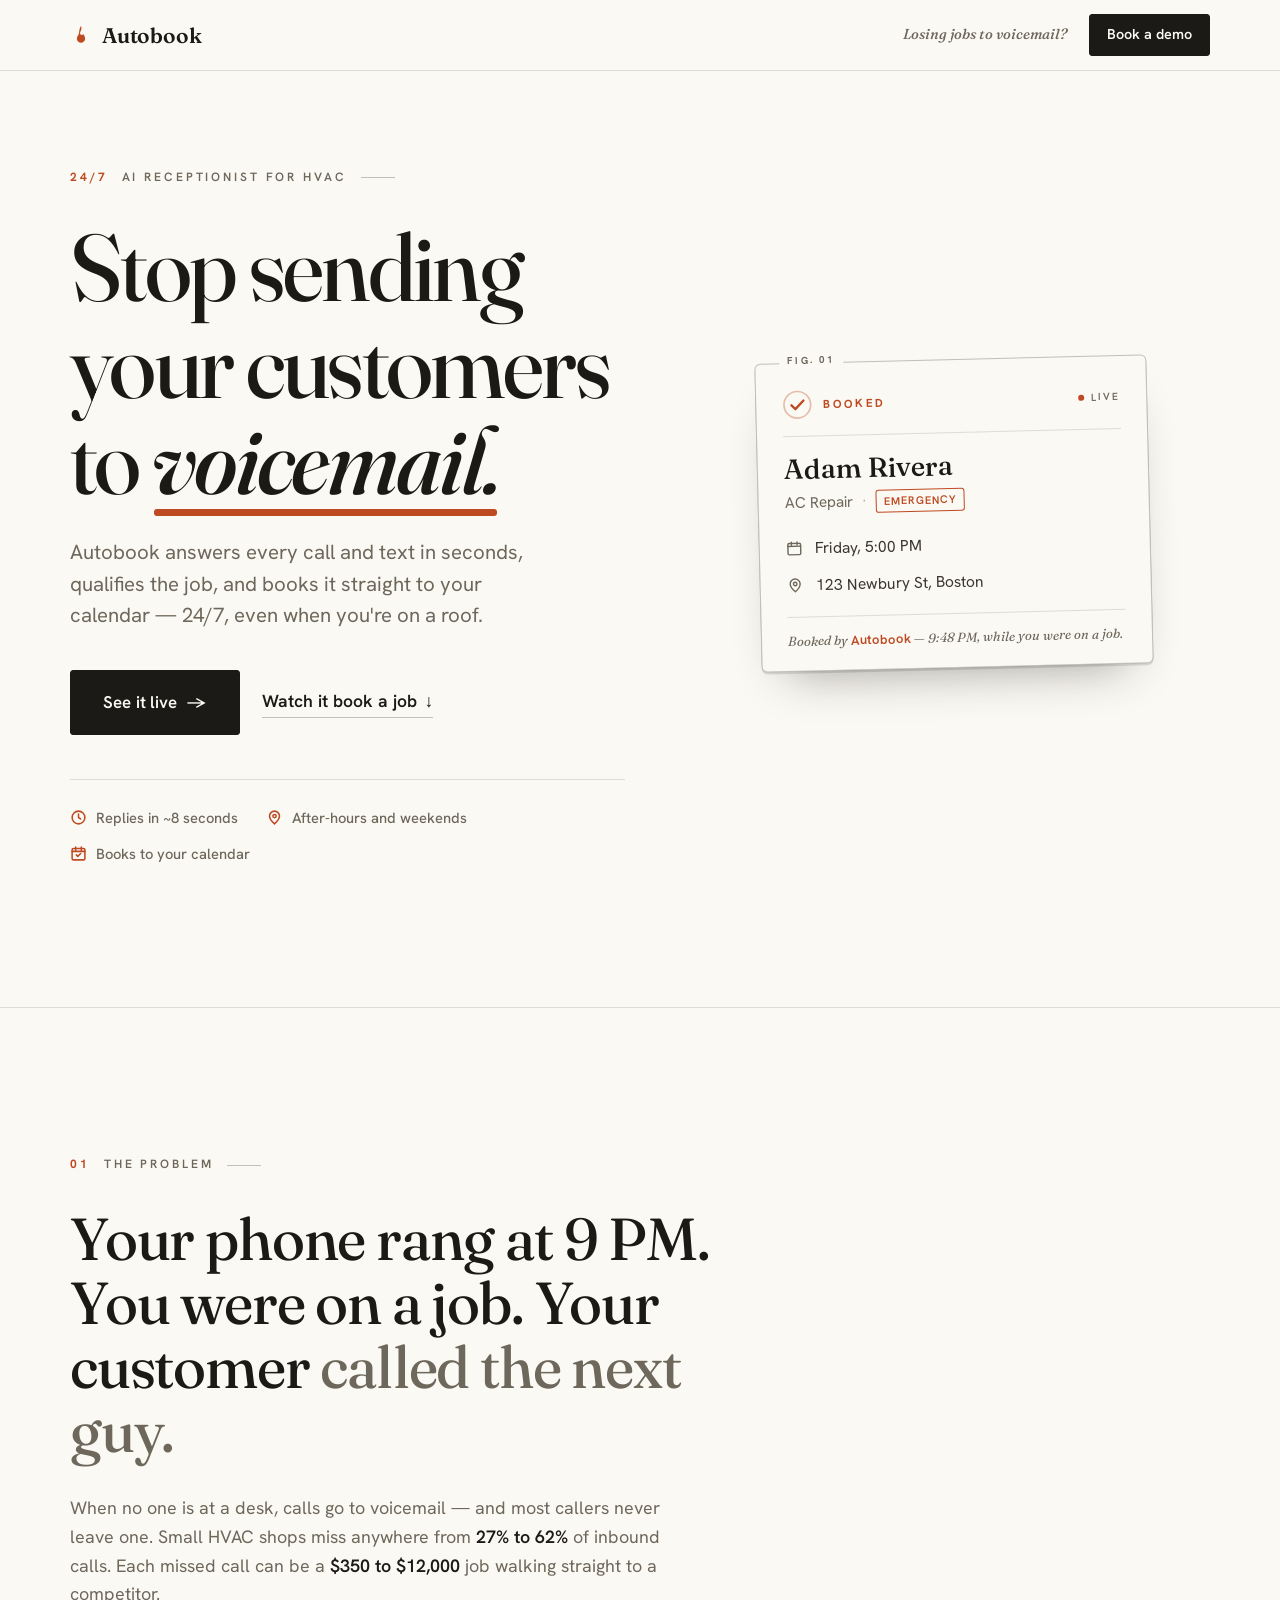
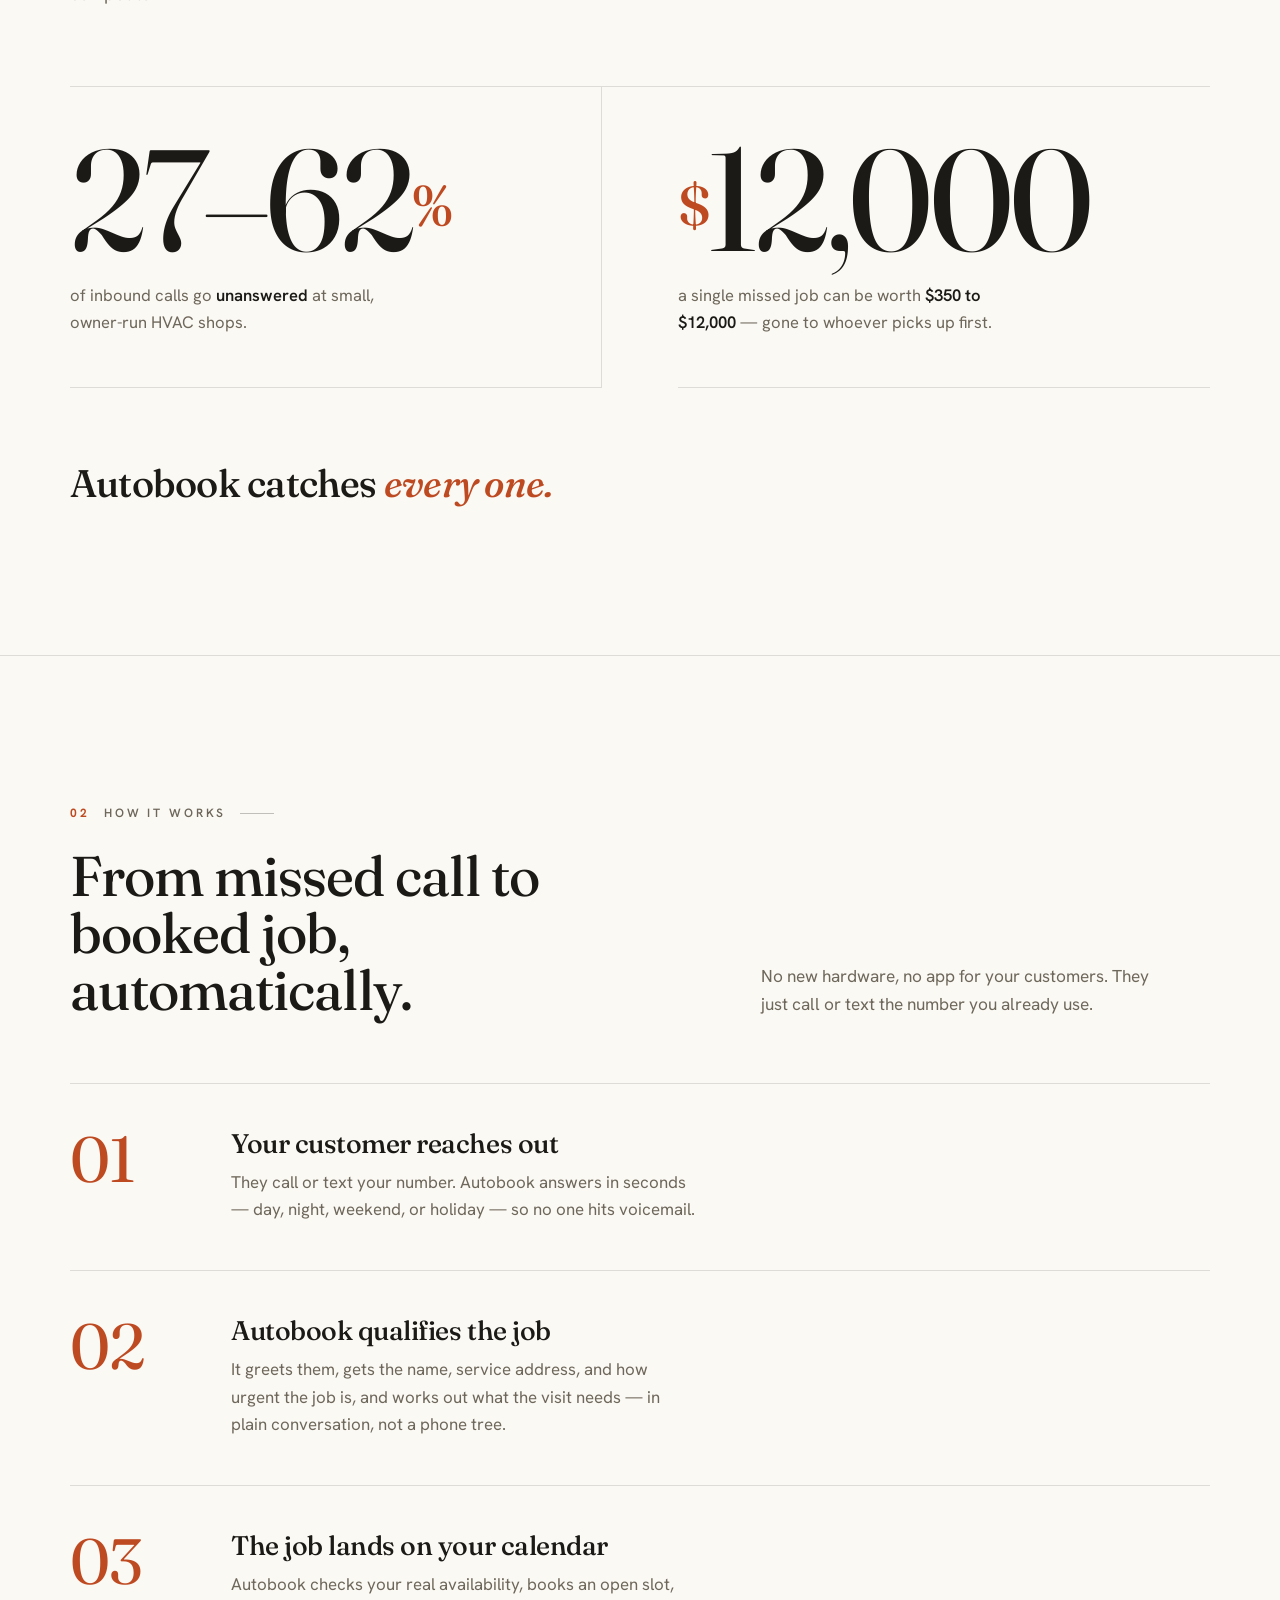
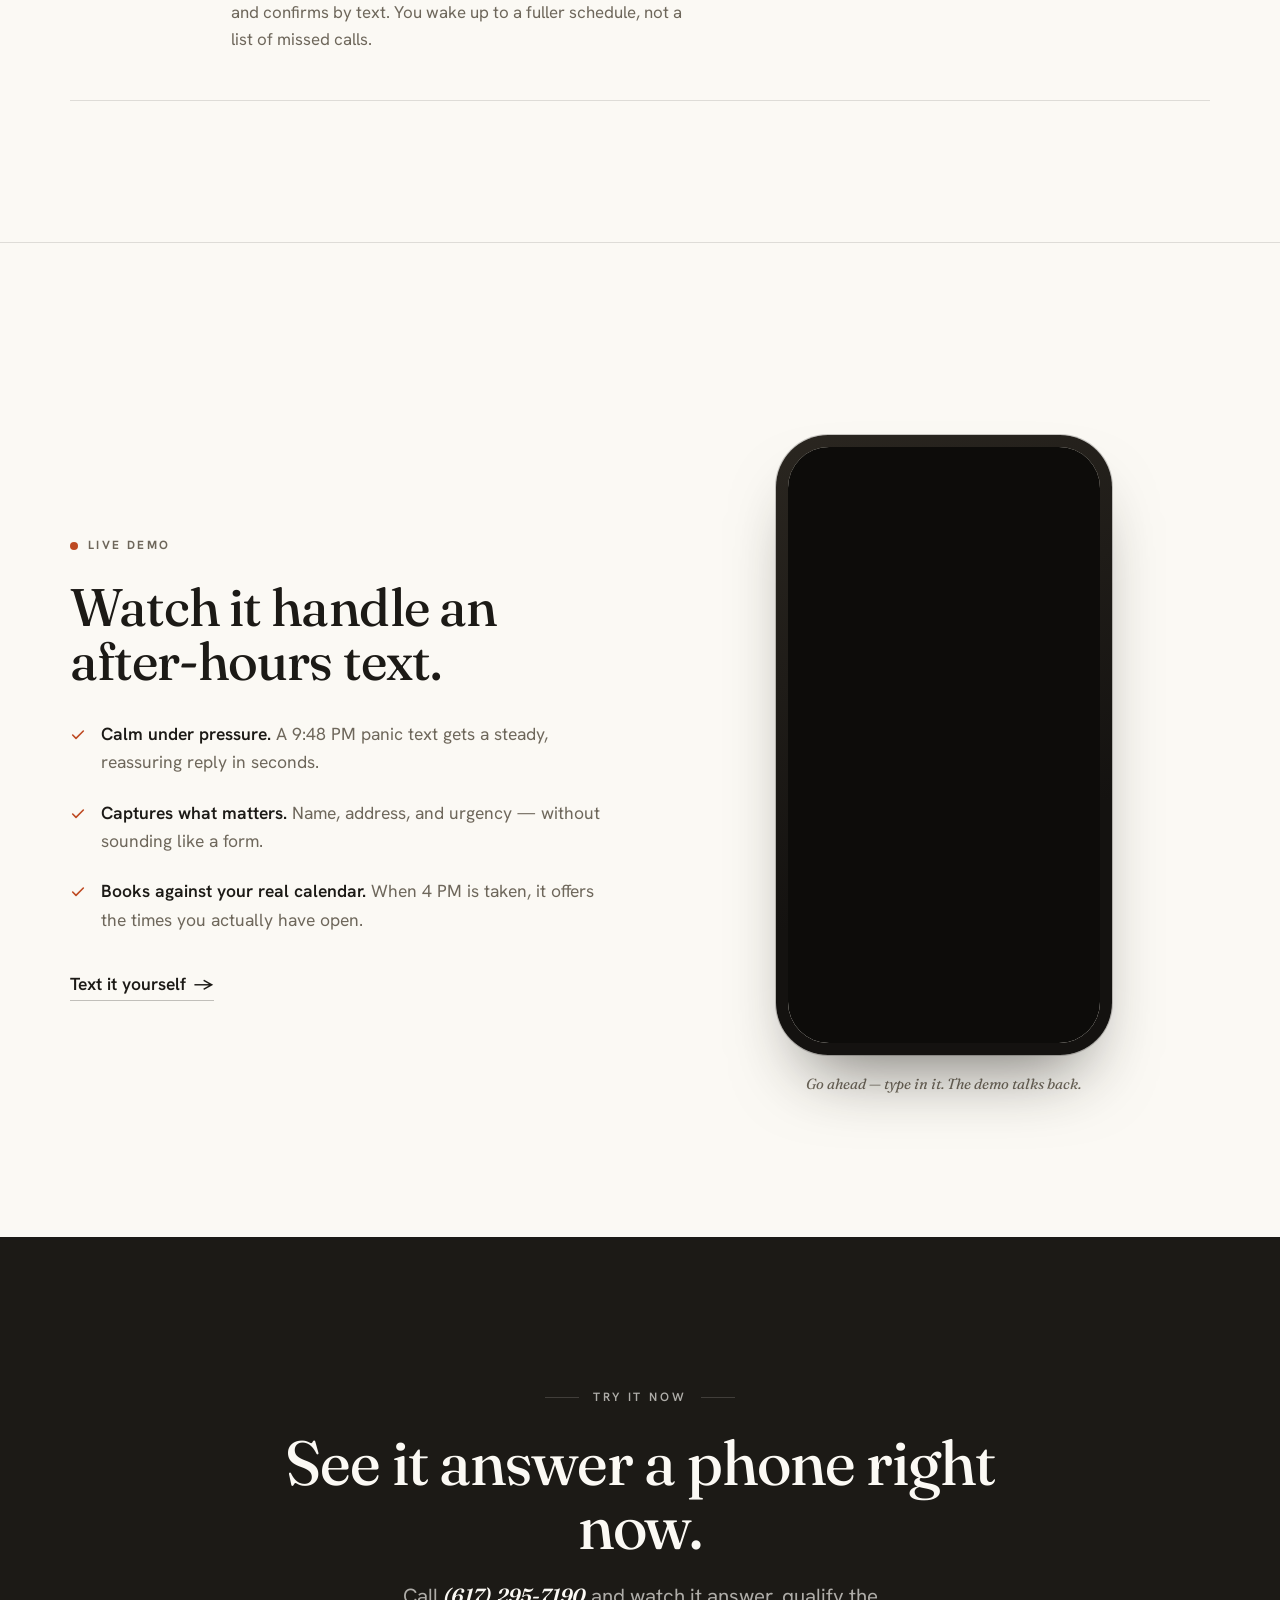
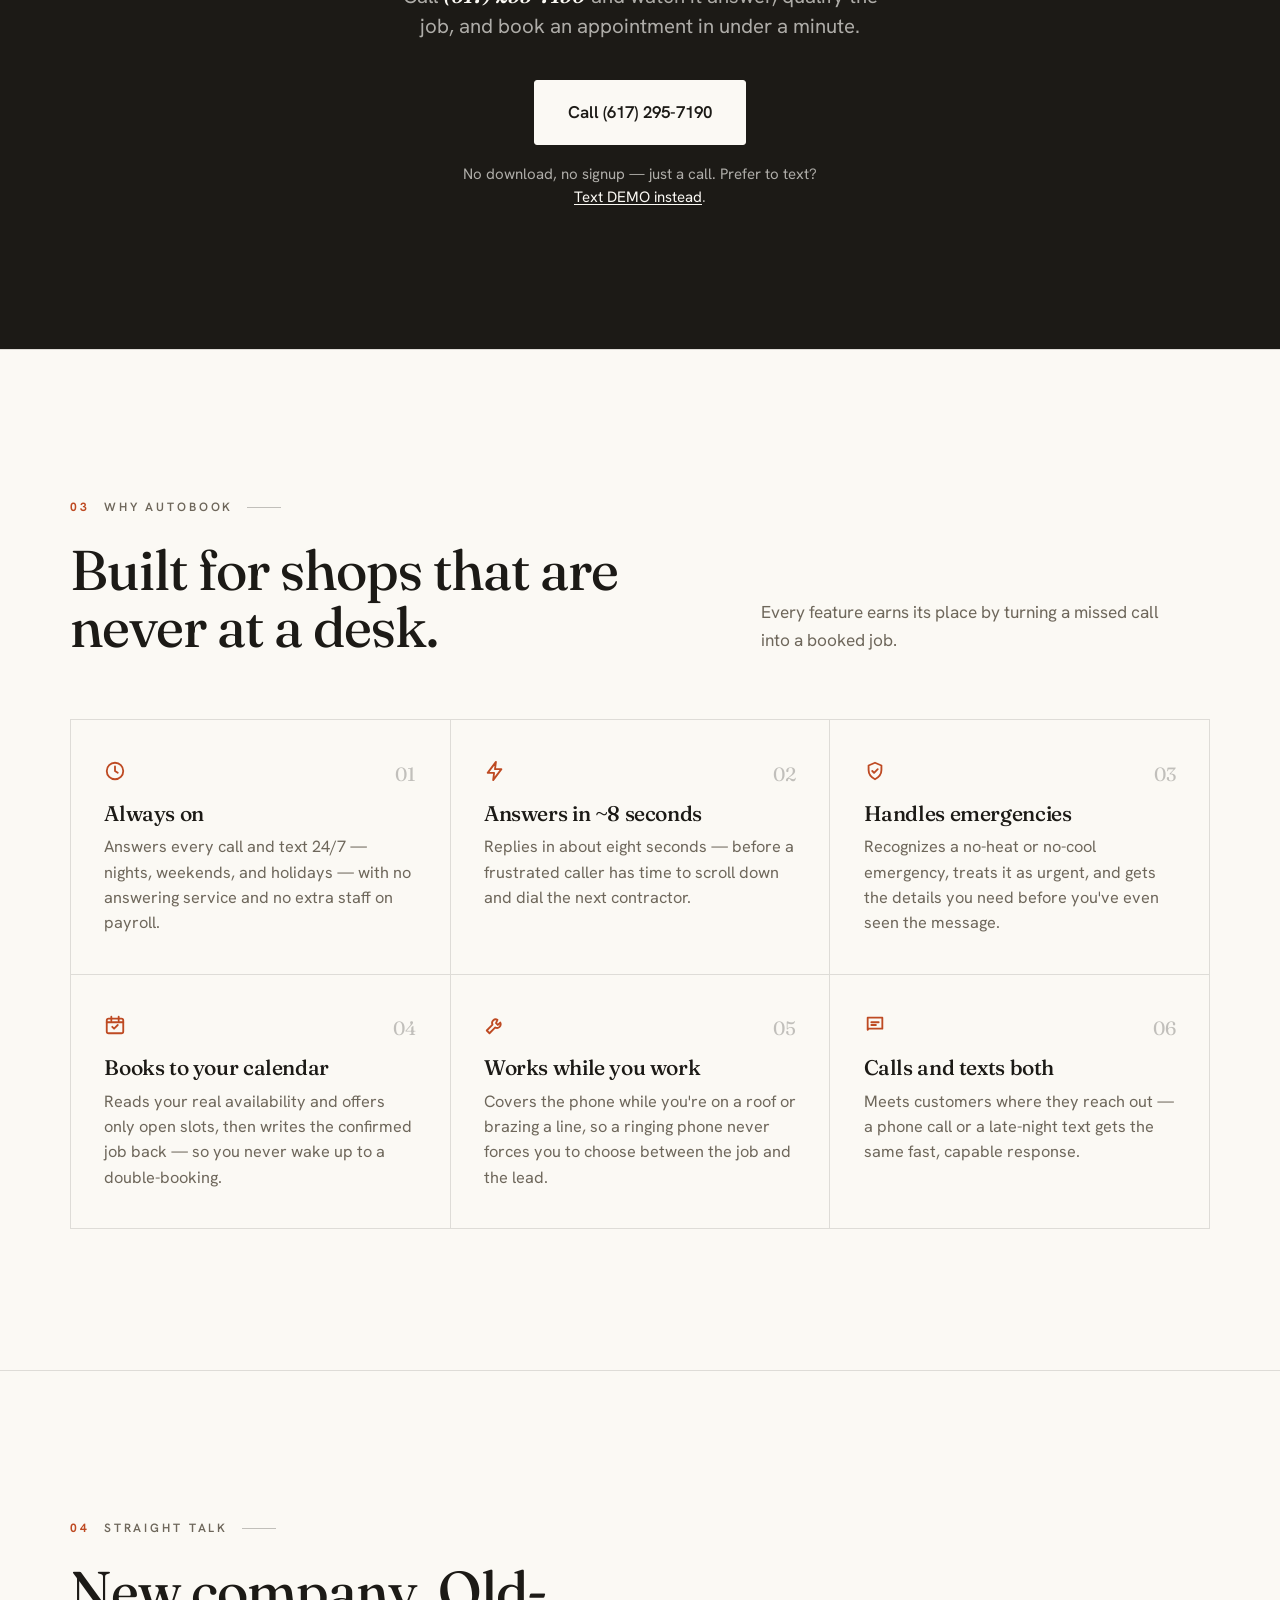
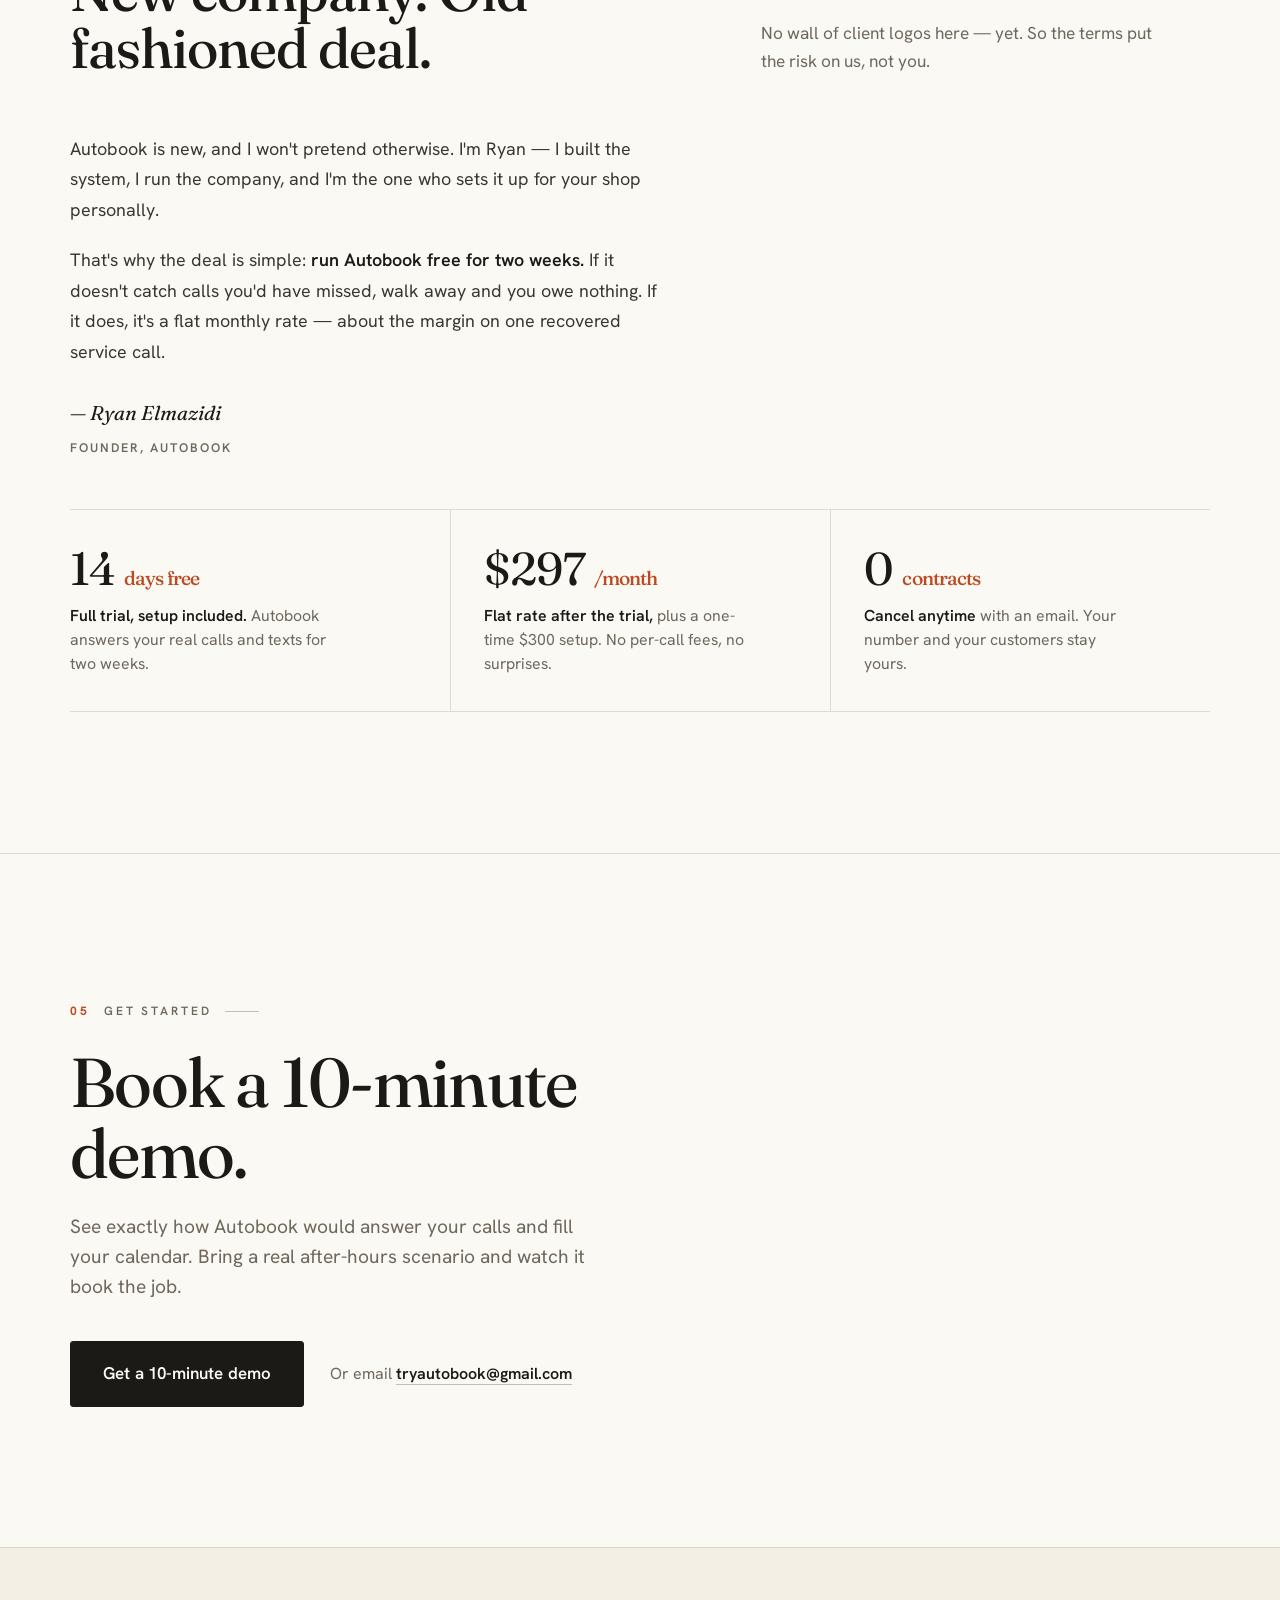
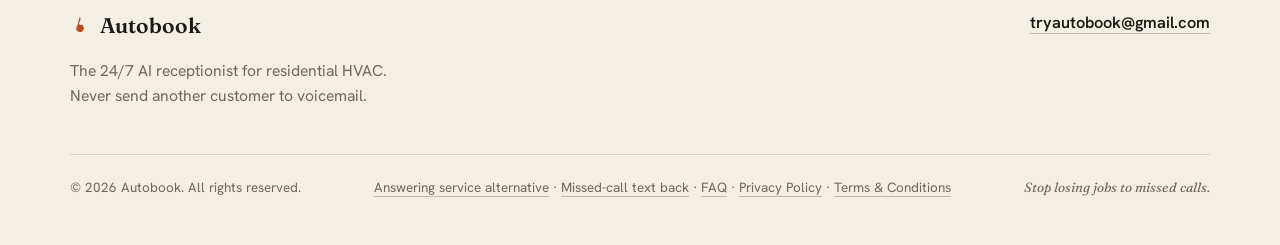
==== commit ba721b12: "feat: lead demo CTA with Call instead of Text Missed-call voice front door is live, so the "Try it n" ====
--- a/index.html
+++ b/index.html
@@ -295,6 +295,8 @@
   .try p .num{color:var(--paper);font-weight:600;white-space:nowrap;font-family:var(--font-display);font-style:italic;}
   .try .btn{margin-top:38px;}
   .try .note{margin-top:18px;color:var(--paper-muted);font-size:.94rem;}
+  .try .note a{color:var(--paper);text-decoration:underline;text-underline-offset:2px;text-decoration-thickness:1px;transition:color .2s var(--ease);}
+  .try .note a:hover{color:var(--ember);}
 
   /* WHY / features */
   .feat-grid{display:grid;grid-template-columns:1fr;gap:0;margin-top:clamp(48px,5vw,74px);
@@ -626,9 +628,9 @@
     <div class="container">
       <span class="eyebrow center reveal">Try it now</span>
       <h2 class="reveal" style="--d:.06s">See it answer a phone right now.</h2>
-      <p class="reveal" style="--d:.12s">Text DEMO to <span class="num">(617) 295-7190</span> and watch it book an appointment in under a minute.</p>
-      <a class="btn btn-invert btn-lg reveal" style="--d:.18s" href="sms:+16172957190?&body=DEMO">Text DEMO to (617) 295-7190</a>
-      <p class="note reveal" style="--d:.24s">No download, no signup — just a text.</p>
+      <p class="reveal" style="--d:.12s">Call <span class="num">(617) 295-7190</span> and watch it answer, qualify the job, and book an appointment in under a minute.</p>
+      <a class="btn btn-invert btn-lg reveal" style="--d:.18s" href="tel:+16172957190">Call (617) 295-7190</a>
+      <p class="note reveal" style="--d:.24s">No download, no signup — just a call. Prefer to text? <a href="sms:+16172957190?&body=DEMO">Text DEMO instead</a>.</p>
     </div>
   </section>
 
@@ -908,7 +910,7 @@
   }
   function userSay(text){ show(bubbleEl('customer', text)); }
 
-  var END_CHIPS=[{label:'Start over'},{label:'Text the real demo',href:'sms:+16172957190?&body=DEMO'}];
+  var END_CHIPS=[{label:'Start over'},{label:'Call the real number',href:'tel:+16172957190'},{label:'Text DEMO instead',href:'sms:+16172957190?&body=DEMO'}];
 
   async function restart(){
     slots={}; state='opening';
@@ -955,13 +957,13 @@
       var t2=parseTime(text);
       slots.time=t2?fmt(t2):text.trim();
       await botSay("You're all set, "+(slots.name||'friend')+" — booked for "+(slots.day||'that day')+" at "+slots.time+". You'll get a reminder text before we arrive.");
-      await botSay("That's the whole flow — under a minute. Want the real thing? Text DEMO to (617) 295-7190.",
-        'That’s the whole flow — under a minute. Want the real thing? Text <a href="sms:+16172957190?&body=DEMO">DEMO to (617) 295‑7190</a>.');
+      await botSay("That's the whole flow — under a minute. Want the real thing? Call (617) 295-7190.",
+        'That’s the whole flow — under a minute. Want the real thing? <a href="tel:+16172957190">Call (617) 295‑7190</a>.');
       state='done'; setChips(END_CHIPS);
     } else { /* done */
       if(/start|again|restart|over/i.test(text)){ await restart(); }
       else {
-        await botSay("This run is wrapped — tap “Start over” to go again, or text DEMO to (617) 295-7190 for the real thing.");
+        await botSay("This run is wrapped — tap “Start over” to go again, or call (617) 295-7190 for the real thing.");
         setChips(END_CHIPS);
       }
     }
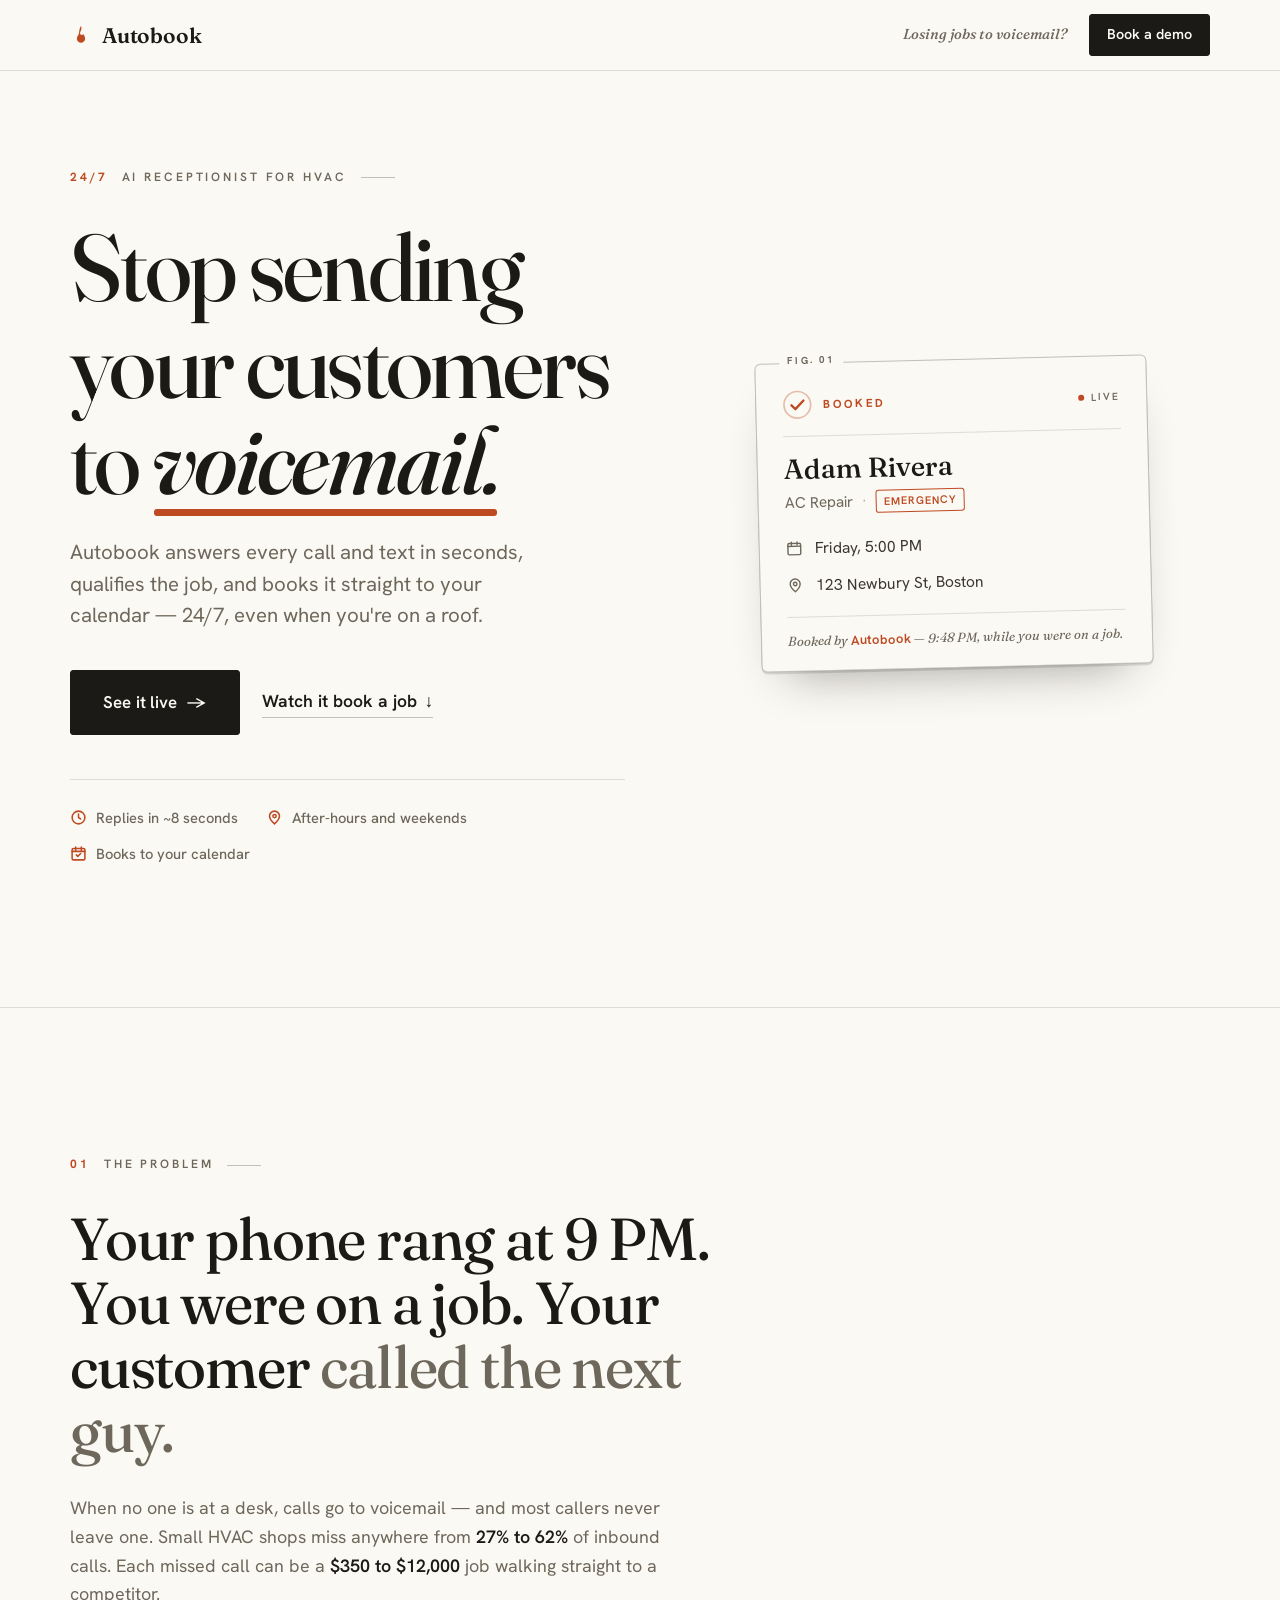
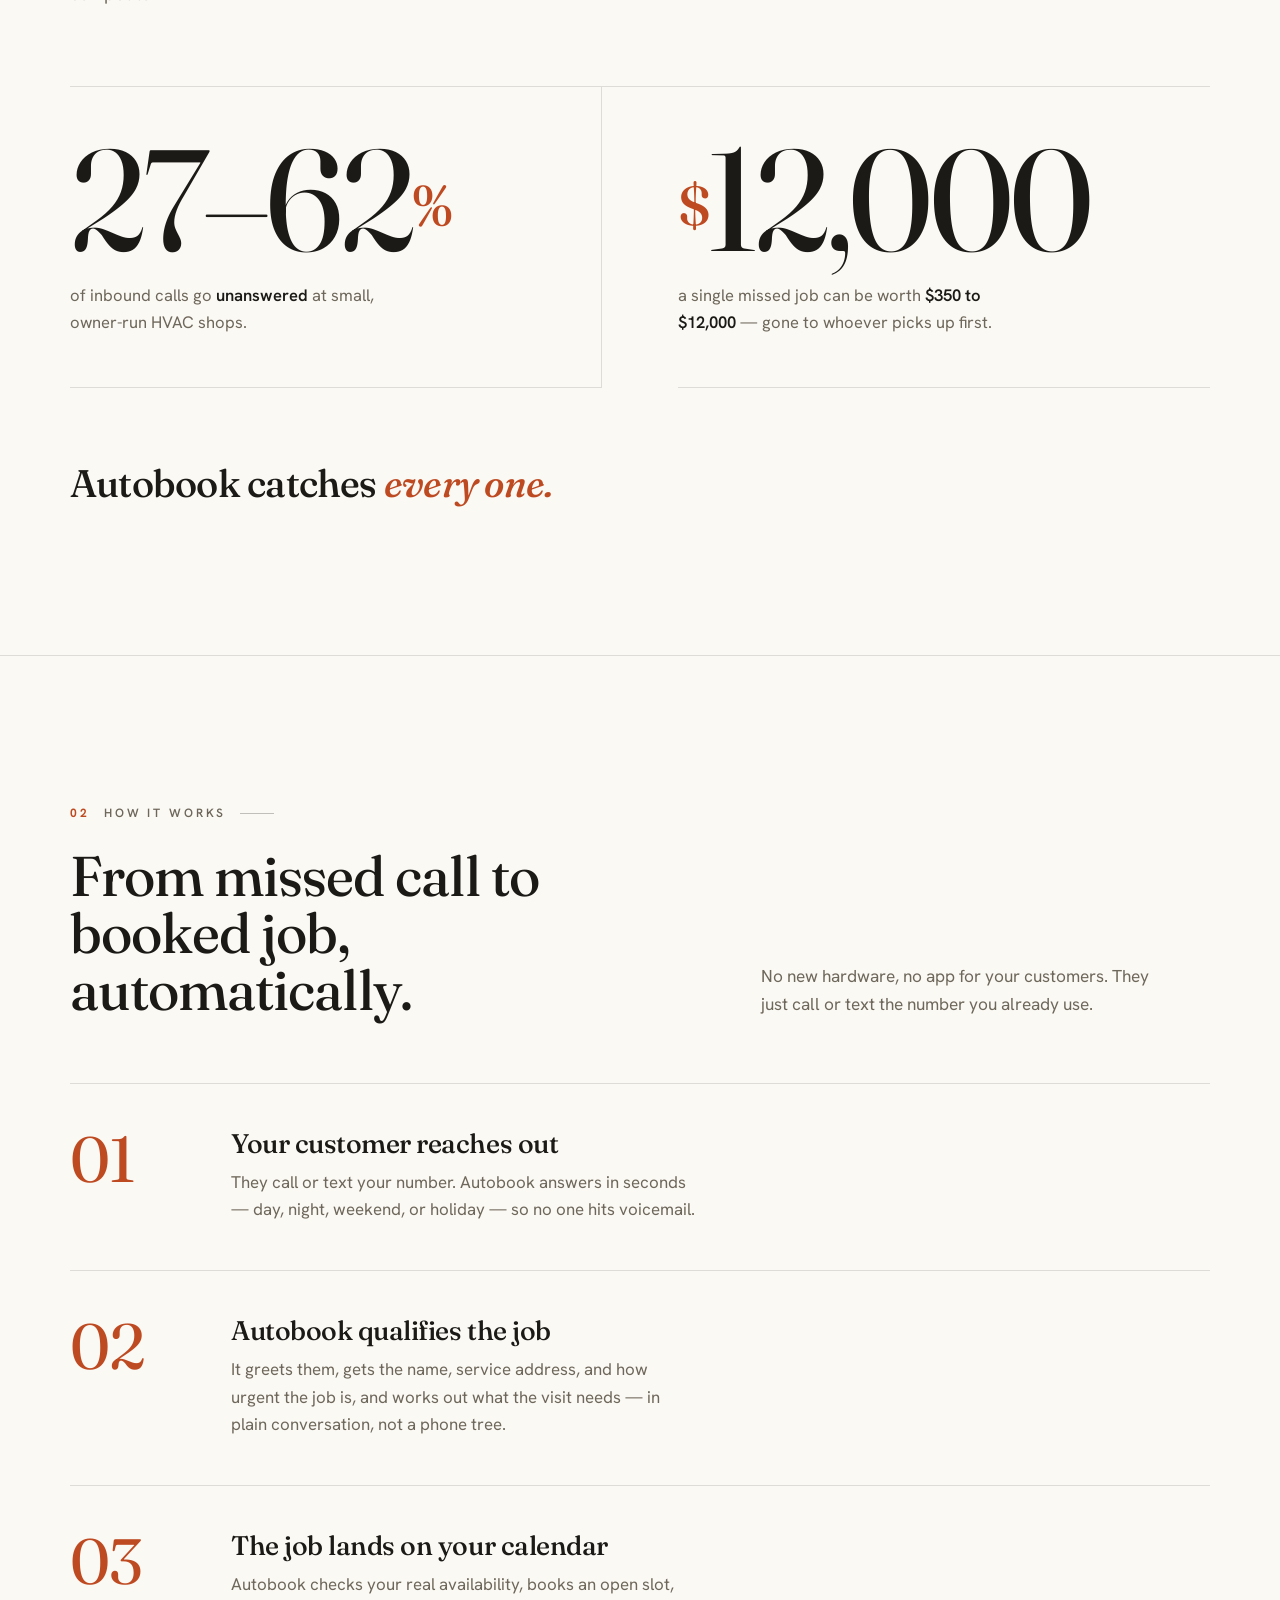
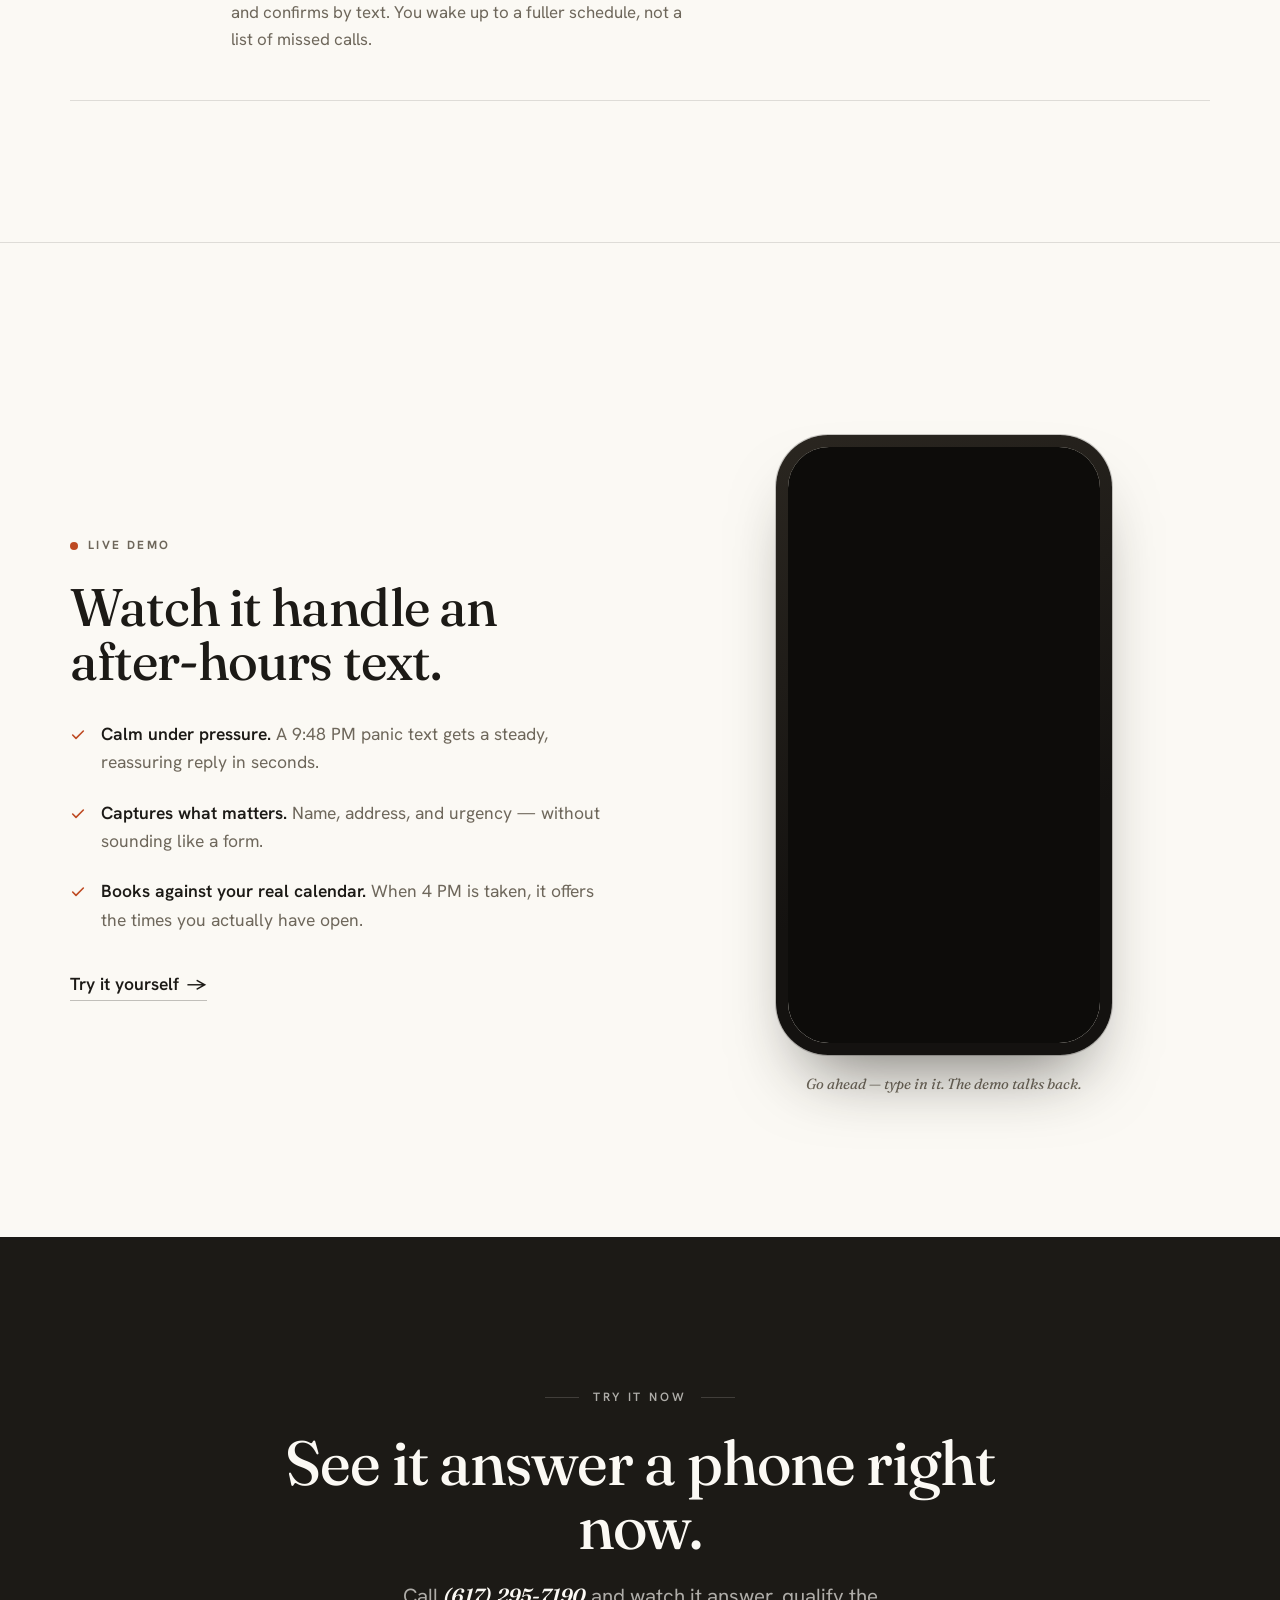
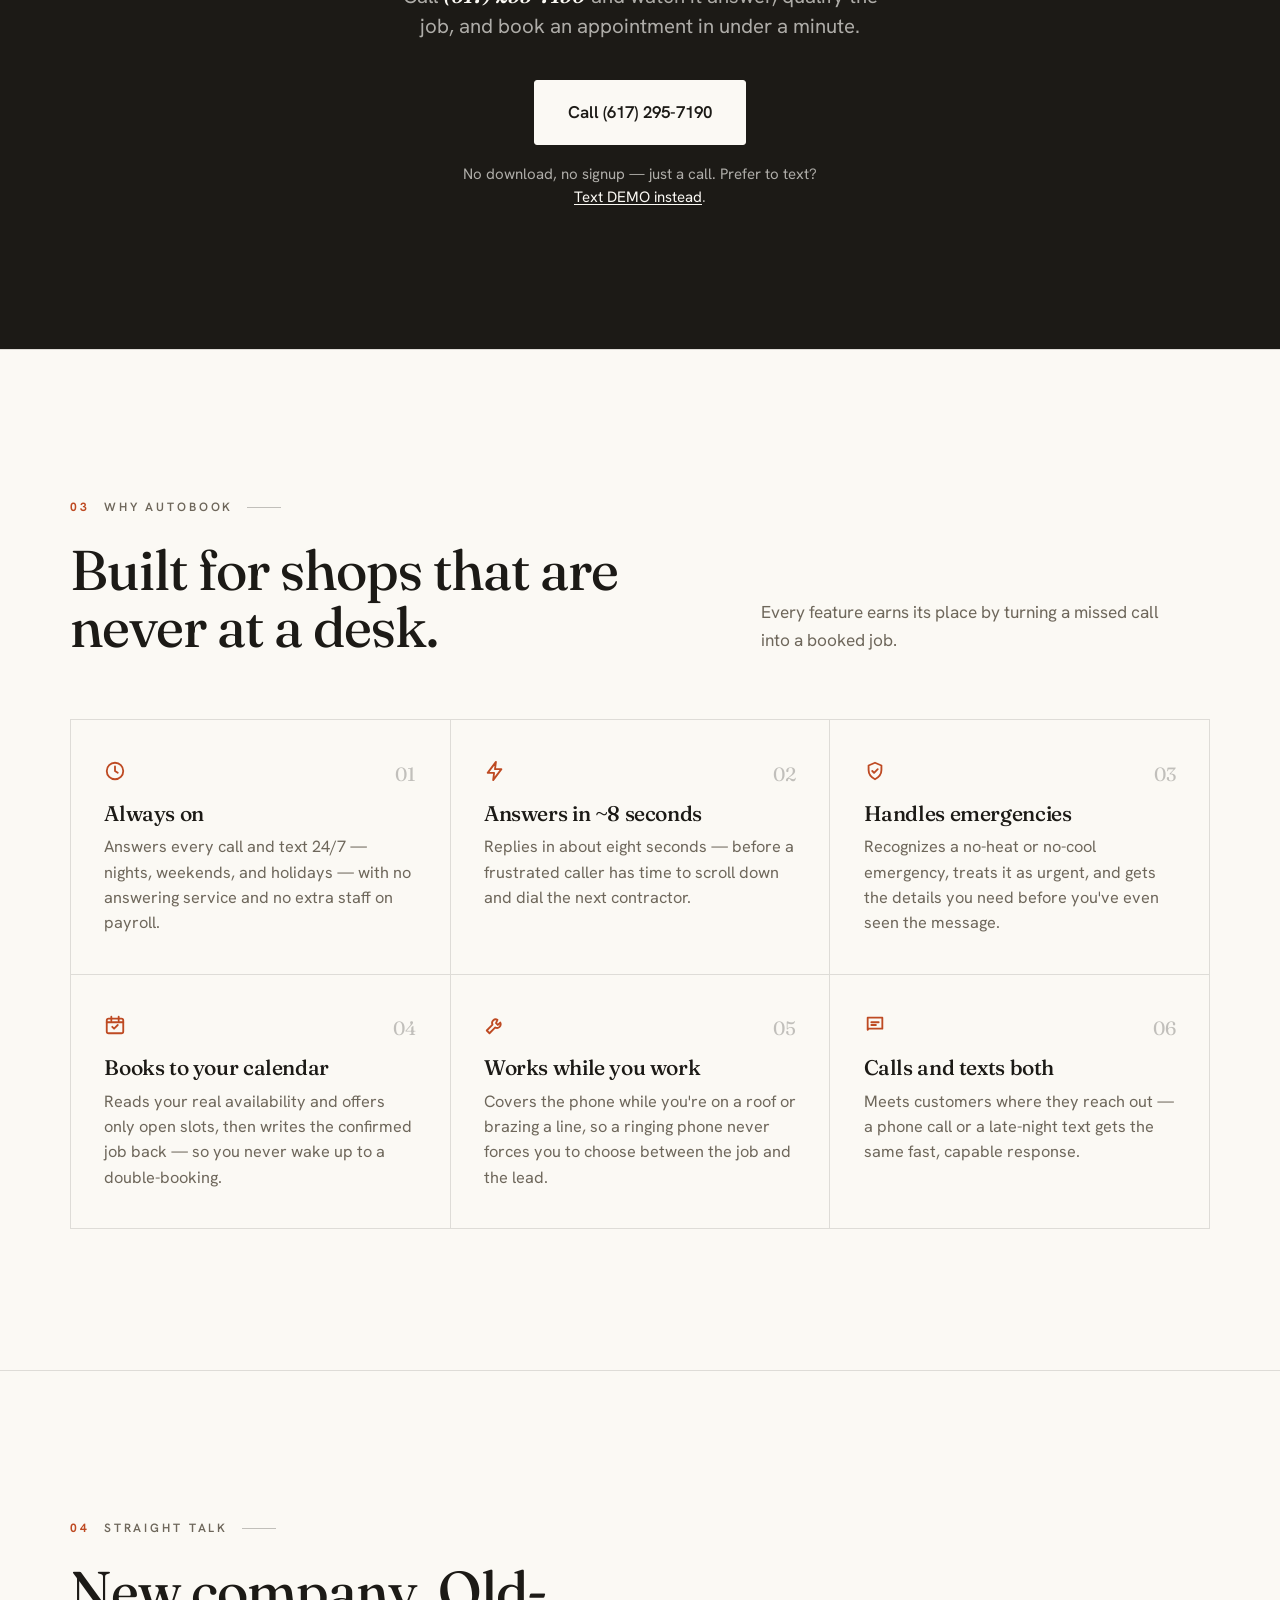
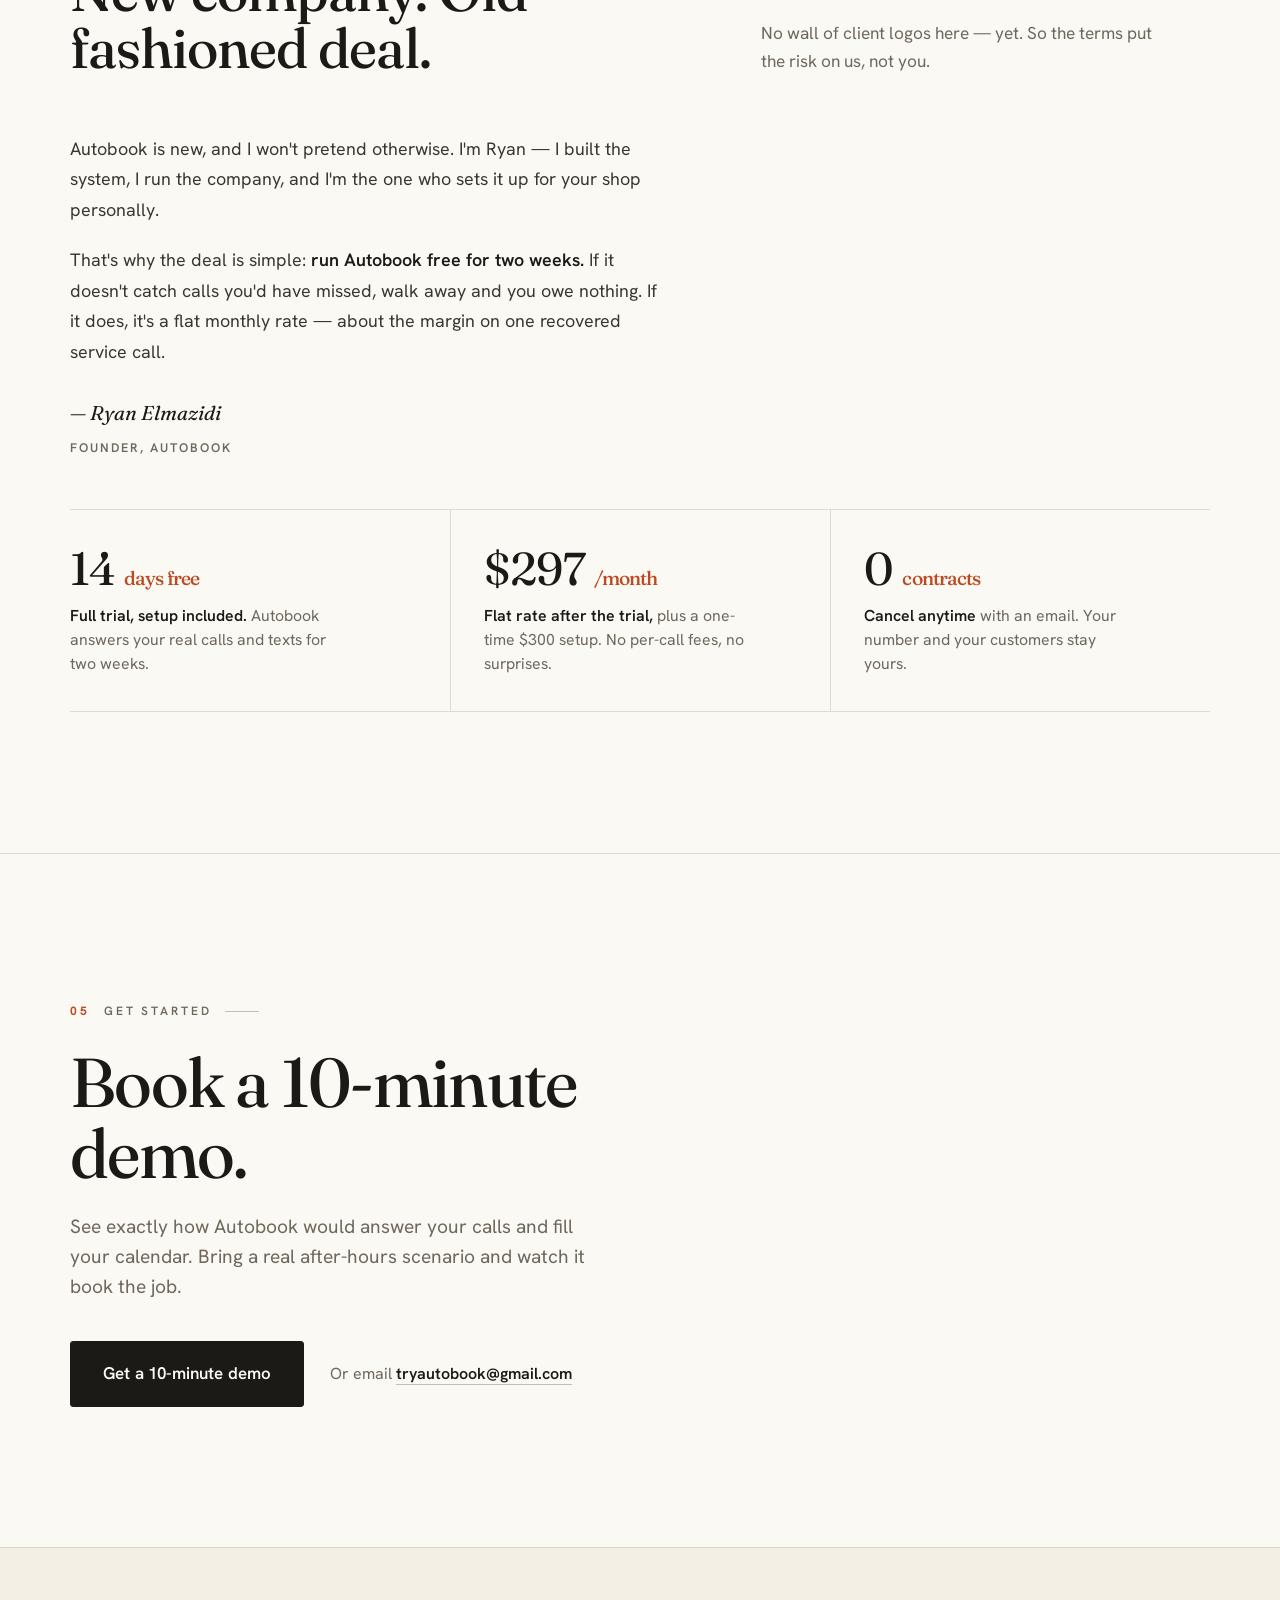
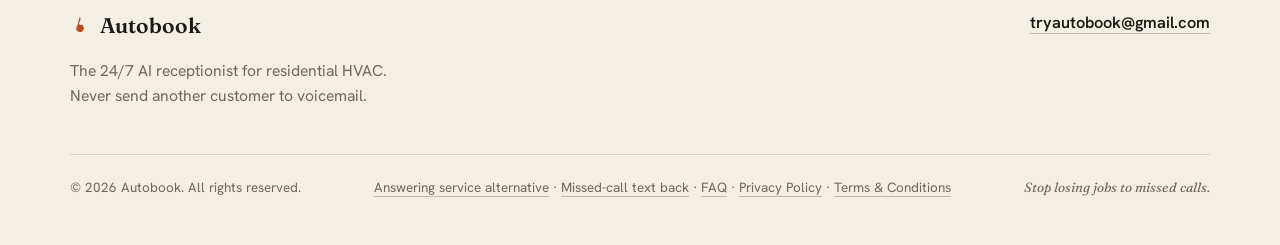
==== commit 76d36ee4: "feat: make subpage + homepage CTAs call-first to match the demo Homepage "Text it yourself" sublink " ====
--- a/index.html
+++ b/index.html
@@ -565,7 +565,7 @@
             </div>
           </div>
           <div class="convo-cta reveal" style="--d:.3s">
-            <a class="ulink" href="#try">Text it yourself <span class="arr" aria-hidden="true">→</span></a>
+            <a class="ulink" href="#try">Try it yourself <span class="arr" aria-hidden="true">→</span></a>
           </div>
         </div>
 
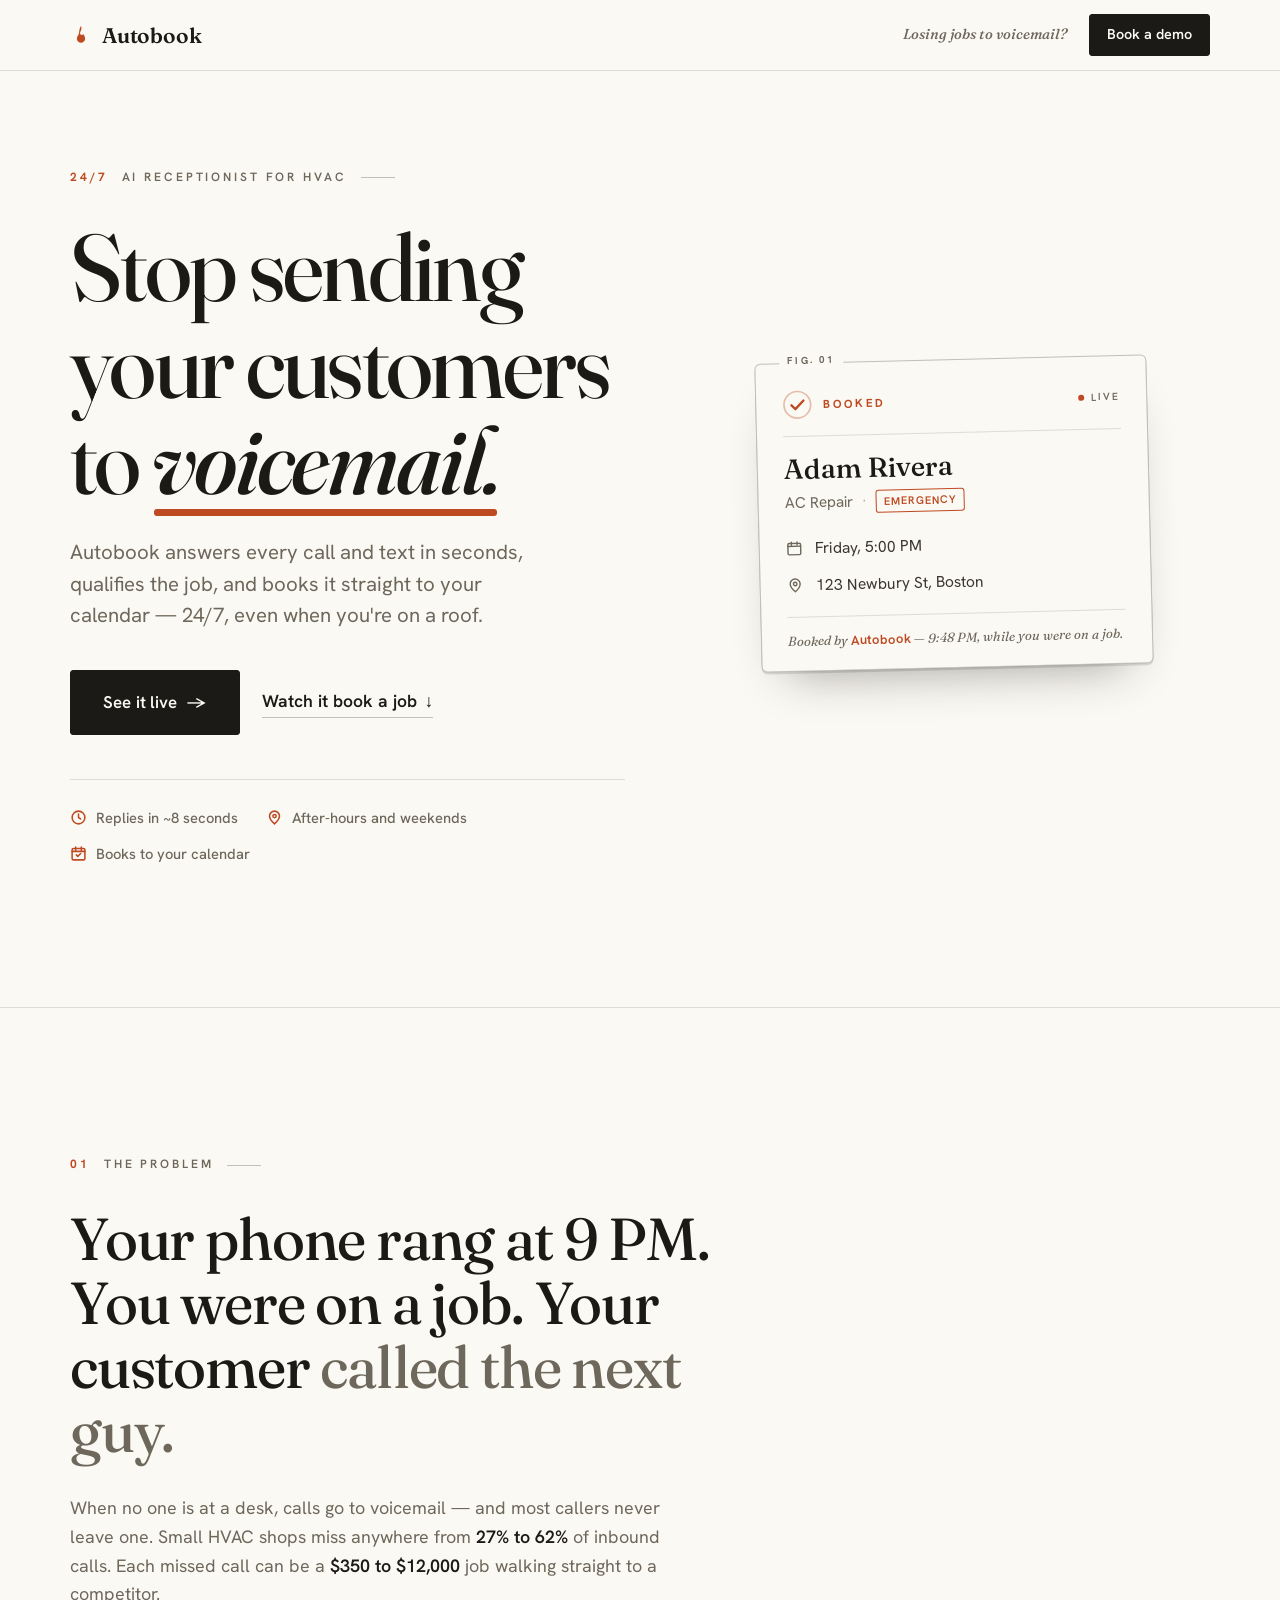
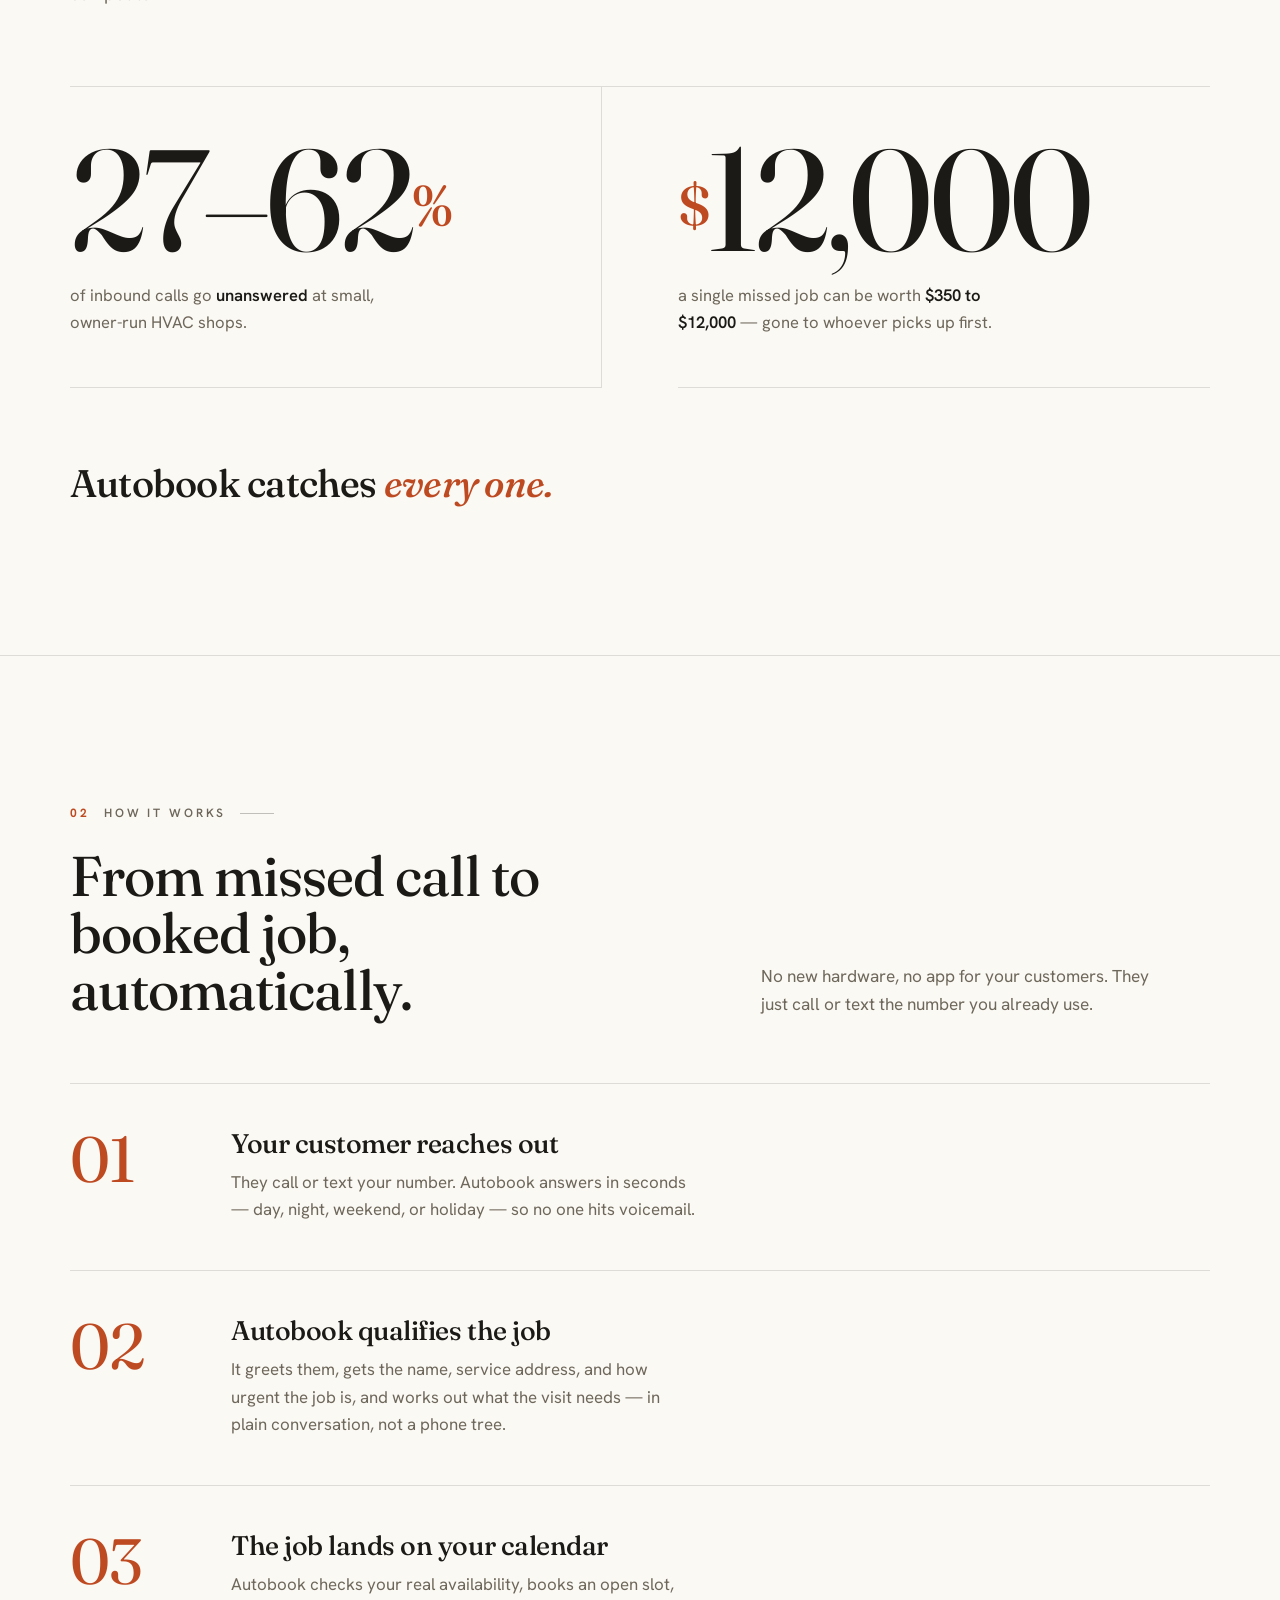
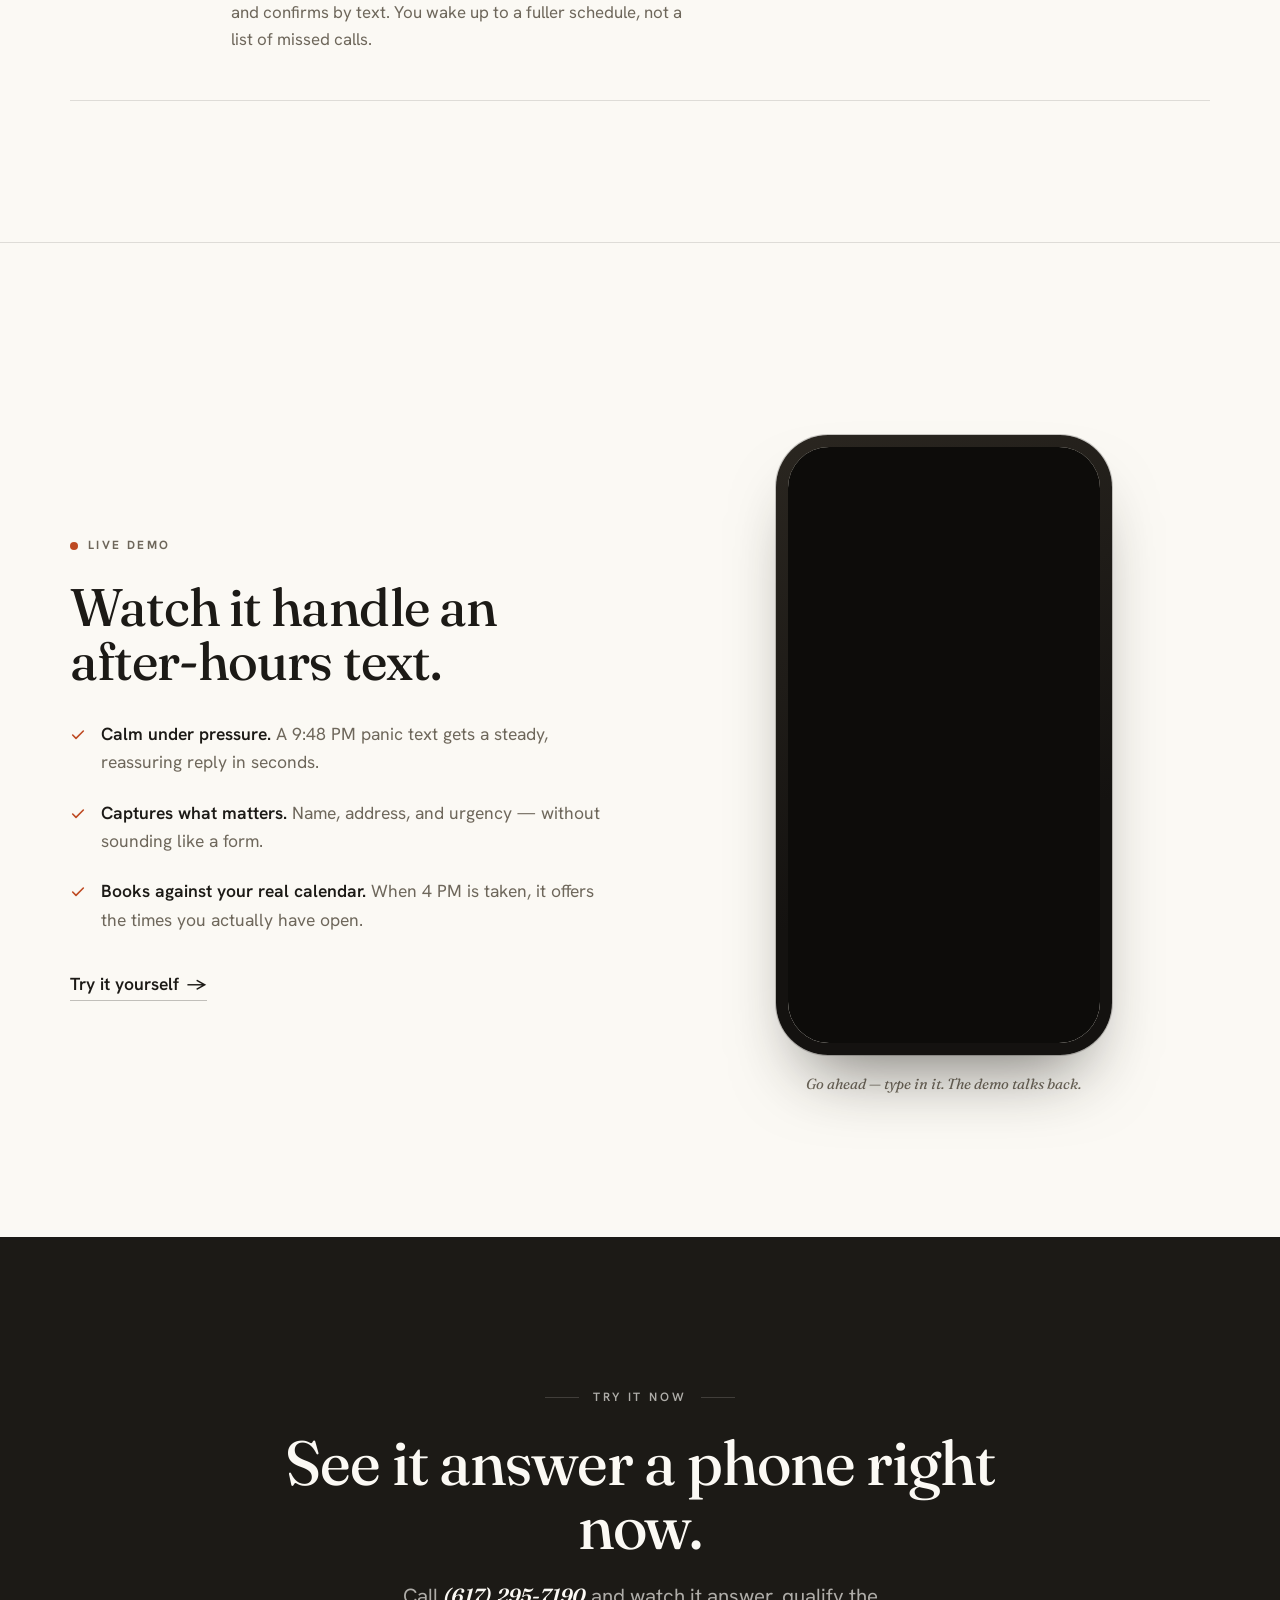
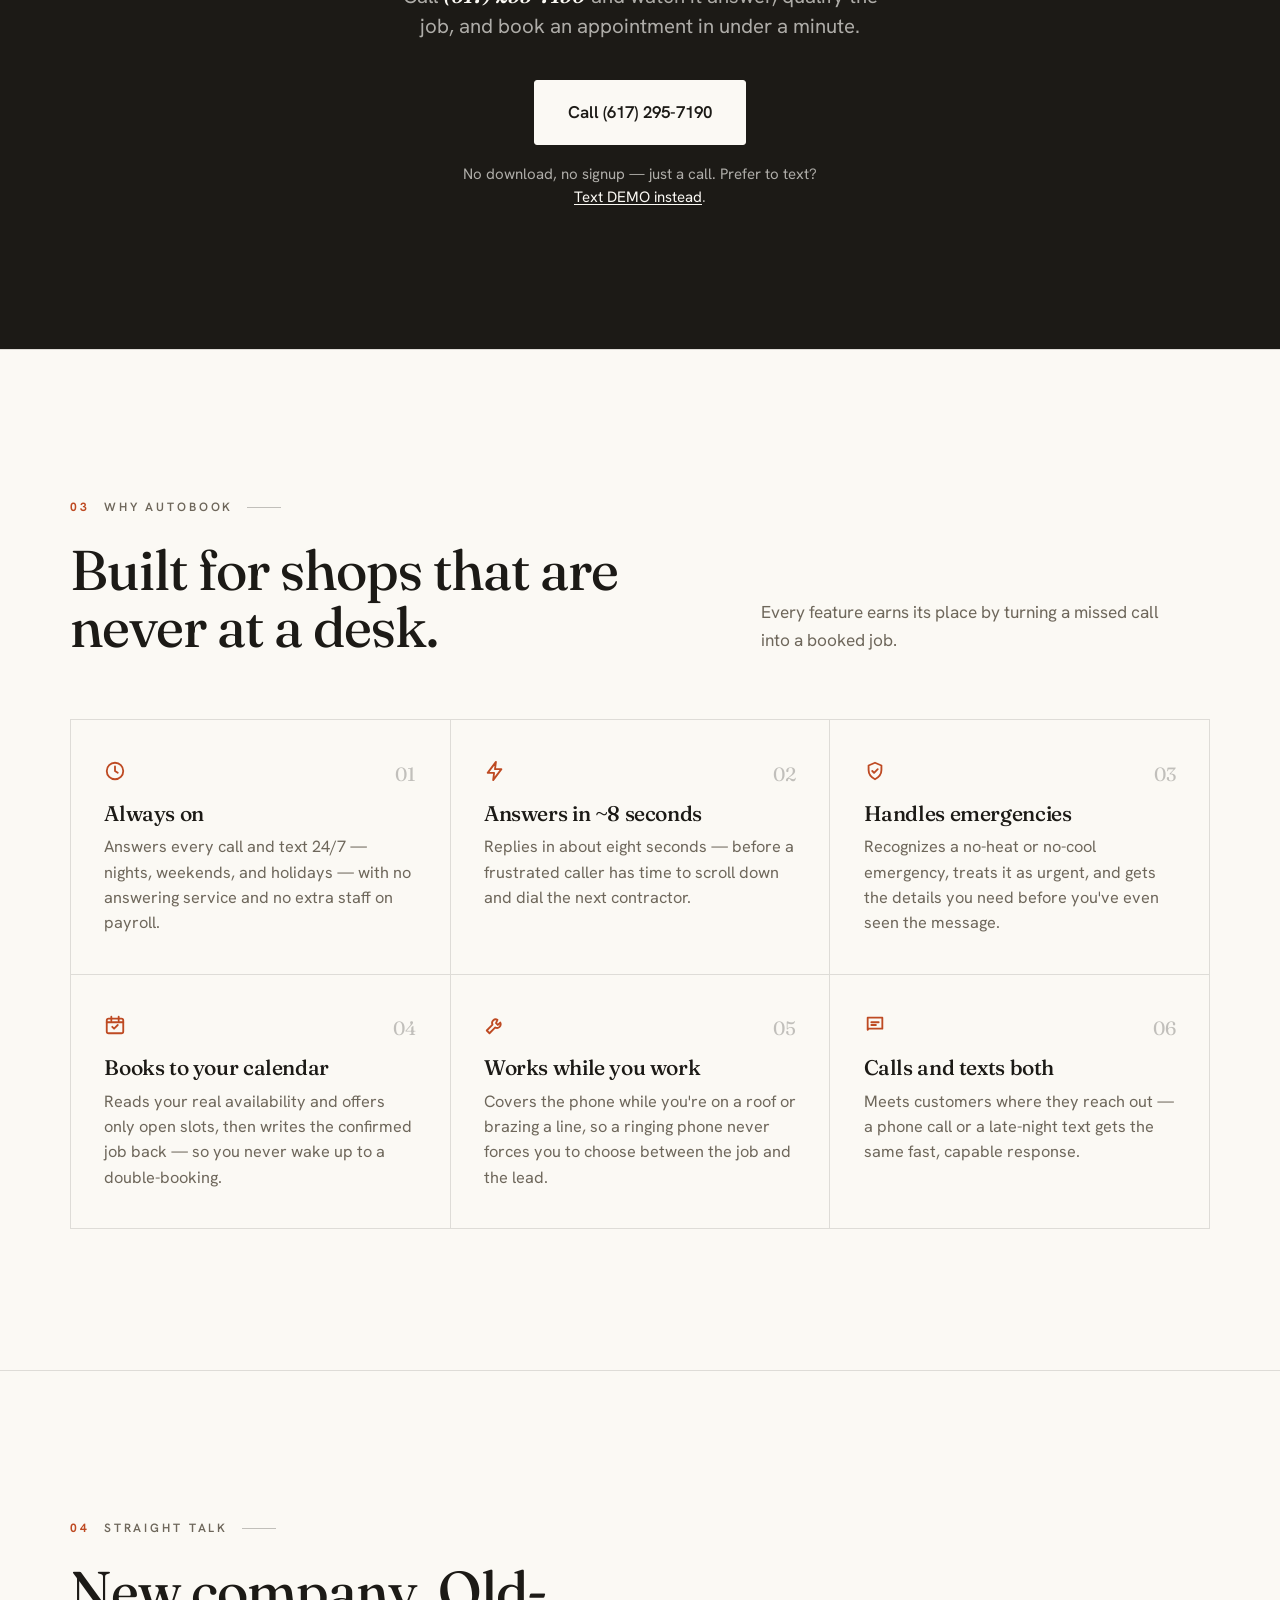
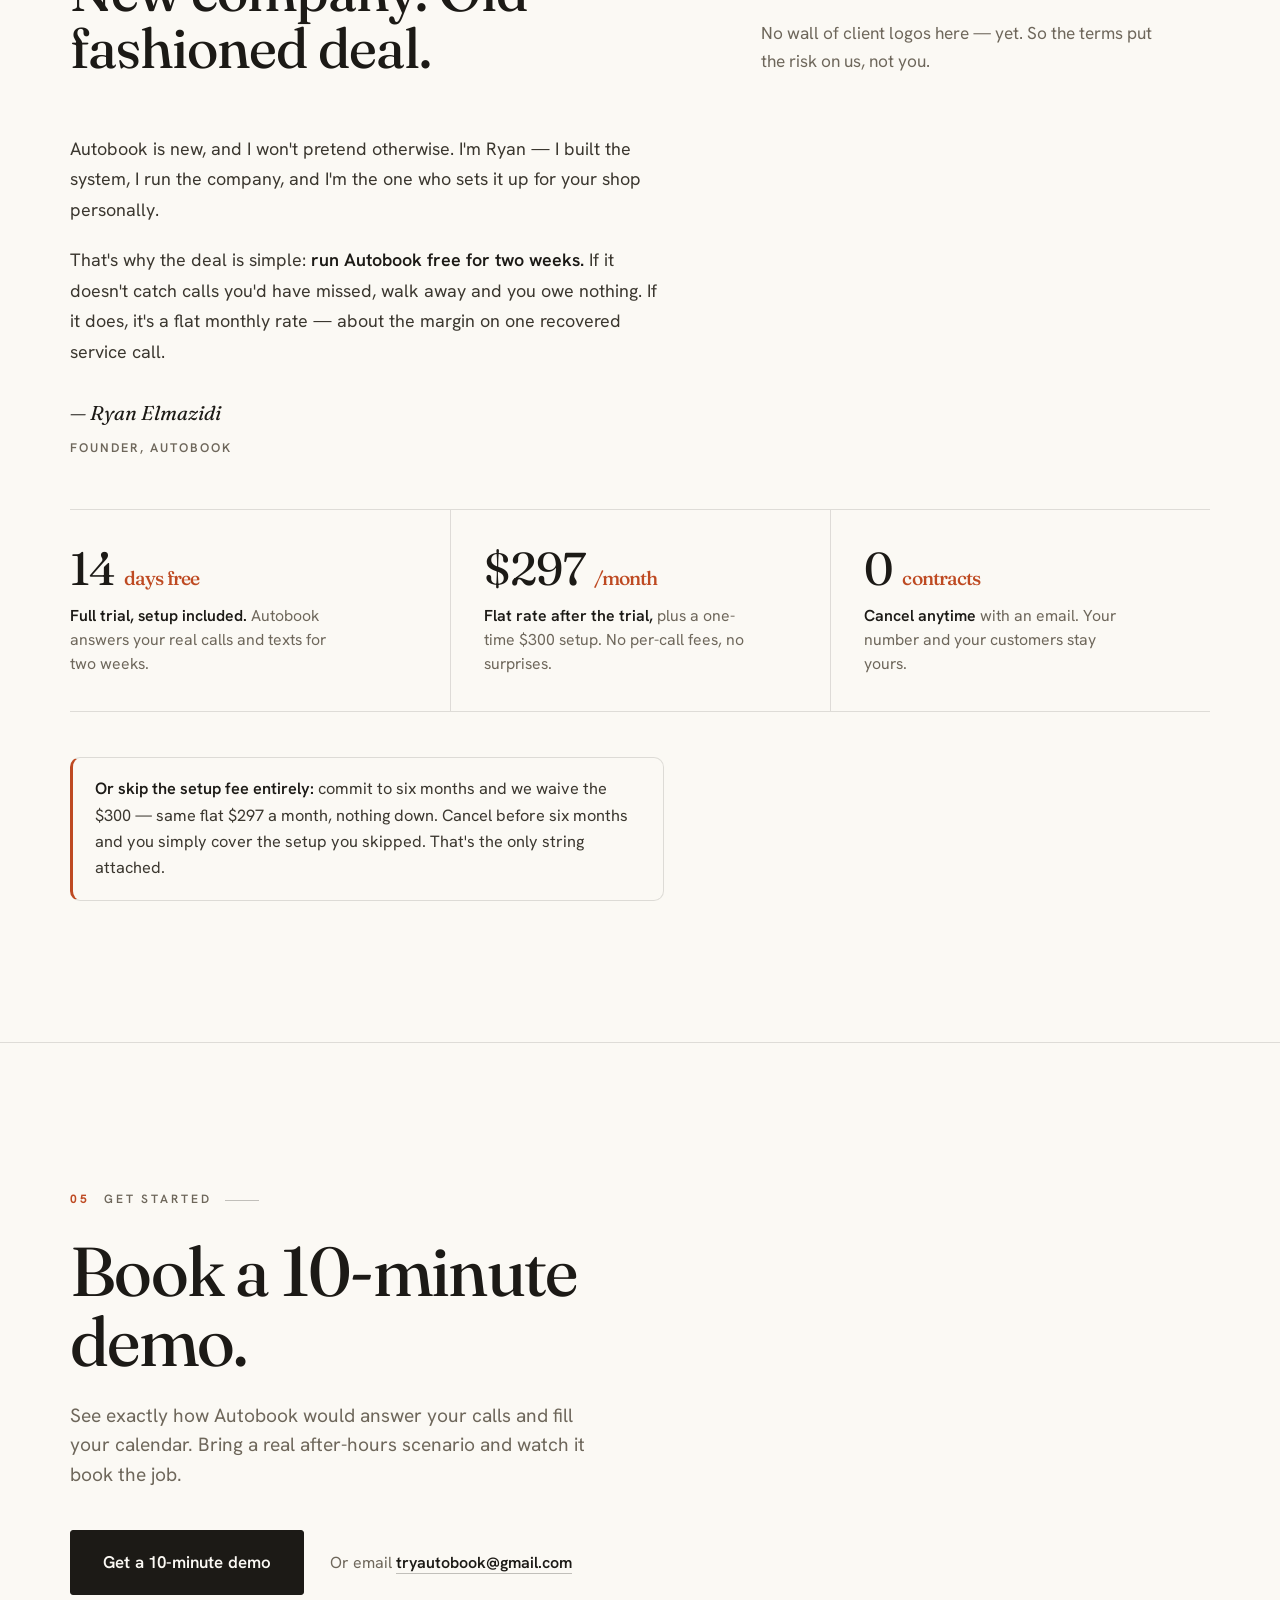
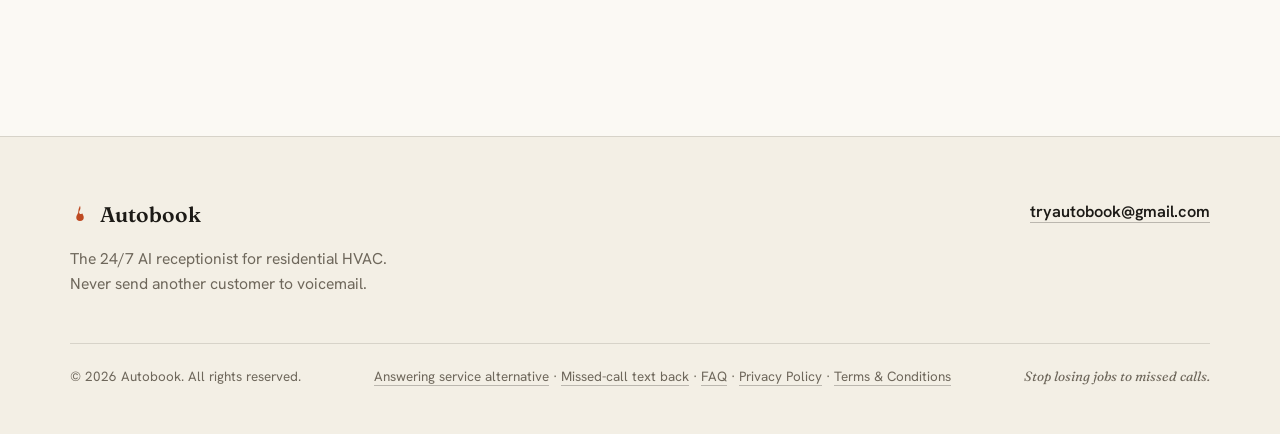
==== commit 61b6b6ed: "feat: optional 6-month plan — waive $300 setup for a season commitment Keeps "cancel anytime" as the" ====
--- a/index.html
+++ b/index.html
@@ -325,6 +325,8 @@
   .deal-item .dv .small{font-size:.42em;color:var(--ember);font-weight:500;}
   .deal-item .dl{margin-top:12px;color:var(--muted);font-size:.99rem;max-width:30ch;line-height:1.5;}
   .deal-item .dl b{color:var(--ink);font-weight:600;}
+  .deal-alt{margin-top:clamp(30px,3.5vw,46px);padding:18px 22px;border:1px solid var(--line);border-left:3px solid var(--ember);border-radius:10px;font-size:1.02rem;line-height:1.62;color:var(--ink-2);max-width:66ch;}
+  .deal-alt b{color:var(--ink);font-weight:600;}
   @media (min-width:760px){
     .deal{grid-template-columns:repeat(3,1fr);border-bottom:1px solid var(--line);}
     .deal-item{border-bottom:0;padding:clamp(26px,3vw,36px) clamp(24px,2.6vw,40px);}
@@ -716,6 +718,7 @@
           </div>
         </div>
       </div>
+      <p class="deal-alt reveal" style="--d:.2s"><b>Or skip the setup fee entirely:</b> commit to six months and we waive the $300 — same flat $297 a month, nothing down. Cancel before six months and you simply cover the setup you skipped. That's the only string attached.</p>
     </div>
   </section>
 
